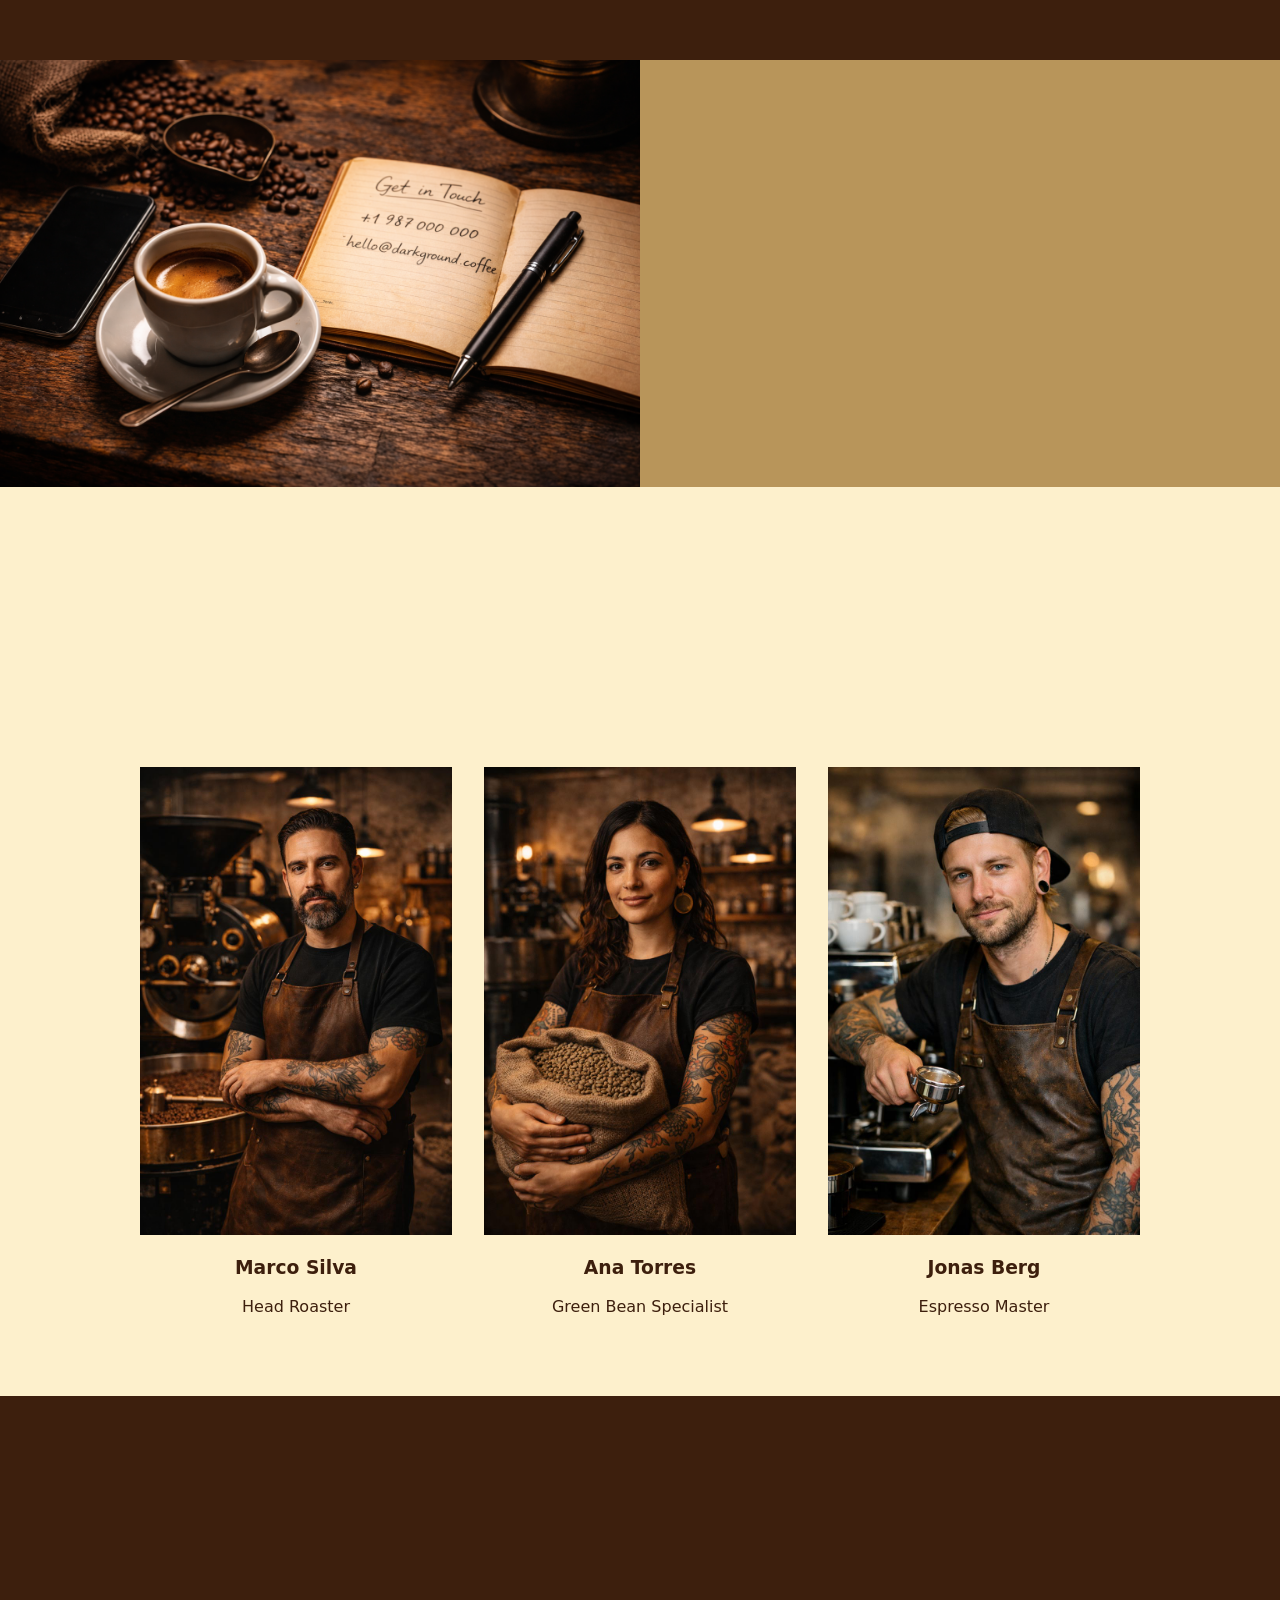
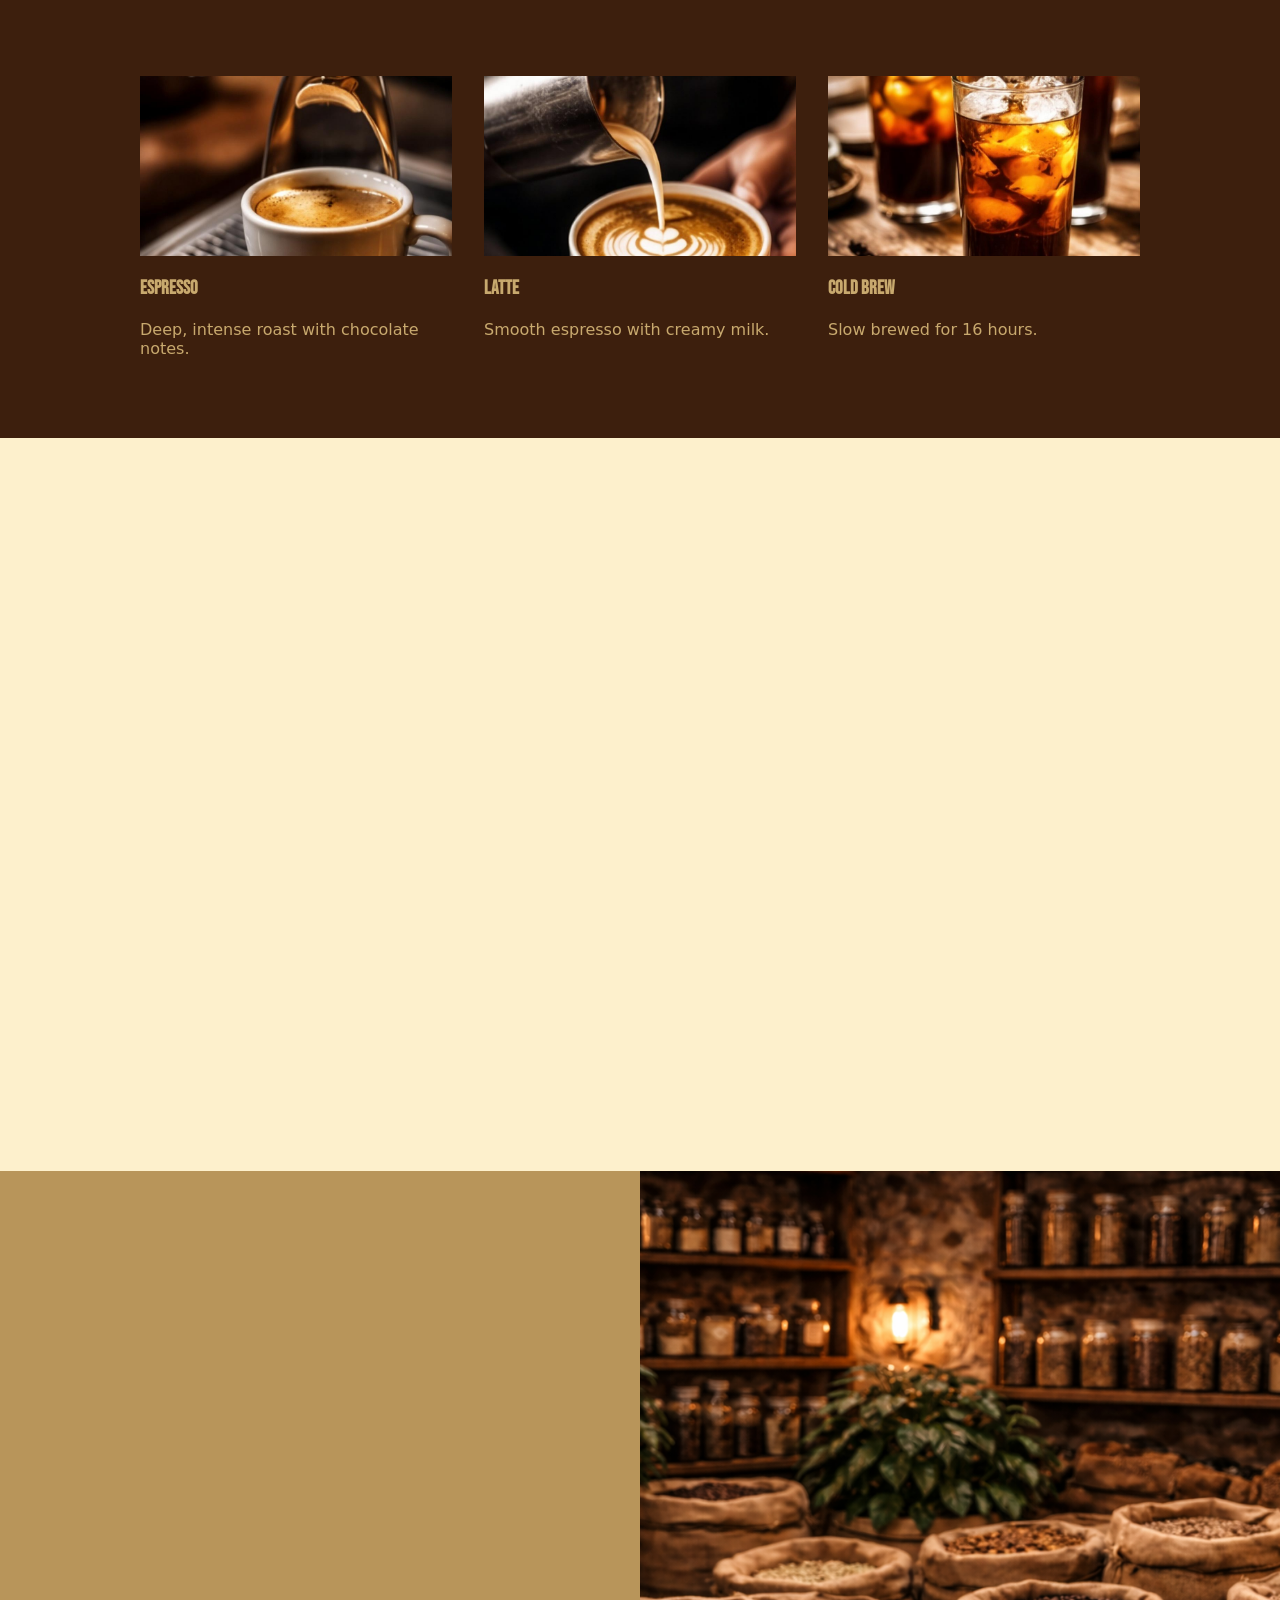
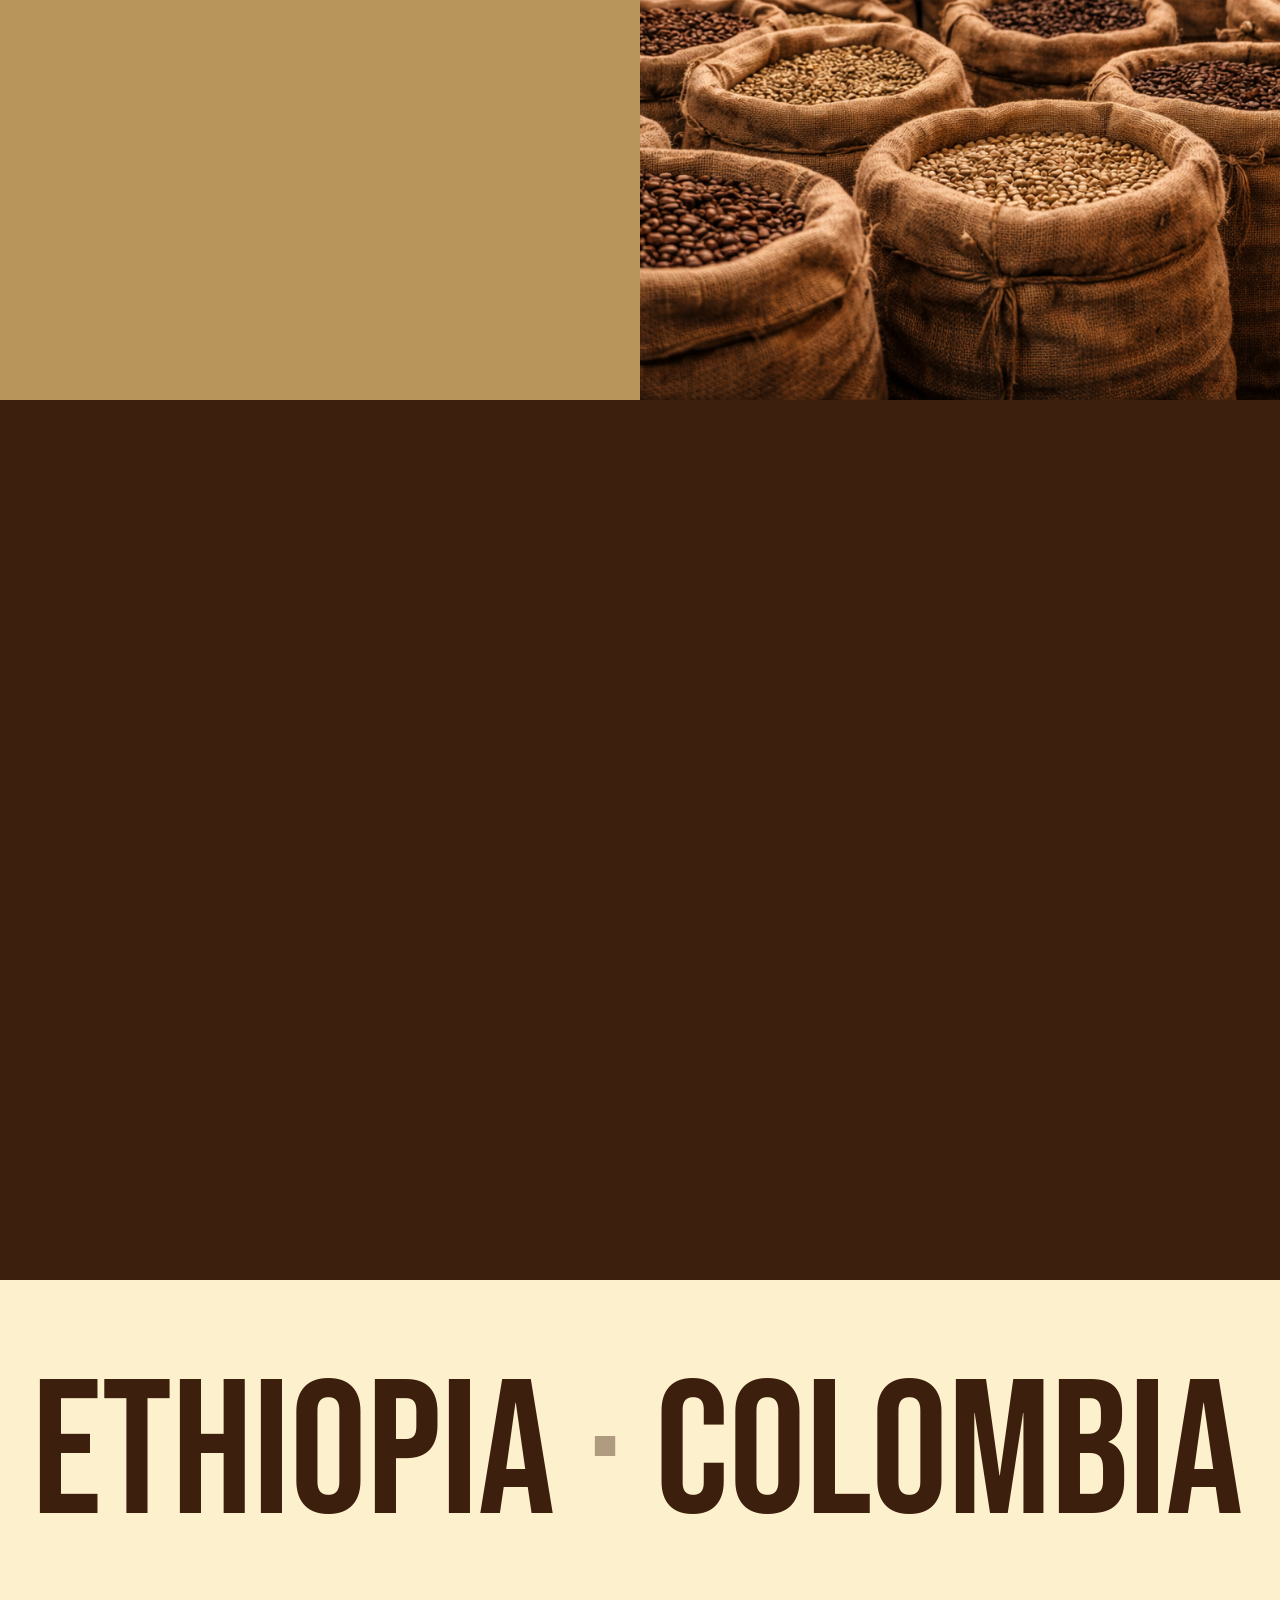
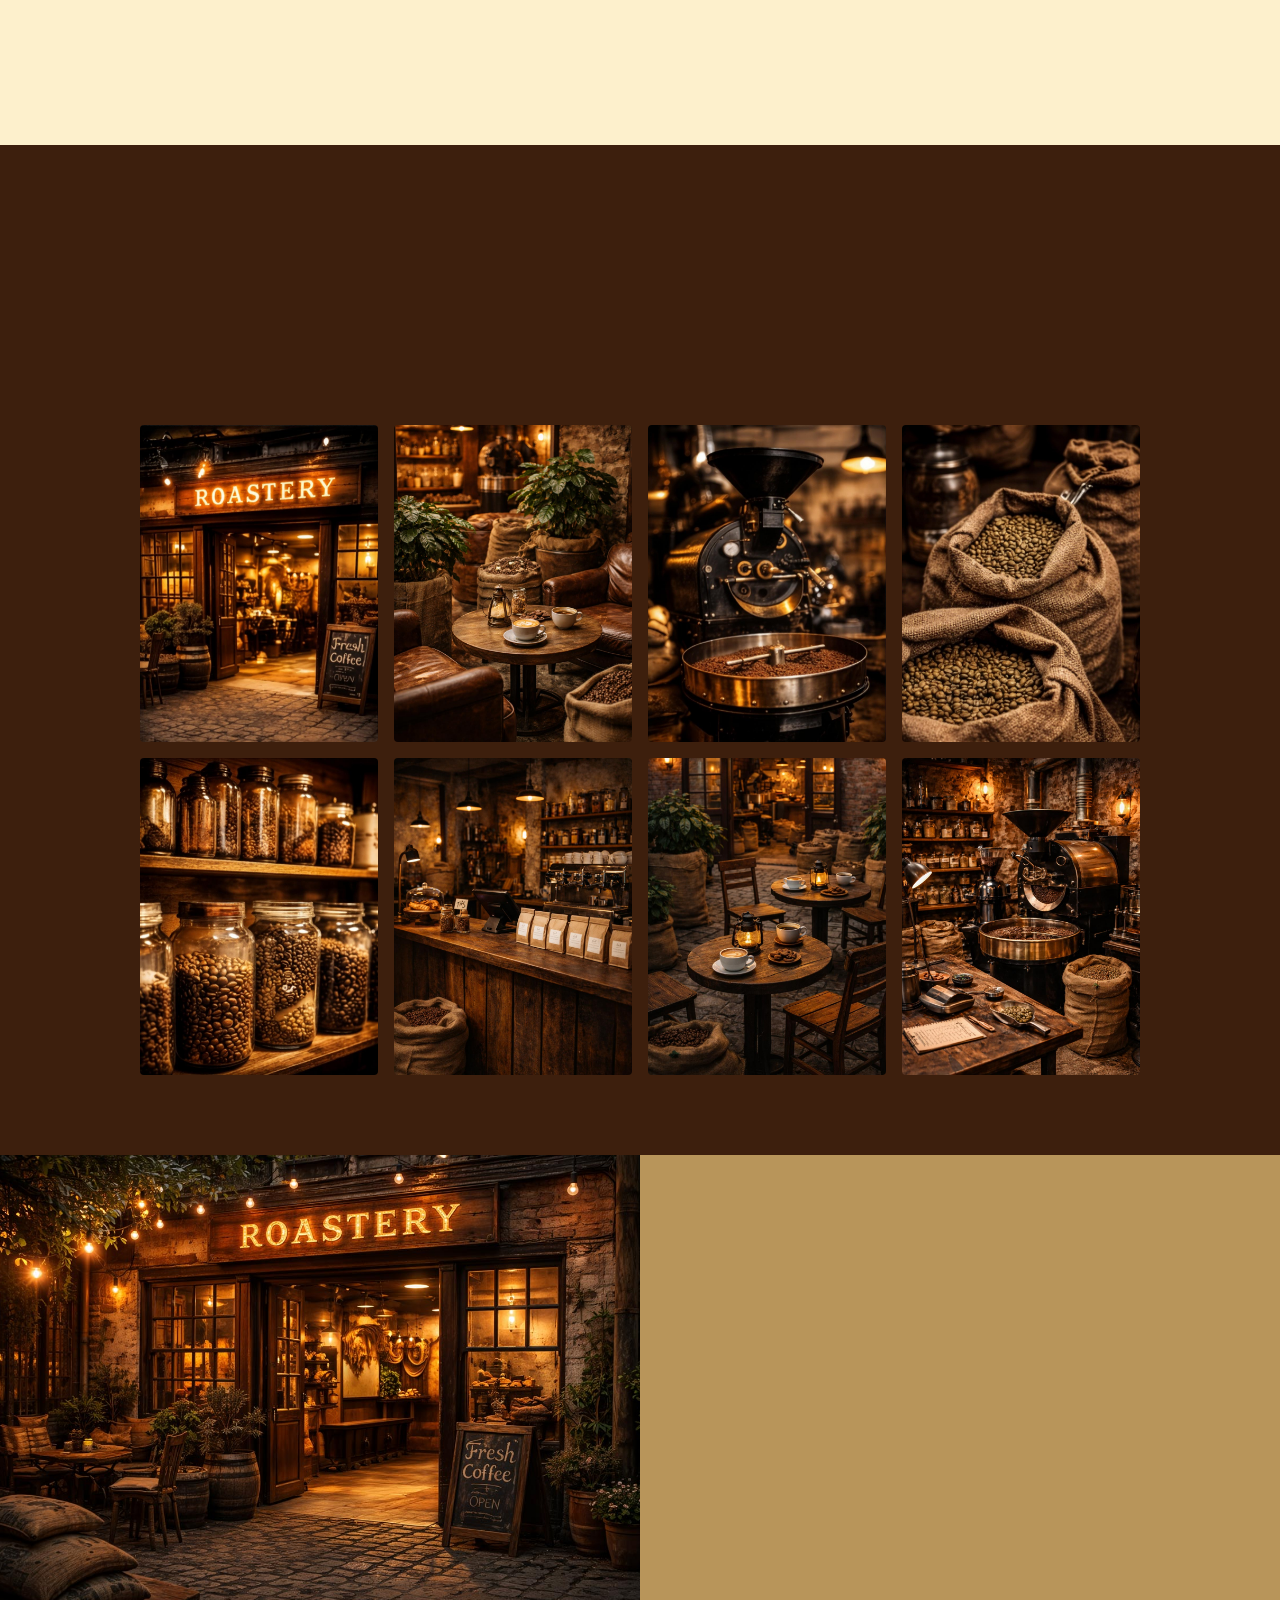
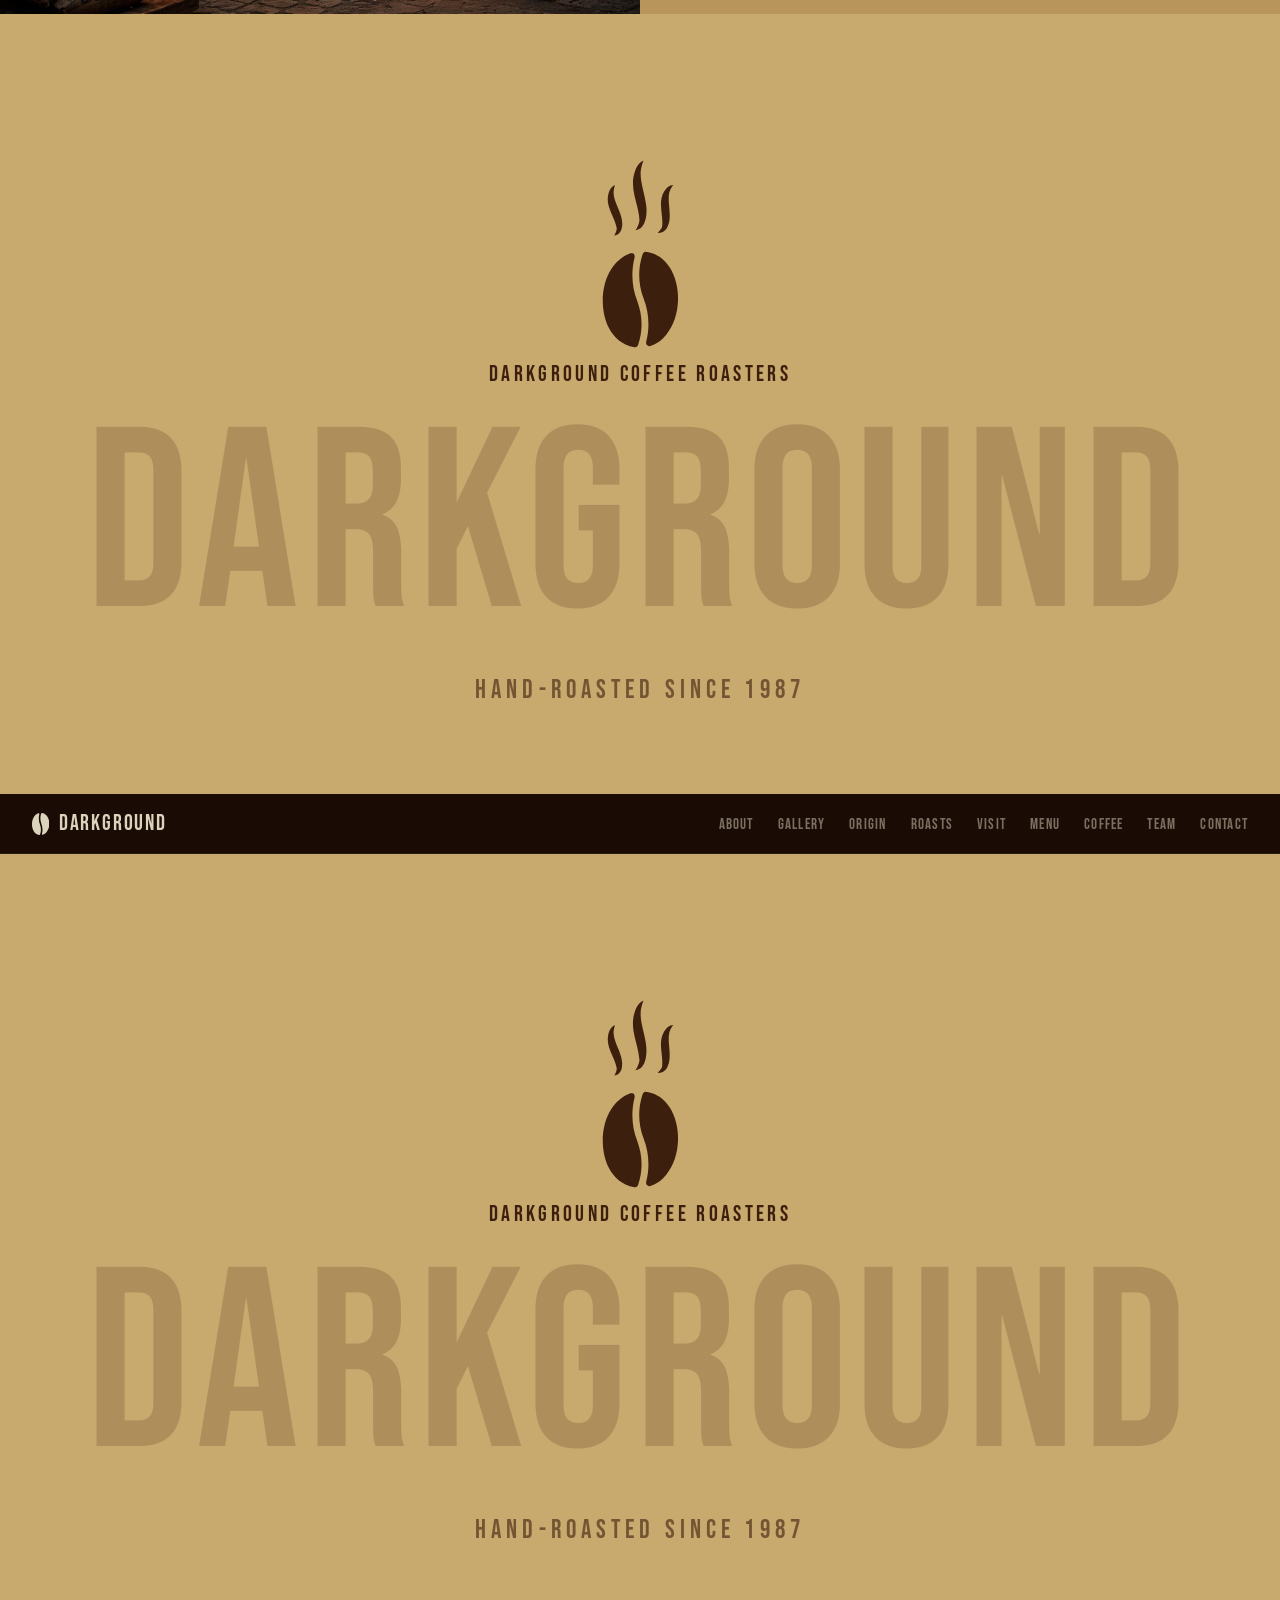
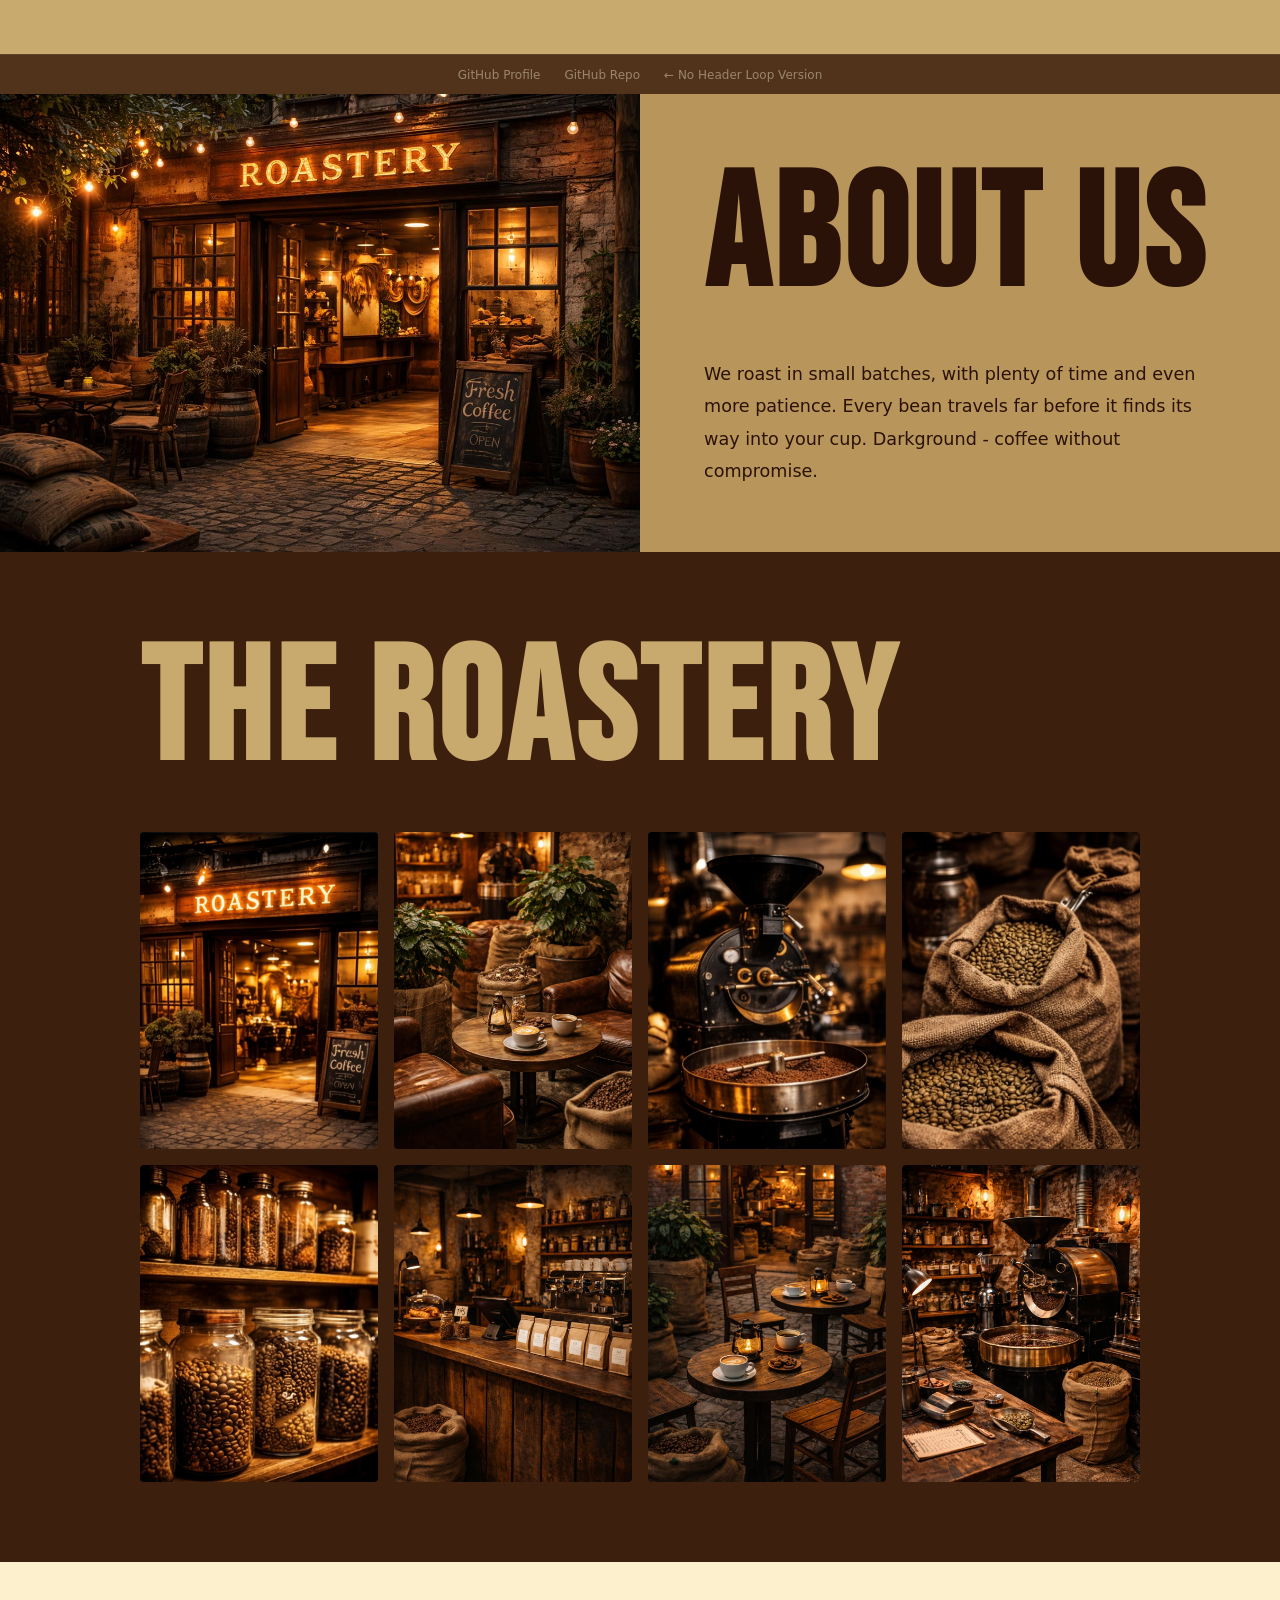
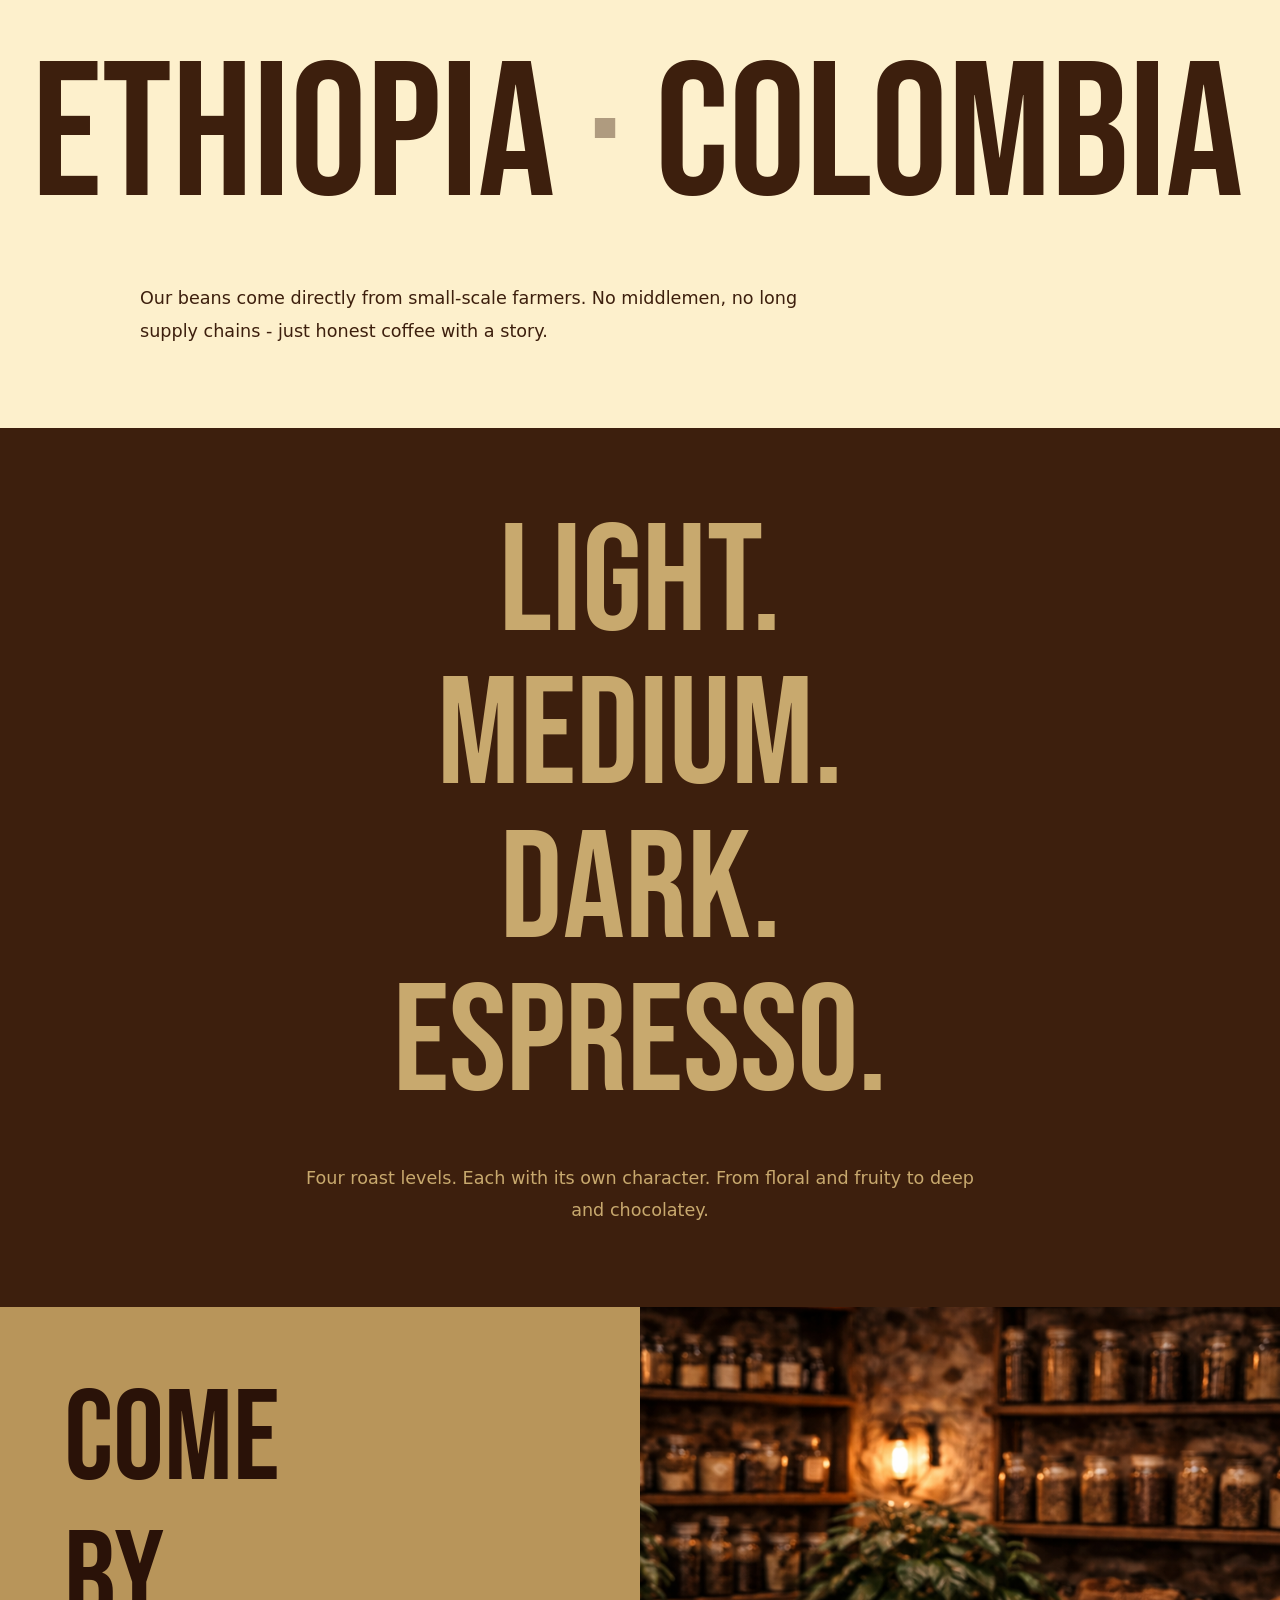
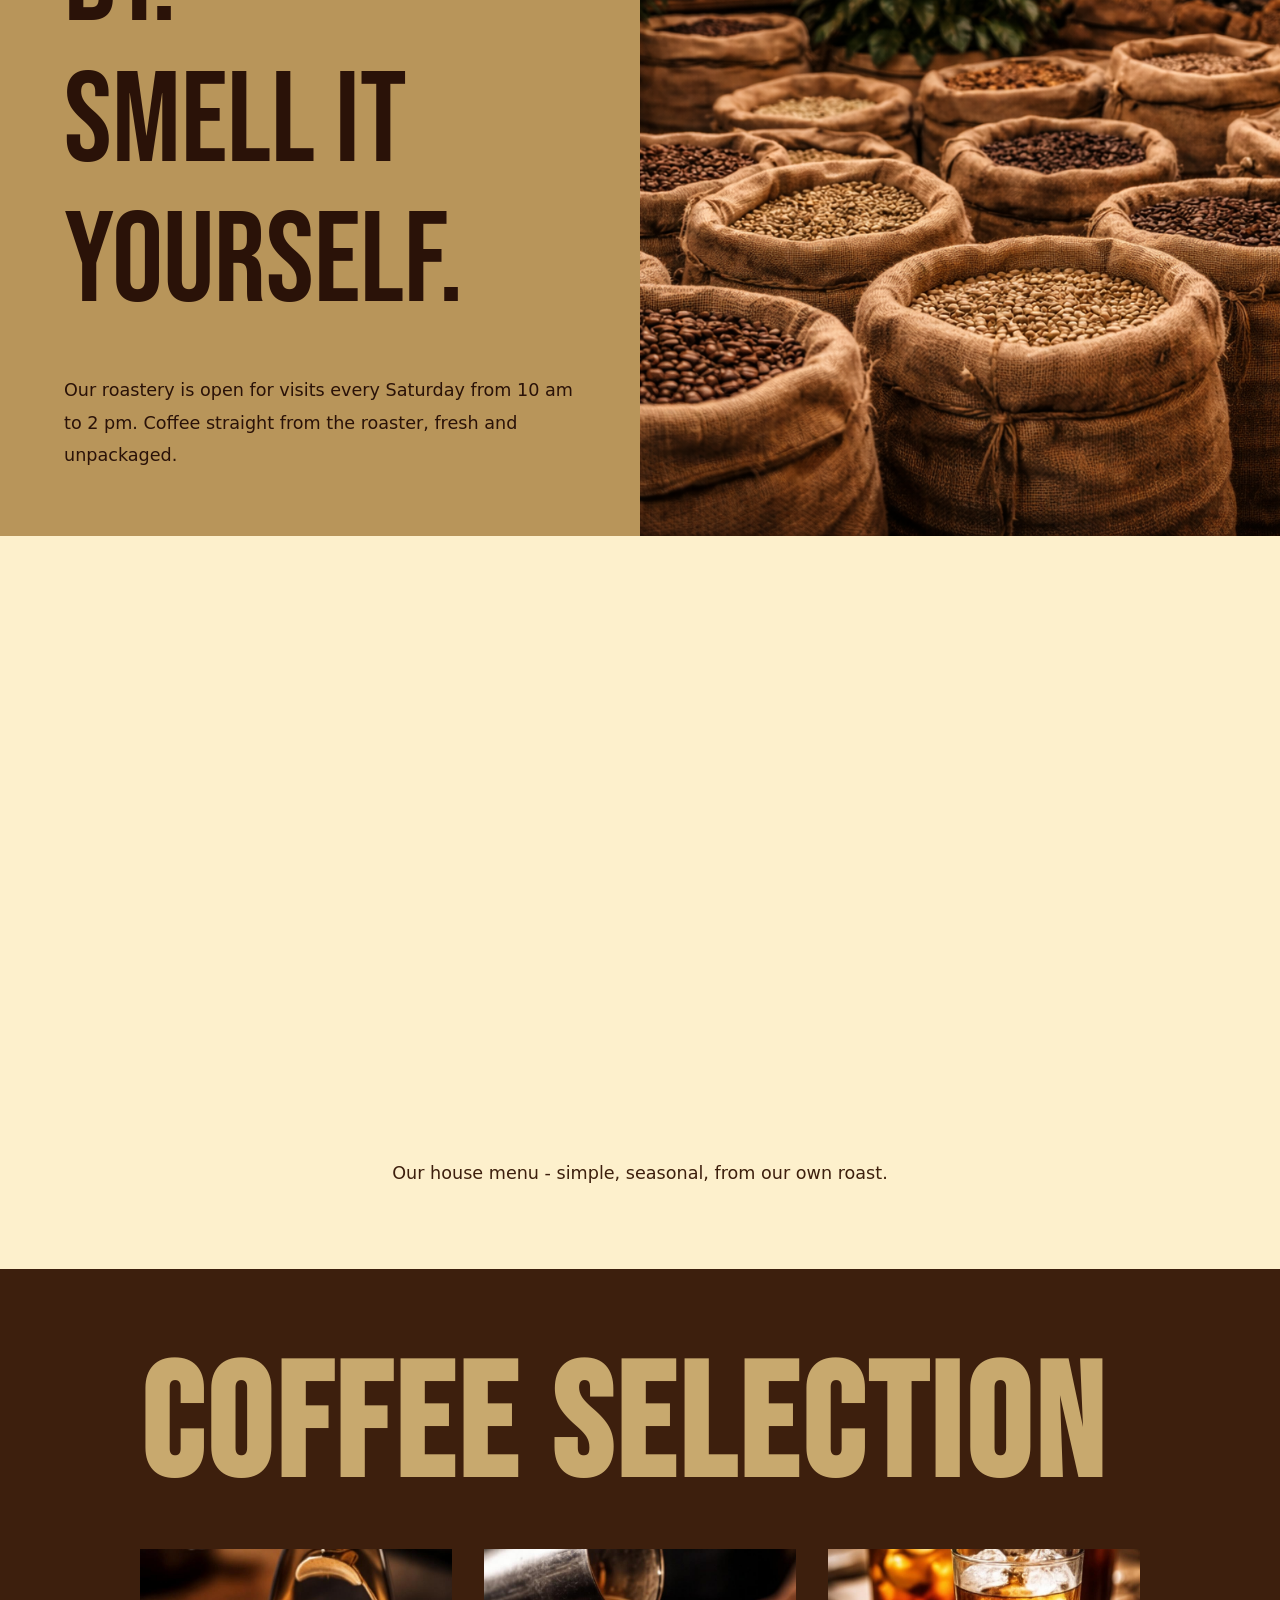
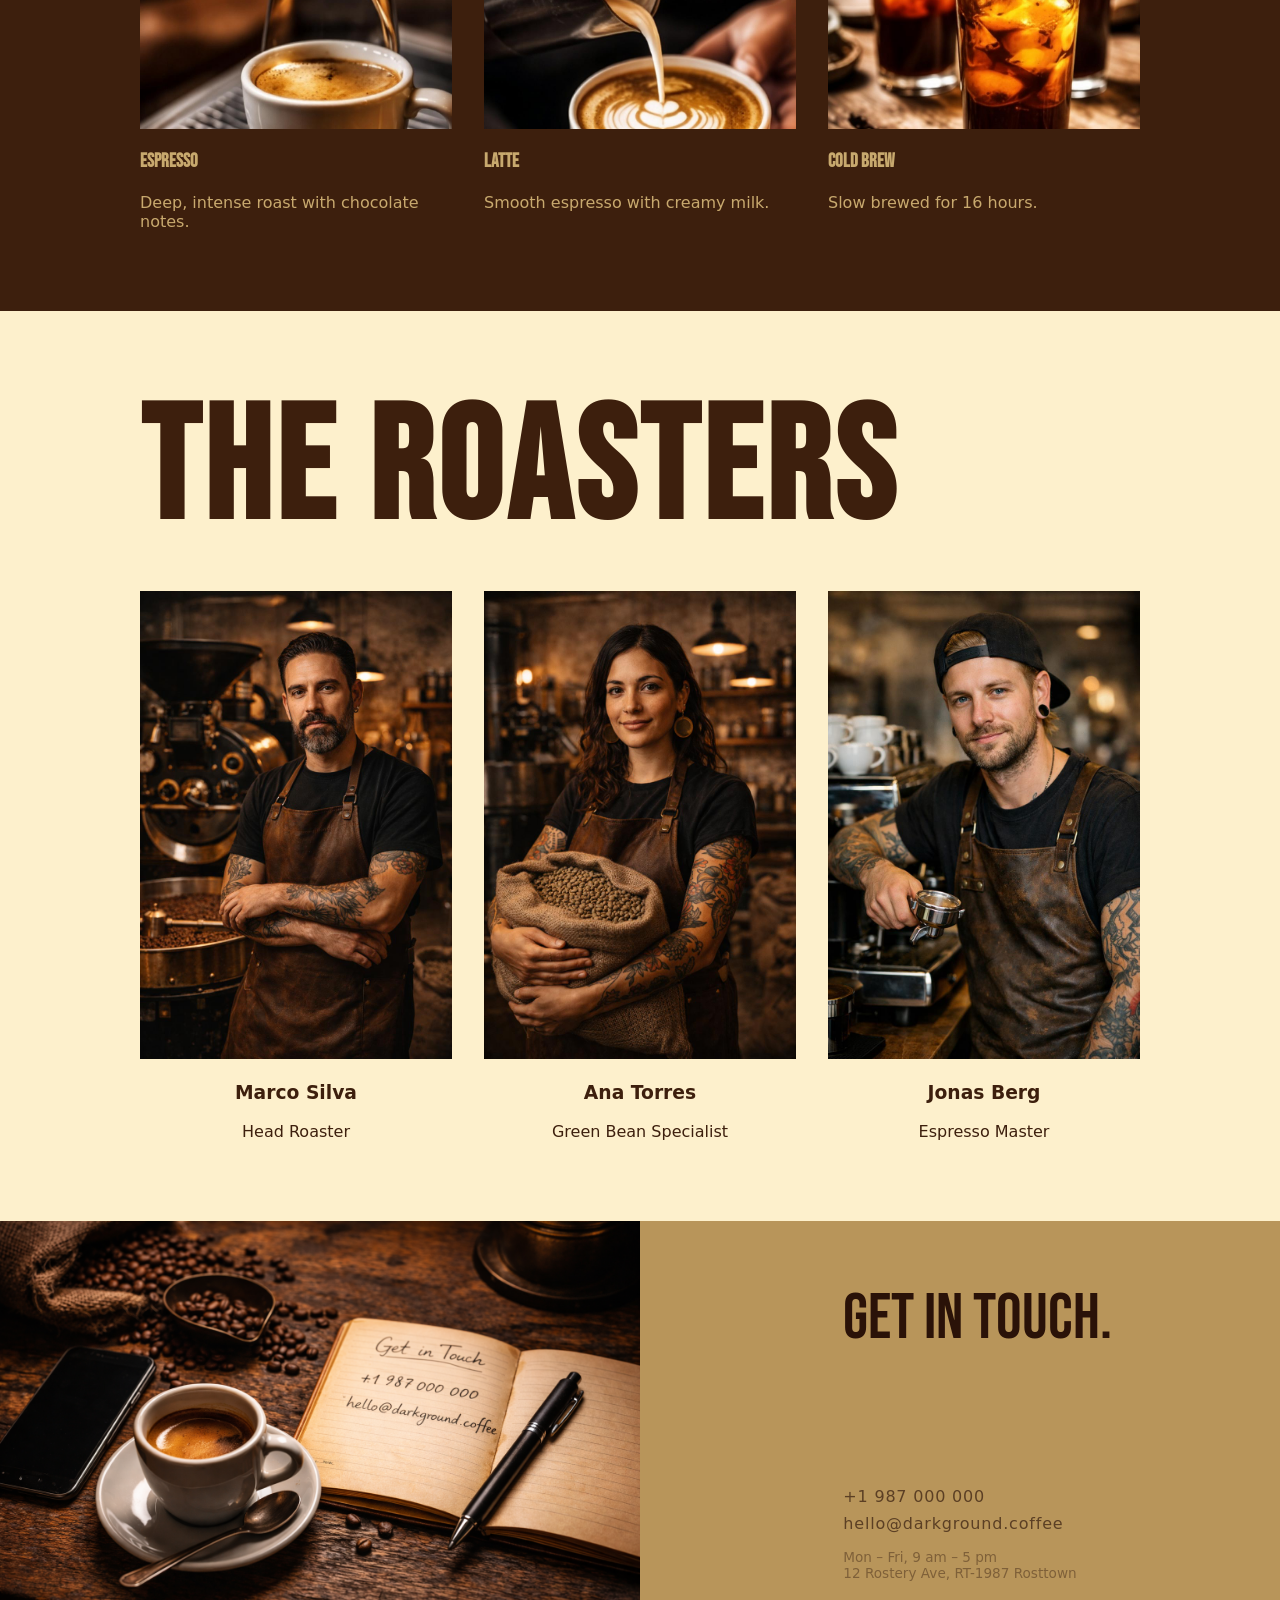
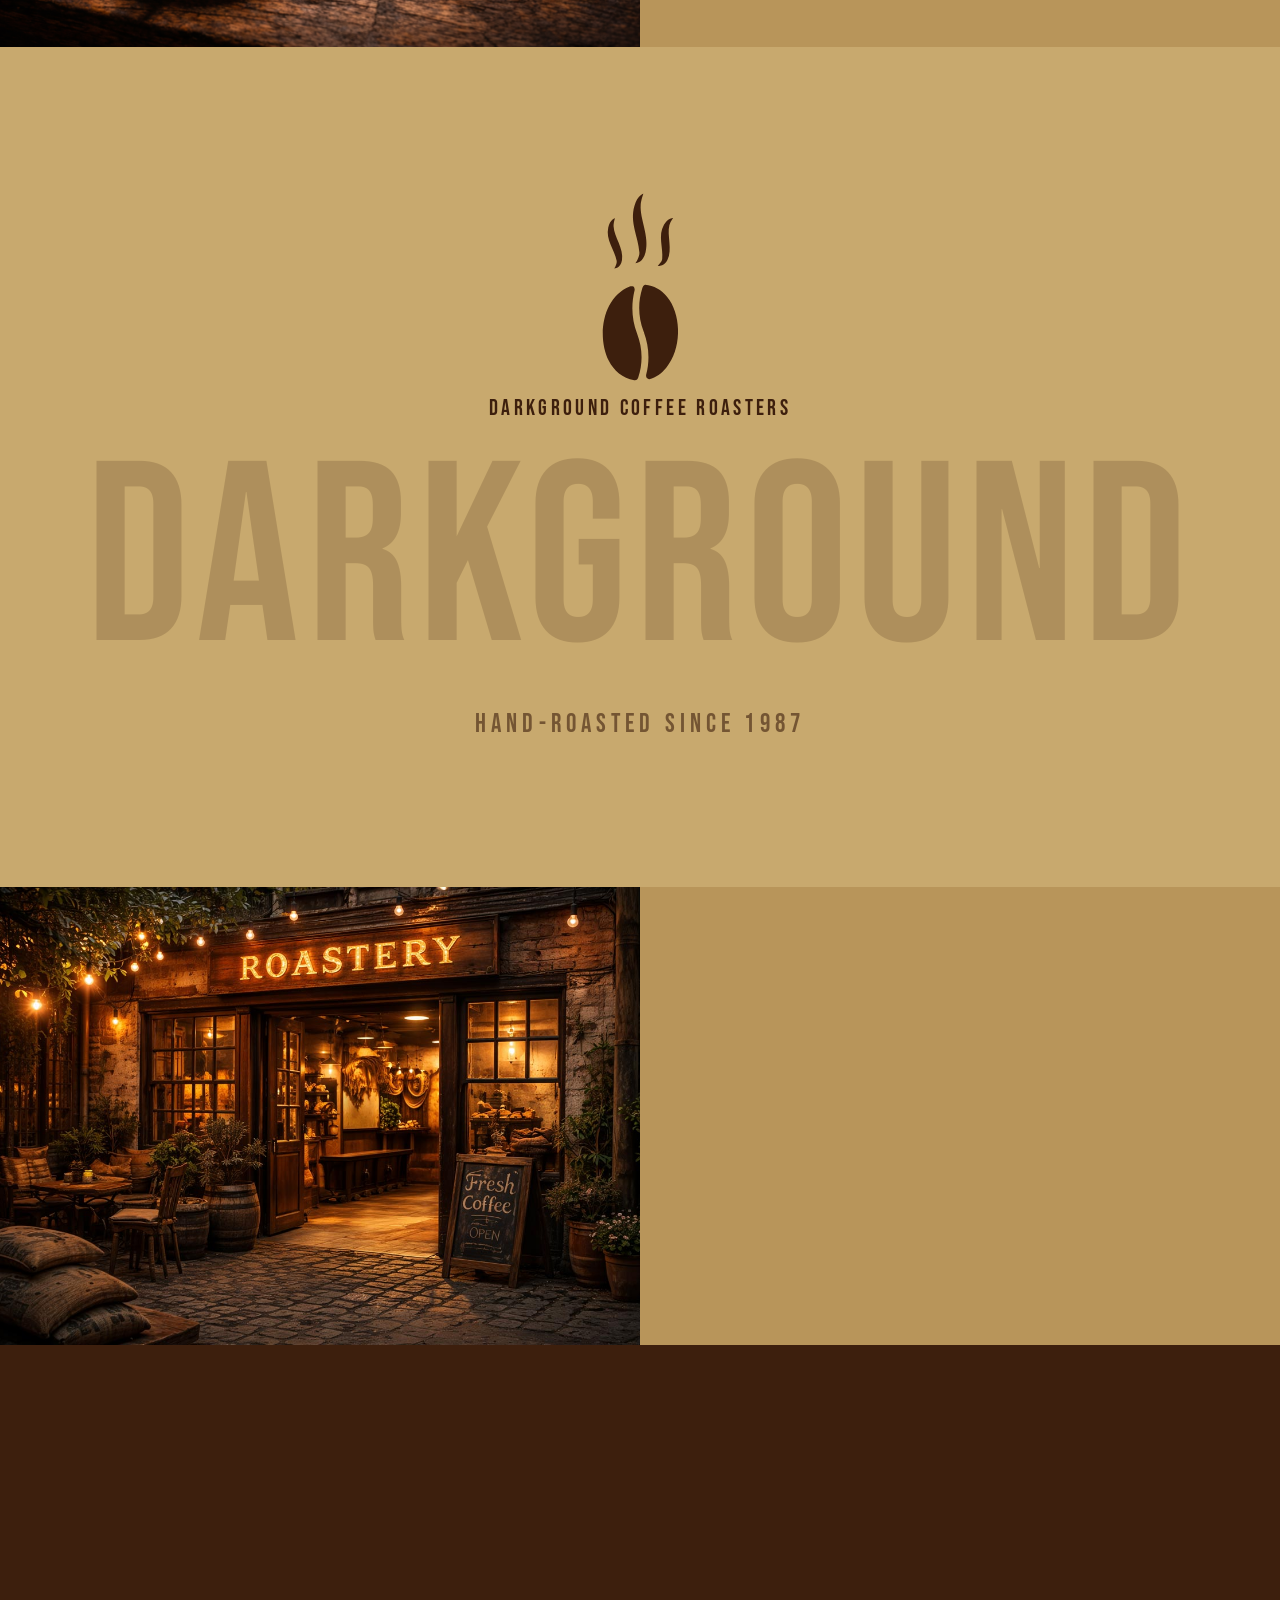
==== header-loop.html @ 35741954 "feat: add header-loop version (sticky header + endless loop) - header-loop.html — same content, no i" ====
<!DOCTYPE html>
<html lang="en">

    <head>
        <meta charset="UTF-8">
        <meta name="viewport" content="width=device-width, initial-scale=1.0">
        <title>Darkground Coffee | Header Loop Version | DevPanicZone</title>
        <link rel="icon" href="img/favicon.svg" type="image/svg+xml">
        <link rel="icon" href="img/favicon.png" type="image/png">
        <meta name="description" content="Darkground Coffee Roasters | Header + Endless Loop Version">
        <meta name="author" content="Bianca | DontDevPanic">
        <meta name="robots" content="index, follow">
        <!-- <link rel="stylesheet" href="css/style.css"> -->
        <link rel="stylesheet" href="css/header-loop.css">
    </head>

    <body>

        <!-- HEADER -->
        <header class="site-header" role="banner">
            <a href="#hero" class="header-brand">
                <svg class="header-logo" xmlns="http://www.w3.org/2000/svg" viewBox="0 0 17.83 22.64" aria-hidden="true"
                    focusable="false">
                    <path
                        d="M15.04,19.62c-1.1,1.32-2.39,2.32-4.01,2.72-.17.04-.53-.16-.63-.3-.12-.18-.17-.53-.1-.79.9-3.46.64-6.92-.64-10.24s-1.35-6.83-.3-10.18c.08-.25.37-.85.68-.83,2.08.14,3.85,1.24,5.18,2.83,3.57,4.27,3.47,12.44-.18,16.8Z"
                        fill="currentColor" />
                    <path
                        d="M7.45,22.63c-2.73-.46-4.84-2.26-6.05-4.67C-1.38,12.4-.16,2.95,6.39.37c.23-.09.69-.07.87.03.21.11.36.61.28.91-.85,3.41-.69,6.89.58,10.21,1.3,3.4,1.44,6.99.28,10.46-.12.37-.41.74-.96.65Z"
                        fill="currentColor" />
                </svg>
                <span>Darkground</span>
            </a>

            <button class="nav-toggle" aria-expanded="false" aria-controls="header-nav" aria-label="Open navigation">
                <span></span>
                <span></span>
                <span></span>
            </button>

            <nav id="header-nav" class="header-nav" aria-label="Main navigation">
                <a href="#about">About</a>
                <a href="#gallery">Gallery</a>
                <a href="#origin">Origin</a>
                <a href="#roasts">Roasts</a>
                <a href="#visit">Visit</a>
                <a href="#menu">Menu</a>
                <a href="#coffee">Coffee</a>
                <a href="#team">Team</a>
                <a href="#contact">Contact</a>
            </nav>
        </header>

        <!-- MAIN CONTENT -->
        <main id="main-content">

            <!-- HERO - endless loop anchor -->
            <section id="hero" class="hero">
                <div class="hero-center">
                    <svg class="hero-svg" id="Layer_1" data-name="Layer 1" xmlns="http://www.w3.org/2000/svg"
                        viewBox="0 0 100 245">
                        <defs>
                            <style>
                                .cls-2 {
                                    fill: currentColor;
                                }

                                .steam-path {
                                    fill: currentColor;
                                    transform-origin: center bottom;
                                }

                                .steam-path:nth-child(1) {
                                    animation: steamFloat 2.8s ease-in-out infinite;
                                    animation-delay: 0s;
                                }

                                .steam-path:nth-child(2) {
                                    animation: steamFloat 2.8s ease-in-out infinite;
                                    animation-delay: 0.6s;
                                }

                                .steam-path:nth-child(3) {
                                    animation: steamFloat 2.8s ease-in-out infinite;
                                    animation-delay: 1.2s;
                                }

                                @keyframes steamFloat {
                                    0% {
                                        opacity: 0;
                                        transform: translateY(0) scaleX(1);
                                    }

                                    20% {
                                        opacity: 1;
                                    }

                                    80% {
                                        opacity: 0.4;
                                    }

                                    100% {
                                        opacity: 0;
                                        transform: translateY(-18px) scaleX(0.7);
                                    }
                                }

                                @media (prefers-reduced-motion: reduce) {
                                    .steam-path {
                                        animation: none;
                                        opacity: 0.7;
                                    }
                                }
                            </style>
                        </defs>
                        <!-- Bean -->
                        <g>
                            <path class="cls-2"
                                d="M83.65,227.41c-6.07,7.24-13.14,12.74-22.05,14.97-.91.23-2.94-.9-3.47-1.67-.68-.98-.94-2.9-.56-4.36,4.93-18.99,3.49-38-3.5-56.25-6.99-18.25-7.41-37.56-1.63-55.92.44-1.39,2.06-4.7,3.74-4.58,11.45.76,21.17,6.82,28.45,15.52,19.6,23.47,19.07,68.38-.97,92.31Z" />
                            <path class="cls-2"
                                d="M41.94,243.92c-15.02-2.52-26.6-12.4-33.25-25.68C-6.61,187.72.12,135.78,36.12,121.63c1.24-.49,3.77-.37,4.77.16,1.14.61,1.97,3.38,1.56,5.01-4.68,18.75-3.77,37.86,3.19,56.09,7.15,18.7,7.94,38.41,1.55,57.49-.69,2.05-2.23,4.05-5.25,3.54Z" />
                        </g>
                        <!-- Steam -->
                        <g class="steam-group">
                            <path class="steam-path"
                                d="M16,98.32s3.88-6.19,3.09-10.22c-2.83-14.45-14.58-27.31-10.94-43.26,2.4-10.49,8.7-11.96,8.7-11.96,0,0-1.93,6.16-1.74,10.64.57,13.43,13.62,28.73,10.89,44.06-1.93,10.82-10,10.74-10,10.74Z" />
                            <path class="steam-path"
                                d="M72.42,94.69s5.53-4.77,5.97-8.86c1.56-14.64-5.88-30.39,2.31-44.57,5.38-9.31,11.84-8.86,11.84-8.86,0,0-3.67,5.32-4.8,9.66-3.41,13,4.55,31.46-2.59,45.31-5.03,9.77-12.72,7.32-12.72,7.32Z" />
                            <path class="steam-path"
                                d="M43.74,91.32s5.32-8.24,4.98-13.87c-1.22-20.19-12.92-38.88-6.5-60.62C46.43,2.53,53.87,1,53.87,1c0,0-3.08,8.35-3.49,14.56-1.22,18.59,11.62,40.76,6.34,61.72-3.72,14.79-12.98,14.04-12.98,14.04Z" />
                        </g>
                    </svg>
                    <h1 class="hero-title">Darkground Coffee Roasters</h1>
                    <span class="hero-brand" aria-hidden="true">Darkground</span>
                    <p class="hero-tagline">Hand-roasted since 1987</p>
                </div>
            </section>

            <!-- SECTION ABOUT -->
            <section id="about" class="section-full section--dark">
                <div class="split-layout">
                    <div class="split-media">
                        <img src="img/roastery-outside-generated.jpg" alt="Entrance of Darkground Coffee Roasters">
                    </div>
                    <div class="section-inner">
                        <h2 class="reveal">About Us</h2>
                        <p class="reveal body-text">
                            We roast in small batches, with plenty of time and even more patience.
                            Every bean travels far before it finds its way into your cup.
                            Darkground - coffee without compromise.
                        </p>
                    </div>
                </div>
            </section>

            <!-- SECTION GALLERY -->
            <section id="gallery" class="section section--mid">
                <div class="section-inner">
                    <h2 class="reveal">The Roastery</h2>
                    <div class="gallery-grid">
                        <img src="img/roastery-1.jpg" alt="">
                        <img src="img/roastery-2.jpg" alt="">
                        <img src="img/roastery-3.jpg" alt="">
                        <img src="img/roastery-4.jpg" alt="">
                        <img src="img/roastery-5.jpg" alt="">
                        <img src="img/roastery-6.jpg" alt="">
                        <img src="img/roastery-7.jpg" alt="">
                        <img src="img/roastery-8.jpg" alt="">
                    </div>
                </div>
            </section>

            <!-- SECTION ORIGIN -->
            <section id="origin" class="section section--accent">
                <div class="ticker-wrap" aria-hidden="true">
                    <div class="ticker">
                        <div class="ticker-group">
                            <span class="ticker-item">Ethiopia</span>
                            <span class="ticker-item sep">·</span>
                            <span class="ticker-item">Colombia</span>
                            <span class="ticker-item sep">·</span>
                            <span class="ticker-item">Sumatra</span>
                            <span class="ticker-item sep">·</span>
                            <span class="ticker-item">Guatemala</span>
                            <span class="ticker-item sep">·</span>
                        </div>
                        <div class="ticker-group" aria-hidden="true">
                            <span class="ticker-item">Ethiopia</span>
                            <span class="ticker-item sep">·</span>
                            <span class="ticker-item">Colombia</span>
                            <span class="ticker-item sep">·</span>
                            <span class="ticker-item">Sumatra</span>
                            <span class="ticker-item sep">·</span>
                            <span class="ticker-item">Guatemala</span>
                            <span class="ticker-item sep">·</span>
                        </div>
                    </div>
                </div>
                <p class="visually-hidden">Ethiopia, Colombia, Sumatra, Guatemala</p>
                <div class="section-inner section-inner--pad-top">
                    <p class="reveal body-text">
                        Our beans come directly from small-scale farmers. No middlemen,
                        no long supply chains - just honest coffee with a story.
                    </p>
                </div>
            </section>

            <!-- SECTION ROASTS -->
            <section id="roasts" class="section section--mid">
                <div class="section-inner">
                    <div class="stagger-sequence" aria-hidden="true">
                        <span class="stagger-item">Light.</span>
                        <span class="stagger-item">Medium.</span>
                        <span class="stagger-item">Dark.</span>
                        <span class="stagger-item">Espresso.</span>
                    </div>
                    <p class="visually-hidden">Light, Medium, Dark, Espresso</p>
                    <p class="reveal body-text body-text--center">
                        Four roast levels. Each with its own character.
                        From floral and fruity to deep and chocolatey.
                    </p>
                </div>
            </section>

            <!-- SECTION VISIT -->
            <section id="visit" class="section-full section--dark section--overflow-hidden">
                <div class="split-layout split-layout--reverse">
                    <div class="section-inner">
                        <div class="slide-in-wrap" aria-hidden="true">
                            <span class="slide-in-left">Come</span>
                            <span class="slide-in-right">by.</span>
                            <span class="slide-in-left">Smell it</span>
                            <span class="slide-in-right">yourself.</span>
                        </div>
                        <p class="visually-hidden">Come by. Smell it yourself.</p>
                        <p class="reveal body-text">
                            Our roastery is open for visits every Saturday from 10 am to 2 pm.
                            Coffee straight from the roaster, fresh and unpackaged.
                        </p>
                    </div>
                    <div class="split-media">
                        <img src="img/coffee-beans-landscape.png" alt="Outside view of the Darkground roastery">
                    </div>
                </div>
            </section>

            <!-- SECTION MENU -->
            <section id="menu" class="section section--accent">
                <div class="section-inner">
                    <div class="typewriter-wrap" aria-hidden="true">
                        <span class="typewriter tw-1">Espresso</span>
                        <span class="typewriter tw-2">Filter Coffee</span>
                        <span class="typewriter tw-3">Cold Brew</span>
                    </div>
                    <p class="visually-hidden">Espresso, Filter Coffee, Cold Brew</p>
                    <p class="reveal body-text body-text--center">
                        Our house menu - simple, seasonal, from our own roast.
                    </p>
                </div>
            </section>

            <!-- SECTION COFFEE SELECTION -->
            <section id="coffee" class="section section--mid">
                <div class="section-inner">
                    <h2 class="reveal">Coffee Selection</h2>
                    <div class="coffee-grid">
                        <article class="coffee-card">
                            <img src="img/espresso.jpg" alt="">
                            <h3>Espresso</h3>
                            <p>Deep, intense roast with chocolate notes.</p>
                        </article>
                        <article class="coffee-card">
                            <img src="img/latte.jpg" alt="">
                            <h3>Latte</h3>
                            <p>Smooth espresso with creamy milk.</p>
                        </article>
                        <article class="coffee-card">
                            <img src="img/coldbrew.jpg" alt="">
                            <h3>Cold Brew</h3>
                            <p>Slow brewed for 16 hours.</p>
                        </article>
                    </div>
                </div>
            </section>

            <!-- SECTION TEAM -->
            <section id="team" class="section section--accent">
                <div class="section-inner">
                    <h2 class="reveal">The Roasters</h2>
                    <div class="team-grid">
                        <div class="team-member">
                            <img src="img/roaster1.jpg" alt="">
                            <h3>Marco Silva</h3>
                            <p>Head Roaster</p>
                        </div>
                        <div class="team-member">
                            <img src="img/roaster2.jpg" alt="">
                            <h3>Ana Torres</h3>
                            <p>Green Bean Specialist</p>
                        </div>
                        <div class="team-member">
                            <img src="img/roaster3.jpg" alt="">
                            <h3>Jonas Berg</h3>
                            <p>Espresso Master</p>
                        </div>
                    </div>
                </div>
            </section>

            <!-- SECTION CONTACT -->
            <section id="contact" class="section-full section--dark">
                <div class="split-layout">
                    <div class="split-media">
                        <img src="img/darkground-contact-generated.png" alt="Outside view of the Darkground roastery">
                    </div>
                    <div class="section-inner">
                        <h2 class="visually-hidden">Contact</h2>
                        <div class="reveal-sequence--contact" aria-hidden="true">
                            <span class="reveal-fade">Get</span>
                            <span class="reveal-fade">in</span>
                            <span class="reveal-fade">Touch.</span>
                            <span class="reveal-fade-full">Get in Touch.</span>
                        </div>
                        <p class="visually-hidden">Get in Touch.</p>
                        <div class="contact-info reveal">
                            <a href="tel:+1987000000">+1 987 000 000</a>
                            <a href="mailto:hello@darkground.coffee">hello@darkground.coffee</a>
                            <p style="opacity:0.4; font-size:0.85rem; margin-top:0.5rem;">
                                Mon – Fri, 9 am – 5 pm<br>
                                12 Rostery Ave, RT-1987 Rosttown
                            </p>
                        </div>
                    </div>
                </div>
            </section>

        </main>

        <!-- FOOTER -->
        <footer class="footer">
            <nav class="footer-nav" aria-label="Footer navigation">
                <a href="https://github.com/dontdevpanic" target="_blank" rel="noopener">GitHub Profile</a>
                <a href="https://github.com/dontdevpanic/darkground-coffee" target="_blank" rel="noopener">GitHub
                    Repo</a>
                <a href="index.html" rel="noopener">← No Header Loop Version</a>
            </nav>
        </footer>

        <script src="js/header-loop.js"></script>

    </body>

</html>
---- css/style.css ----
/* ==== FONTS ==== */

@font-face {
    font-family: 'Bebas';
    src: url('../fonts/bebas-neue-regular.woff2') format('woff2'),
        url('../fonts/bebas-neue-regular.woff') format('woff');
    font-weight: 400;
    font-style: normal;
    font-display: swap;
}

/* ==== CUSTOM PROPERTIES ==== */

:root {
    --display-font: 'Bebas', 'Arial Narrow', Arial, sans-serif;
    --body-font: system-ui, -apple-system, sans-serif;

    /* Rostery color palette */
    --creme: #f2e9d0;
    --karamell: #c8a96e;
    --espresso: #3d1f0d;
    --chocolate: #2a1208;
    --mokka: #1a0c05;

    --light: var(--creme);
    --dark: var(--espresso);
    --muted: var(--karamell);

    --opacity-muted: 0.6;

    /* Hero-colors — Loops are changed via JS */
    --hero-bg: var(--espresso);
    --hero-color: var(--creme);
}

/* ==== RESET / BASE ==== */

*,
*::before,
*::after {
    box-sizing: border-box;
}

html {
    font-size: 100%;
    scroll-behavior: smooth;
}

body {
    margin: 0;
    font-family: var(--body-font);
    background: var(--espresso);
    color: var(--creme);
    padding-bottom: 40px;
    /* Place for fixed footer */
}

/* No scrolling at Intro Section */
body.intro-active {
    overflow: hidden;
}

h1,
h2 {
    font-family: var(--display-font);
    letter-spacing: 0.03em;
    /* text-transform: uppercase; */
    margin: 0;
}

h1 {
    font-size: clamp(4rem, 24vw, 24rem);
    line-height: 1;
}

h2 {
    font-size: clamp(3rem, 14vw, 10rem);
    line-height: 1;
}

p {
    margin: 0;
}

/* ==== UTILITIES ==== */

.visually-hidden {
    position: absolute;
    width: 1px;
    height: 1px;
    overflow: hidden;
    clip: rect(0, 0, 0, 0);
    white-space: nowrap;
}

/* ==== INTRO ==== */

#intro {
    position: fixed;
    inset: 0;
    background: var(--chocolate);
    display: flex;
    align-items: center;
    justify-content: center;
    z-index: 9999;
    /* JS adds .intro--exit */
}

#intro.intro--exit {
    animation: introSlideUp 0.7s cubic-bezier(0.76, 0, 0.24, 1) forwards;
}

@keyframes introSlideUp {
    from {
        transform: translateY(0);
        opacity: 1;
    }

    to {
        transform: translateY(-100%);
        opacity: 1;
    }
}

/* reveal-sequence */

.reveal-sequence {
    position: relative;
    height: 1em;
    font-family: var(--display-font);
    font-size: clamp(3rem, 18vw, 14rem);
    /* text-transform: uppercase; */
    line-height: 1;
    text-align: center;
}

.reveal-word {
    position: absolute;
    left: 50%;
    transform: translateX(-50%);
    opacity: 0;
    white-space: nowrap;
    animation: none;
}

/* Color for each word */
.reveal-word:nth-child(1) {
    color: var(--creme);
}

.reveal-word:nth-child(2) {
    color: var(--karamell);
}

.reveal-word:nth-child(3) {
    color: var(--creme);
}

.reveal-word:nth-child(4) {
    color: var(--karamell);
}

/* Intro plays on load */
.intro-sequence .reveal-word:nth-child(1) {
    animation: wordFlash 0.6s ease 0.1s forwards;
}

.intro-sequence .reveal-word:nth-child(2) {
    animation: wordFlash 0.6s ease 0.75s forwards;
}

.intro-sequence .reveal-word:nth-child(3) {
    animation: wordFlash 0.6s ease 1.4s forwards;
}

.intro-sequence .reveal-word:nth-child(4) {
    animation: wordFlash 0.6s ease 2.05s forwards;
}

@keyframes wordFlash {
    0% {
        opacity: 0;
    }

    20% {
        opacity: 1;
    }

    80% {
        opacity: 1;
    }

    100% {
        opacity: 0;
    }
}

/* ==== HERO ==== */
.hero {
    position: relative;
    height: 100vh;
    display: flex;
    align-items: center;
    justify-content: center;
    overflow: hidden;
    background: var(--hero-bg);
    color: var(--hero-color);
    transition: background 0.8s ease, color 0.8s ease;
}

.hero-title {
    font-family: var(--display-font);
    font-size: clamp(0.9rem, 2.5vw, 1.4rem);
    letter-spacing: 0.15em;
    /* text-transform: uppercase; */
    opacity: 1;
    font-weight: 400;
    margin: 0;
}

.hero-brand {
    font-family: var(--display-font);
    font-size: clamp(4rem, 20vw, 16rem);
    line-height: 1;
    /* text-transform: uppercase; */
    letter-spacing: 0.03em;
    margin-bottom: 0;
    padding-bottom: 0;
    user-select: none;
    white-space: nowrap;
    opacity: 0;
    transform: scale(0.92);
    animation: none;
}

/* While intro is active: fully hidden, no flash */
body.intro-active .hero-brand {
    opacity: 0;
    animation: none !important;
}

/* Observer seen + intro done: start animation */
.hero-brand.is-visible {
    animation: brandReveal 2.4s cubic-bezier(0.16, 1, 0.3, 1) 0.3s forwards;
}

@keyframes brandReveal {
    from {
        opacity: 0;
        transform: scale(0.92);
    }

    to {
        opacity: 0.4;
        transform: scale(1);
    }
}

.hero-center {
    position: relative;
    z-index: 2;
    display: flex;
    flex-direction: column;
    align-items: center;
    gap: 1rem;
}

.hero-svg {
    width: clamp(60px, 6vw, 80px);
    height: auto;
}

/* Steam */
.steam {
    animation: steamRise 2.2s ease-in-out infinite;
}

.steam--2 {
    animation-delay: 0.35s;
}

.steam--3 {
    animation-delay: 0.7s;
}

@keyframes steamRise {
    0% {
        opacity: 0;
        transform: translateY(0) scaleX(1);
    }

    30% {
        opacity: 0.8;
    }

    100% {
        opacity: 0;
        transform: translateY(-32px) scaleX(1.5);
    }
}

.hero-tagline {
    font-family: var(--display-font);
    font-size: clamp(0.9rem, 2.5vw, 1.6rem);
    letter-spacing: 0.2em;
    /* text-transform: uppercase; */
    opacity: 0.6;
}

/* ==== LAYOUT ==== */

.section {
    width: 100%;
    padding: 5rem 2rem;
    position: relative;
}

.section-full {
    width: 100%;
    position: relative;
}

.section--dark {
    background: var(--espresso);
    color: var(--creme);
}

.section--mid {
    background: #2a1208;
    color: var(--creme);
}

.section--accent {
    background: var(--karamell);
    color: var(--espresso);
}

.section--overflow-hidden {
    overflow: hidden;
}

.section-inner {
    max-width: 1000px;
    margin: 0 auto;
    display: flex;
    flex-direction: column;
    gap: 2.5rem;
}

.section-inner--pad-top {
    padding-top: 3rem;
}

/* ==== SPLIT LAYOUT ==== */

.split-layout {
    display: grid;
    grid-template-columns: 1fr 1fr;
    min-height: 100%;
}

.split-layout .section-inner {
    padding: 2rem;
    display: flex;
    flex-direction: column;
    justify-content: center;
    gap: 2.5rem;
}

.split-media {
    overflow: hidden;
}

.split-media img,
.split-media video,
.split-media svg {
    width: 100%;
    height: 100%;
    object-fit: cover;
    display: block;
}

/* Modifier left / right */
.split-layout--reverse .split-media {
    order: 1;
}

.split-layout--reverse .section-inner {
    order: 0;
}

@media (max-width: 768px) {
    .split-layout {
        grid-template-columns: 1fr;
    }

    .split-media {
        height: 40vh;
        order: 0 !important;
    }

    .split-layout .section-inner {
        order: 1 !important;
    }
}

/* IMG GRID */

.gallery-grid {
    display: grid;
    grid-template-columns: repeat(auto-fit, minmax(220px, 1fr));
    gap: 1rem;
}

.gallery-grid img {
    width: 100%;
    /* height: 240px; */
    object-fit: cover;
    border-radius: 4px;
}

/* Coffee Grid */

.coffee-grid {
    display: grid;
    grid-template-columns: repeat(auto-fit, minmax(240px, 1fr));
    gap: 2rem;
}

.coffee-card img {
    width: 100%;
    height: 180px;
    object-fit: cover;
}

.coffee-card h3 {
    font-family: var(--display-font);
    margin-top: 1rem;
}

/* Team Grid */

.team-grid {
    display: grid;
    grid-template-columns: repeat(auto-fit, minmax(200px, 1fr));
    gap: 2rem;
    text-align: center;
}

.team-member img {
    width: 100%;
    /* height: 260px; */
    object-fit: cover;
}

/* ==== BODY TEXT ==== */

.body-text {
    font-size: 1.1rem;
    line-height: 1.85;
    max-width: 60ch;
    opacity: 0.75;
}

.body-text--center {
    text-align: center;
    margin: 0 auto;
}

/* ==== REVEAL ON SCROLL ==== */

.reveal {
    opacity: 0;
    transform: translateY(36px);
    transition: opacity 0.7s ease, transform 0.7s ease;
}

.reveal.is-visible {
    opacity: 1;
    transform: translateY(0);
}

/* staggered siblings */
.reveal:nth-child(2) {
    transition-delay: 0.15s;
}

.reveal:nth-child(3) {
    transition-delay: 0.3s;
}

/* ==== INLINE NAV ==== */

.inline-nav {
    display: flex;
    flex-wrap: wrap;
    justify-content: center;
    gap: 1.5rem;
    padding: 1.5rem 2rem;
    background: #1a0c05;
    border-top: 1px solid rgba(242, 233, 208, 0.07);
    border-bottom: 1px solid rgba(242, 233, 208, 0.07);
}

.inline-nav a {
    font-family: var(--display-font);
    font-size: clamp(1.2rem, 2vw, 2rem);
    letter-spacing: 0.1em;
    /* text-transform: uppercase; */
    color: var(--creme);
    text-decoration: none;
    opacity: 0.4;
    transition: opacity 0.2s;
}

.inline-nav a:hover {
    opacity: 1;
}

.inline-nav svg {
    display: inline-flex;
    height: 32px;
}

.inline-nav--brand {
    justify-content: center;
    padding-left: 2rem;
}

.brand-link {
    display: flex;
    align-items: center;
    gap: 0.75rem;
}

.brand-logo {
    height: 28px;
    width: auto;
    flex-shrink: 0;
}

/* ==== TICKER ==== */

.ticker-wrap {
    overflow: hidden;
    width: 100%;
}

.ticker {
    display: flex;
    width: max-content;
    white-space: nowrap;
    animation: ticker 90s linear infinite;
}

.ticker-group {
    display: flex;
    flex-shrink: 0;
}

.ticker-item {
    font-family: var(--display-font);
    font-size: clamp(3rem, 16vw, 12rem);
    line-height: 1;
    /* text-transform: uppercase; */
    padding-right: 2rem;
    flex-shrink: 0;
}

.ticker-item.sep {
    opacity: 0.4;
}

@keyframes ticker {
    from {
        transform: translateX(0);
    }

    to {
        transform: translateX(-50%);
    }
}

/* ==== STAGGER WORDS ==== */

.stagger-sequence {
    text-align: center;
    font-family: var(--display-font);
    /* text-transform: uppercase; */
    line-height: 1;
}

.stagger-item {
    display: block;
    font-size: clamp(2.5rem, 12vw, 10rem);
    opacity: 0;
    transform: translateY(24px);
}

.stagger-item.is-visible {
    animation: wordPop 0.5s ease forwards;
}

.stagger-item.is-visible:nth-child(1) {
    animation-delay: 0.0s;
}

.stagger-item.is-visible:nth-child(2) {
    animation-delay: 0.3s;
}

.stagger-item.is-visible:nth-child(3) {
    animation-delay: 0.6s;
}

.stagger-item.is-visible:nth-child(4) {
    animation-delay: 0.9s;
}

@keyframes wordPop {
    to {
        opacity: 1;
        transform: translateY(0);
    }
}

/* ==== SLIDE-IN ==== */

.slide-in-wrap {
    display: flex;
    flex-direction: column;
    font-family: var(--display-font);
    font-size: clamp(2.5rem, 10vw, 8rem);
    /* text-transform: uppercase; */
    line-height: 1.1;
}

.slide-in-left,
.slide-in-right {
    opacity: 0;
}

.slide-in-left.is-visible {
    animation: fromLeft 0.9s ease forwards;
}

.slide-in-right.is-visible {
    animation: fromRight 0.9s ease forwards;
}

.slide-in-left.is-visible:nth-child(1) {
    animation-delay: 0.0s;
}

.slide-in-right.is-visible:nth-child(2) {
    animation-delay: 0.25s;
}

.slide-in-left.is-visible:nth-child(3) {
    animation-delay: 0.5s;
}

.slide-in-right.is-visible:nth-child(4) {
    animation-delay: 0.75s;
}

@keyframes fromLeft {
    from {
        opacity: 0;
        transform: translateX(-100vw);
    }

    to {
        opacity: 1;
        transform: translateX(0);
    }
}

@keyframes fromRight {
    from {
        opacity: 0;
        transform: translateX(100vw);
    }

    to {
        opacity: 1;
        transform: translateX(0);
    }
}

/* ==== TYPEWRITER ==== */

.typewriter-wrap {
    display: flex;
    flex-direction: column;
    align-items: flex-start;
}

.typewriter {
    font-family: var(--display-font);
    font-size: clamp(2.5rem, 10vw, 8rem);
    /* text-transform: uppercase; */
    white-space: nowrap;
    overflow: hidden;
    width: 0;
    opacity: 1;
}

.tw-1 {
    --tw-chars: 8;
    --tw-delay: 0s;
    --tw-duration: 1.6s;
}

.tw-2 {
    --tw-chars: 13;
    --tw-delay: 1.6s;
    --tw-duration: 2.0s;
}

.tw-3 {
    --tw-chars: 9;
    --tw-delay: 3.6s;
    --tw-duration: 1.6s;
}

.typewriter.is-visible {
    animation: typing var(--tw-duration) steps(var(--tw-chars)) var(--tw-delay) forwards;
}

@keyframes typing {
    to {
        width: calc(var(--tw-chars) * 1ch);
    }
}

/* ==== REVEAL FADE / CONTACT ==== */
.reveal-sequence--contact {
    position: relative;
    height: 1em;
    font-family: var(--display-font);
    font-size: clamp(2.5rem, 10vw, 8rem);
    text-transform: uppercase;
    line-height: 1;
}

.reveal-fade {
    position: absolute;
    left: 0;
    opacity: 0;
    white-space: nowrap;
}

.reveal-fade-full {
    position: absolute;
    left: 0;
    opacity: 0;
    white-space: nowrap;
    font-family: var(--display-font);
    font-size: clamp(2.5rem, 6vw, 4rem);
    text-transform: uppercase;
    line-height: 1;
}

.is-visible .reveal-fade:nth-child(1) {
    animation: wordSoft 1.2s ease 0.0s forwards;
}

.is-visible .reveal-fade:nth-child(2) {
    animation: wordSoft 1.2s ease 1.3s forwards;
}

.is-visible .reveal-fade:nth-child(3) {
    animation: wordSoft 1.2s ease 2.6s forwards;
}

.is-visible .reveal-fade-full {
    animation: wordFinal 1.0s ease 3.9s forwards;
}

@keyframes wordSoft {
    0% {
        opacity: 0;
    }

    30% {
        opacity: 1;
    }

    70% {
        opacity: 1;
    }

    100% {
        opacity: 0;
    }
}

@keyframes wordFinal {
    0% {
        opacity: 0;
    }

    100% {
        opacity: 1;
    }
}

.contact-info {
    display: flex;
    flex-direction: column;
    gap: 0.5rem;
    margin-top: 2rem;
    opacity: 0;
}

.is-visible .contact-info {
    animation: wordFinal 0.6s ease 3.3s forwards;
}

.contact-info a {
    font-size: 1rem;
    color: inherit;
    text-decoration: none;
    opacity: 0.65;
    letter-spacing: 0.05em;
    transition: opacity 0.2s;
}

.contact-info a:hover {
    opacity: 1;
}

/* ==== FOOTER ==== */

.footer {
    position: fixed;
    bottom: 0;
    left: 0;
    width: 100%;
    z-index: 100;
    display: flex;
    align-items: center;
    justify-content: center;
    height: 40px;
    background: rgba(61, 31, 13, 0.85);
    backdrop-filter: blur(10px);
    border-top: 1px solid rgba(242, 233, 208, 0.08);
    font-size: 0.75rem;
}

.footer-nav {
    display: flex;
    flex-wrap: wrap;
    gap: 1.5rem;
}

.footer a {
    color: var(--creme);
    text-decoration: none;
    opacity: 0.45;
    transition: opacity 0.2s;
}

.footer a:hover {
    opacity: 1;
}

/* ==== REDUCED MOTION ==== */

@media (prefers-reduced-motion: reduce) {

    .steam,
    .ticker,
    .reveal-word,
    .stagger-item,
    .slide-in-left,
    .slide-in-right,
    .typewriter,
    #intro.intro--exit {
        animation: none !important;
        transition: none !important;
        opacity: 1 !important;
        transform: none !important;
        width: auto !important;
    }

    #intro {
        display: none;
    }
}

/* ==== MEDIA QUERIES ==== */

@media screen and (max-width: 576px) {
    .inline-nav {
        gap: 1rem;
    }

    .body-text {
        font-size: 1rem;
    }
}
---- css/header-loop.css ----
/* ══════════════════════════════════════════════
   DARKGROUND COFFEE — header-loop.css
   Standalone stylesheet for header-loop.html
   Includes all base styles + header styles
   DevPanicZone | vanilla CSS, no dependencies
   ══════════════════════════════════════════════ */

/* ==== FONTS ==== */

@font-face {
    font-family: 'Bebas';
    src: url('../fonts/bebas-neue-regular.woff2') format('woff2'),
        url('../fonts/bebas-neue-regular.woff') format('woff');
    font-weight: 400;
    font-style: normal;
    font-display: swap;
}

/* ==== CUSTOM PROPERTIES ==== */

:root {
    --display-font: 'Bebas', 'Arial Narrow', Arial, sans-serif;
    --body-font: system-ui, -apple-system, sans-serif;

    --creme: #f2e9d0;
    --karamell: #c8a96e;
    --espresso: #3d1f0d;

    --light: var(--creme);
    --dark: var(--espresso);
    --muted: var(--karamell);

    --opacity-muted: 0.5;

    /* Hero colors — switched per loop by JS */
    --hero-bg: var(--espresso);
    --hero-color: var(--creme);

    --header-height: 60px;
}

/* ==== RESET / BASE ==== */

*,
*::before,
*::after {
    box-sizing: border-box;
}

html {
    font-size: 100%;
    scroll-behavior: smooth;
}

body {
    margin: 0;
    font-family: var(--body-font);
    background: var(--espresso);
    color: var(--creme);
    padding-bottom: 40px;
    /* space for fixed footer */
}

h1,
h2 {
    font-family: var(--display-font);
    letter-spacing: 0.03em;
    text-transform: uppercase;
    margin: 0;
}

h1 {
    font-size: clamp(4rem, 24vw, 24rem);
    line-height: 1;
}

h2 {
    font-size: clamp(3rem, 14vw, 10rem);
    line-height: 1;
}

p {
    margin: 0;
}

/* ==== UTILITIES ==== */

.visually-hidden {
    position: absolute;
    width: 1px;
    height: 1px;
    overflow: hidden;
    clip: rect(0, 0, 0, 0);
    white-space: nowrap;
}

/* ==== HEADER ==== */

.site-header {
    position: fixed;
    top: 0;
    left: 0;
    right: 0;
    z-index: 100;
    display: flex;
    align-items: center;
    justify-content: space-between;
    padding: 0 2rem;
    height: var(--header-height);
    background: #1a0c05;
    border-bottom: 1px solid rgba(242, 233, 208, 0.07);
    color: #f2e9d0;
}

/* Brand link */
.header-brand {
    display: flex;
    align-items: center;
    gap: 0.6rem;
    text-decoration: none;
    color: inherit;
    font-family: var(--display-font);
    font-size: clamp(1rem, 2vw, 1.4rem);
    letter-spacing: 0.08em;
    opacity: 0.9;
    transition: opacity 0.2s;
}

.header-brand:hover {
    opacity: 1;
}

.header-logo {
    height: 22px;
    width: auto;
    flex-shrink: 0;
}

/* Desktop nav */
.header-nav {
    display: flex;
    gap: 1.5rem;
    align-items: center;
}

.header-nav a {
    font-family: var(--display-font);
    font-size: clamp(0.85rem, 1.2vw, 1.1rem);
    letter-spacing: 0.08em;
    color: inherit;
    text-decoration: none;
    opacity: 0.45;
    transition: opacity 0.2s;
}

.header-nav a:hover {
    opacity: 1;
}

/* Hamburger button */
.nav-toggle {
    display: none;
    flex-direction: column;
    justify-content: center;
    gap: 5px;
    background: none;
    border: none;
    cursor: pointer;
    padding: 4px;
    width: 32px;
    height: 32px;
}

.nav-toggle span {
    display: block;
    width: 100%;
    height: 2px;
    background: #f2e9d0;
    border-radius: 2px;
    transition: transform 0.3s ease, opacity 0.3s ease;
}

/* Hamburger → X when open */
.nav-toggle[aria-expanded="true"] span:nth-child(1) {
    transform: translateY(7px) rotate(45deg);
}

.nav-toggle[aria-expanded="true"] span:nth-child(2) {
    opacity: 0;
}

.nav-toggle[aria-expanded="true"] span:nth-child(3) {
    transform: translateY(-7px) rotate(-45deg);
}

/* Offset main content so header doesn't overlap */
#main-content {
    padding-top: var(--header-height);
}

/* Hero fills remaining viewport height */
.hero {
    height: calc(100vh - var(--header-height));
}

/* ==== HERO ==== */

.hero {
    position: relative;
    display: flex;
    align-items: center;
    justify-content: center;
    overflow: hidden;
    background: var(--hero-bg);
    color: var(--hero-color);
    transition: background 0.8s ease, color 0.8s ease;
}

.hero-title {
    font-family: var(--display-font);
    font-size: clamp(0.9rem, 2.5vw, 1.4rem);
    letter-spacing: 0.15em;
    opacity: 1;
    font-weight: 400;
    margin: 0;
}

.hero-brand {
    font-family: var(--display-font);
    font-size: clamp(4rem, 20vw, 16rem);
    line-height: 1;
    /* text-transform: uppercase; */
    letter-spacing: 0.03em;
    user-select: none;
    white-space: nowrap;
    opacity: 0.18;
}

.hero-center {
    position: relative;
    z-index: 2;
    display: flex;
    flex-direction: column;
    align-items: center;
    gap: 1rem;
}

.hero-svg {
    width: clamp(60px, 6vw, 80px);
    height: auto;
}

.hero-tagline {
    font-family: var(--display-font);
    font-size: clamp(0.9rem, 2.5vw, 1.6rem);
    letter-spacing: 0.2em;
    /* text-transform: uppercase; */
    opacity: 0.6;
}

/* ==== SECTIONS ==== */

.section {
    width: 100%;
    padding: 5rem 2rem;
    position: relative;
}

.section-full {
    width: 100%;
    position: relative;
}

.section--dark {
    background: var(--espresso);
    color: var(--creme);
}

.section--mid {
    background: #2a1208;
    color: var(--creme);
}

.section--accent {
    background: var(--karamell);
    color: var(--espresso);
}

.section--overflow-hidden {
    overflow: hidden;
}

.section-inner {
    max-width: 1000px;
    margin: 0 auto;
    display: flex;
    flex-direction: column;
    gap: 2.5rem;
}

.section-inner--pad-top {
    padding-top: 3rem;
}

/* ==== BODY TEXT ==== */

.body-text {
    font-size: 1.1rem;
    line-height: 1.85;
    max-width: 60ch;
    opacity: 0.75;
}

.body-text--center {
    text-align: center;
    margin: 0 auto;
}

/* ==== SPLIT LAYOUT ==== */

.split-layout {
    display: grid;
    grid-template-columns: 1fr 1fr;
    min-height: 100%;
}

.split-layout .section-inner {
    padding: 4rem;
    display: flex;
    flex-direction: column;
    justify-content: center;
    gap: 2.5rem;
}

.split-media {
    overflow: hidden;
}

.split-media img,
.split-media video,
.split-media svg {
    width: 100%;
    height: 100%;
    object-fit: cover;
    display: block;
}

/* Modifier: image right, text left */
.split-layout--reverse .split-media {
    order: 1;
}

.split-layout--reverse .section-inner {
    order: 0;
}

@media (max-width: 768px) {
    .split-layout {
        grid-template-columns: 1fr;
    }

    .split-media {
        height: 40vh;
        order: 0 !important;
    }

    .split-layout .section-inner {
        order: 1 !important;
    }
}

/* ==== REVEAL ON SCROLL ==== */

.reveal {
    opacity: 0;
    transform: translateY(36px);
    transition: opacity 0.7s ease, transform 0.7s ease;
}

.reveal.is-visible {
    opacity: 1;
    transform: translateY(0);
}

.reveal:nth-child(2) {
    transition-delay: 0.15s;
}

.reveal:nth-child(3) {
    transition-delay: 0.3s;
}

/* ==== TICKER ==== */

.ticker-wrap {
    overflow: hidden;
    width: 100%;
}

.ticker {
    display: flex;
    width: max-content;
    white-space: nowrap;
    animation: ticker 90s linear infinite;
}

.ticker-group {
    display: flex;
    flex-shrink: 0;
}

.ticker-item {
    font-family: var(--display-font);
    font-size: clamp(3rem, 16vw, 12rem);
    line-height: 1;
    text-transform: uppercase;
    padding-right: 2rem;
    flex-shrink: 0;
}

.ticker-item.sep {
    opacity: 0.4;
}

@keyframes ticker {
    from {
        transform: translateX(0);
    }

    to {
        transform: translateX(-50%);
    }
}

/* ==== STAGGER WORDS ==== */

.stagger-sequence {
    text-align: center;
    font-family: var(--display-font);
    text-transform: uppercase;
    line-height: 1;
}

.stagger-item {
    display: block;
    font-size: clamp(2.5rem, 12vw, 10rem);
    opacity: 0;
    transform: translateY(24px);
}

.stagger-item.is-visible {
    animation: wordPop 0.5s ease forwards;
}

.stagger-item.is-visible:nth-child(1) {
    animation-delay: 0.0s;
}

.stagger-item.is-visible:nth-child(2) {
    animation-delay: 0.3s;
}

.stagger-item.is-visible:nth-child(3) {
    animation-delay: 0.6s;
}

.stagger-item.is-visible:nth-child(4) {
    animation-delay: 0.9s;
}

@keyframes wordPop {
    to {
        opacity: 1;
        transform: translateY(0);
    }
}

/* ==== SLIDE-IN ==== */

.slide-in-wrap {
    display: flex;
    flex-direction: column;
    font-family: var(--display-font);
    font-size: clamp(2.5rem, 10vw, 8rem);
    text-transform: uppercase;
    line-height: 1.1;
}

.slide-in-left,
.slide-in-right {
    opacity: 0;
}

.slide-in-left.is-visible {
    animation: fromLeft 0.9s ease forwards;
}

.slide-in-right.is-visible {
    animation: fromRight 0.9s ease forwards;
}

.slide-in-left.is-visible:nth-child(1) {
    animation-delay: 0.0s;
}

.slide-in-right.is-visible:nth-child(2) {
    animation-delay: 0.25s;
}

.slide-in-left.is-visible:nth-child(3) {
    animation-delay: 0.5s;
}

.slide-in-right.is-visible:nth-child(4) {
    animation-delay: 0.75s;
}

@keyframes fromLeft {
    from {
        opacity: 0;
        transform: translateX(-100vw);
    }

    to {
        opacity: 1;
        transform: translateX(0);
    }
}

@keyframes fromRight {
    from {
        opacity: 0;
        transform: translateX(100vw);
    }

    to {
        opacity: 1;
        transform: translateX(0);
    }
}

/* ==== TYPEWRITER ==== */

.typewriter-wrap {
    display: flex;
    flex-direction: column;
    align-items: flex-start;
}

.typewriter {
    font-family: var(--display-font);
    font-size: clamp(2.5rem, 10vw, 8rem);
    text-transform: uppercase;
    white-space: nowrap;
    overflow: hidden;
    width: 0;
    opacity: 1;
}

.tw-1 {
    --tw-chars: 8;
    --tw-delay: 0s;
    --tw-duration: 1.6s;
}

.tw-2 {
    --tw-chars: 13;
    --tw-delay: 1.6s;
    --tw-duration: 2.0s;
}

.tw-3 {
    --tw-chars: 9;
    --tw-delay: 3.6s;
    --tw-duration: 1.6s;
}

.typewriter.is-visible {
    animation: typing var(--tw-duration) steps(var(--tw-chars)) var(--tw-delay) forwards;
}

@keyframes typing {
    to {
        width: calc(var(--tw-chars) * 1ch);
    }
}

/* ==== IMG GRID ==== */

.gallery-grid {
    display: grid;
    grid-template-columns: repeat(auto-fit, minmax(220px, 1fr));
    gap: 1rem;
}

.gallery-grid img {
    width: 100%;
    object-fit: cover;
    border-radius: 4px;
}

/* ==== COFFEE GRID ==== */

.coffee-grid {
    display: grid;
    grid-template-columns: repeat(auto-fit, minmax(240px, 1fr));
    gap: 2rem;
}

.coffee-card img {
    width: 100%;
    height: 180px;
    object-fit: cover;
}

.coffee-card h3 {
    font-family: var(--display-font);
    margin-top: 1rem;
}

/* ==== TEAM GRID ==== */

.team-grid {
    display: grid;
    grid-template-columns: repeat(auto-fit, minmax(200px, 1fr));
    gap: 2rem;
    text-align: center;
}

.team-member img {
    width: 100%;
    object-fit: cover;
}

/* ==== CONTACT ==== */

.reveal-sequence--contact {
    position: relative;
    height: 1em;
    font-family: var(--display-font);
    font-size: clamp(2.5rem, 10vw, 8rem);
    text-transform: uppercase;
    line-height: 1;
}

.reveal-fade {
    position: absolute;
    left: 0;
    opacity: 0;
    white-space: nowrap;
}

.reveal-fade-full {
    position: absolute;
    left: 0;
    opacity: 0;
    white-space: nowrap;
    font-family: var(--display-font);
    font-size: clamp(2.5rem, 6vw, 4rem);
    text-transform: uppercase;
    line-height: 1;
}

.is-visible .reveal-fade:nth-child(1) {
    animation: wordSoft 1.2s ease 0.0s forwards;
}

.is-visible .reveal-fade:nth-child(2) {
    animation: wordSoft 1.2s ease 1.3s forwards;
}

.is-visible .reveal-fade:nth-child(3) {
    animation: wordSoft 1.2s ease 2.6s forwards;
}

.is-visible .reveal-fade-full {
    animation: wordFinal 1.0s ease 3.9s forwards;
}

@keyframes wordSoft {
    0% {
        opacity: 0;
    }

    30% {
        opacity: 1;
    }

    70% {
        opacity: 1;
    }

    100% {
        opacity: 0;
    }
}

@keyframes wordFinal {
    0% {
        opacity: 0;
    }

    100% {
        opacity: 1;
    }
}

.contact-info {
    display: flex;
    flex-direction: column;
    gap: 0.5rem;
    margin-top: 2rem;
    opacity: 0;
}

.is-visible .contact-info {
    animation: wordFinal 0.6s ease 3.3s forwards;
}

.contact-info a {
    font-size: 1rem;
    color: inherit;
    text-decoration: none;
    opacity: 0.65;
    letter-spacing: 0.05em;
    transition: opacity 0.2s;
}

.contact-info a:hover {
    opacity: 1;
}

/* ==== FOOTER ==== */

.footer {
    position: fixed;
    bottom: 0;
    left: 0;
    width: 100%;
    z-index: 100;
    display: flex;
    align-items: center;
    justify-content: center;
    height: 40px;
    background: rgba(61, 31, 13, 0.85);
    backdrop-filter: blur(10px);
    border-top: 1px solid rgba(242, 233, 208, 0.08);
    font-size: 0.75rem;
}

.footer-nav {
    display: flex;
    flex-wrap: wrap;
    gap: 1.5rem;
}

.footer a {
    color: var(--creme);
    text-decoration: none;
    opacity: 0.45;
    transition: opacity 0.2s;
}

.footer a:hover {
    opacity: 1;
}

/* ==== REDUCED MOTION ==== */

@media (prefers-reduced-motion: reduce) {

    .ticker,
    .stagger-item,
    .slide-in-left,
    .slide-in-right,
    .typewriter {
        animation: none !important;
        transition: none !important;
        opacity: 1 !important;
        transform: none !important;
        width: auto !important;
    }
}

/* ==== MEDIA QUERIES ==== */

@media screen and (max-width: 768px) {
    .nav-toggle {
        display: flex;
    }

    .header-nav {
        display: none;
        position: fixed;
        top: var(--header-height);
        left: 0;
        right: 0;
        flex-direction: column;
        align-items: flex-start;
        gap: 0;
        background: #1a0c05;
        border-bottom: 1px solid rgba(242, 233, 208, 0.07);
        padding: 1rem 2rem;
    }

    .header-nav.is-open {
        display: flex;
    }

    .header-nav a {
        padding: 0.6rem 0;
        font-size: 1.1rem;
        opacity: 0.6;
        width: 100%;
        border-bottom: 1px solid rgba(242, 233, 208, 0.05);
    }

    .header-nav a:last-child {
        border-bottom: none;
    }
}

@media screen and (max-width: 576px) {
    .body-text {
        font-size: 1rem;
    }
}
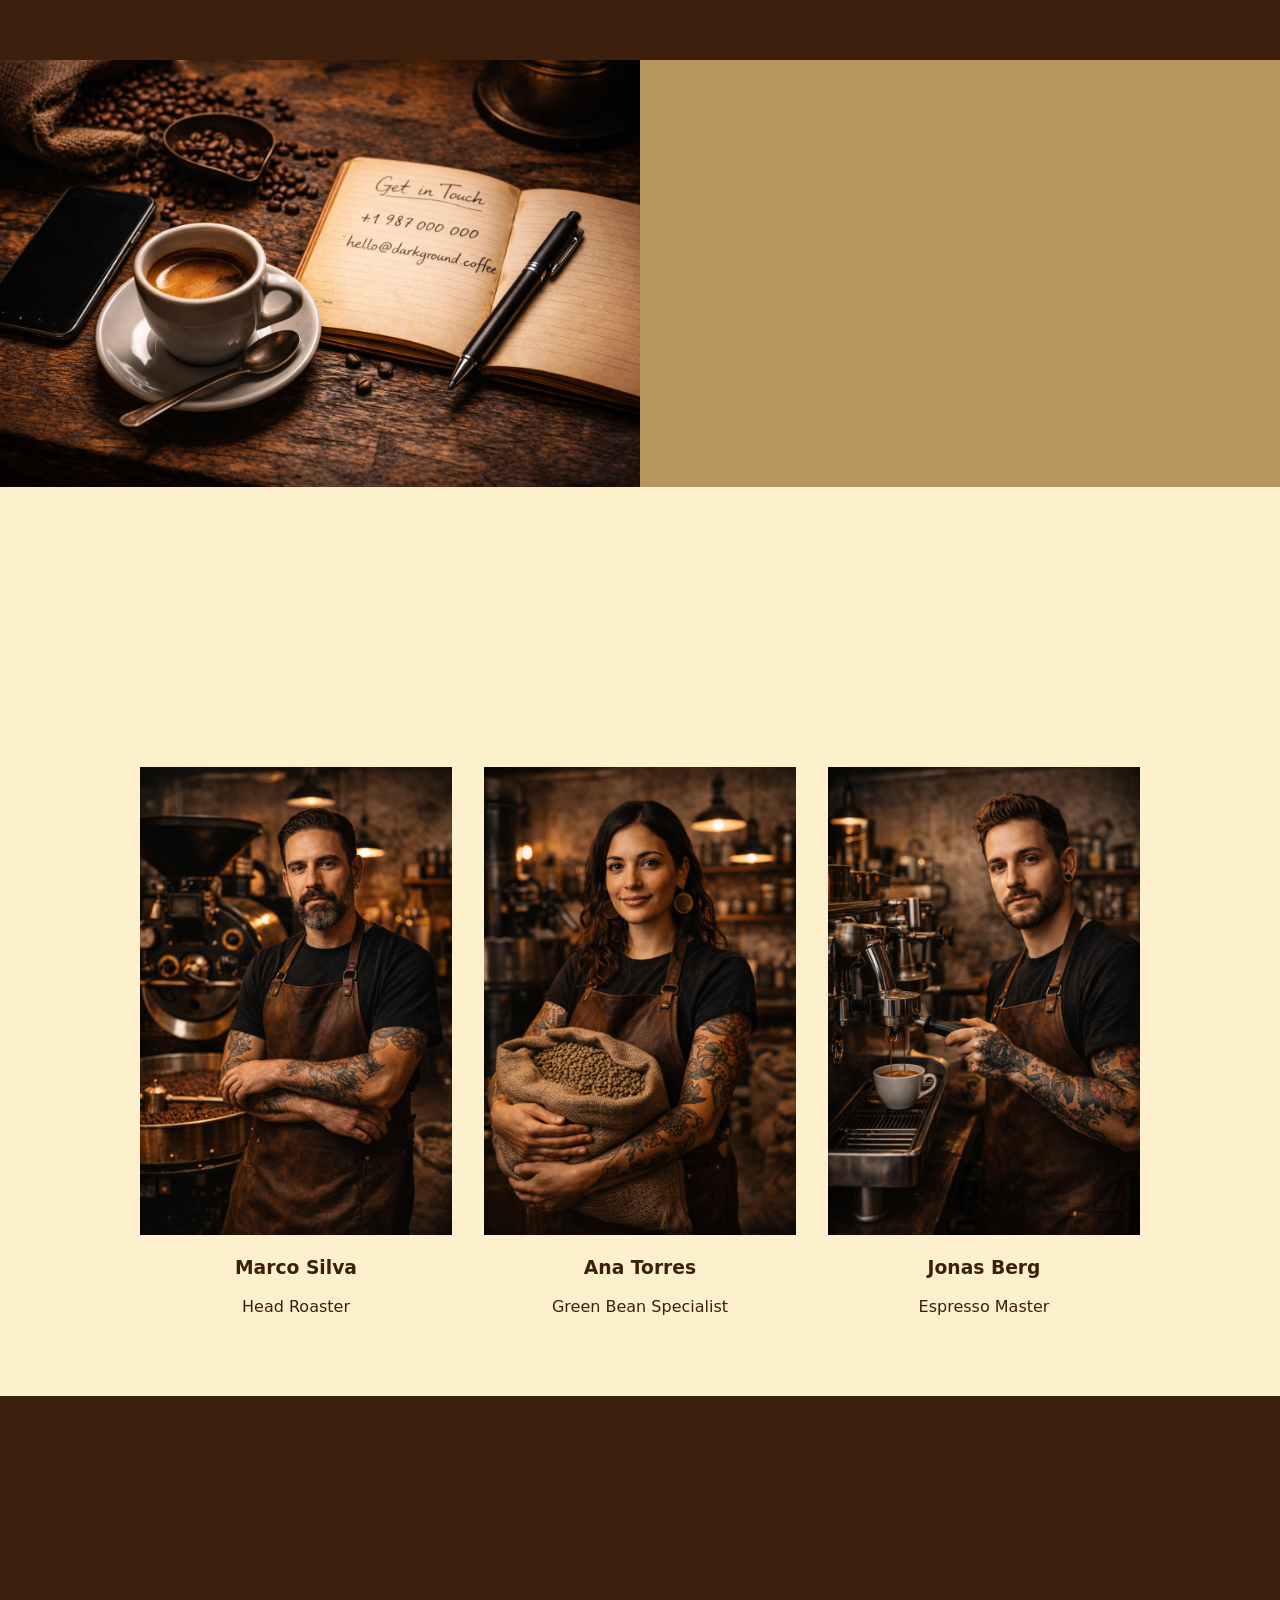
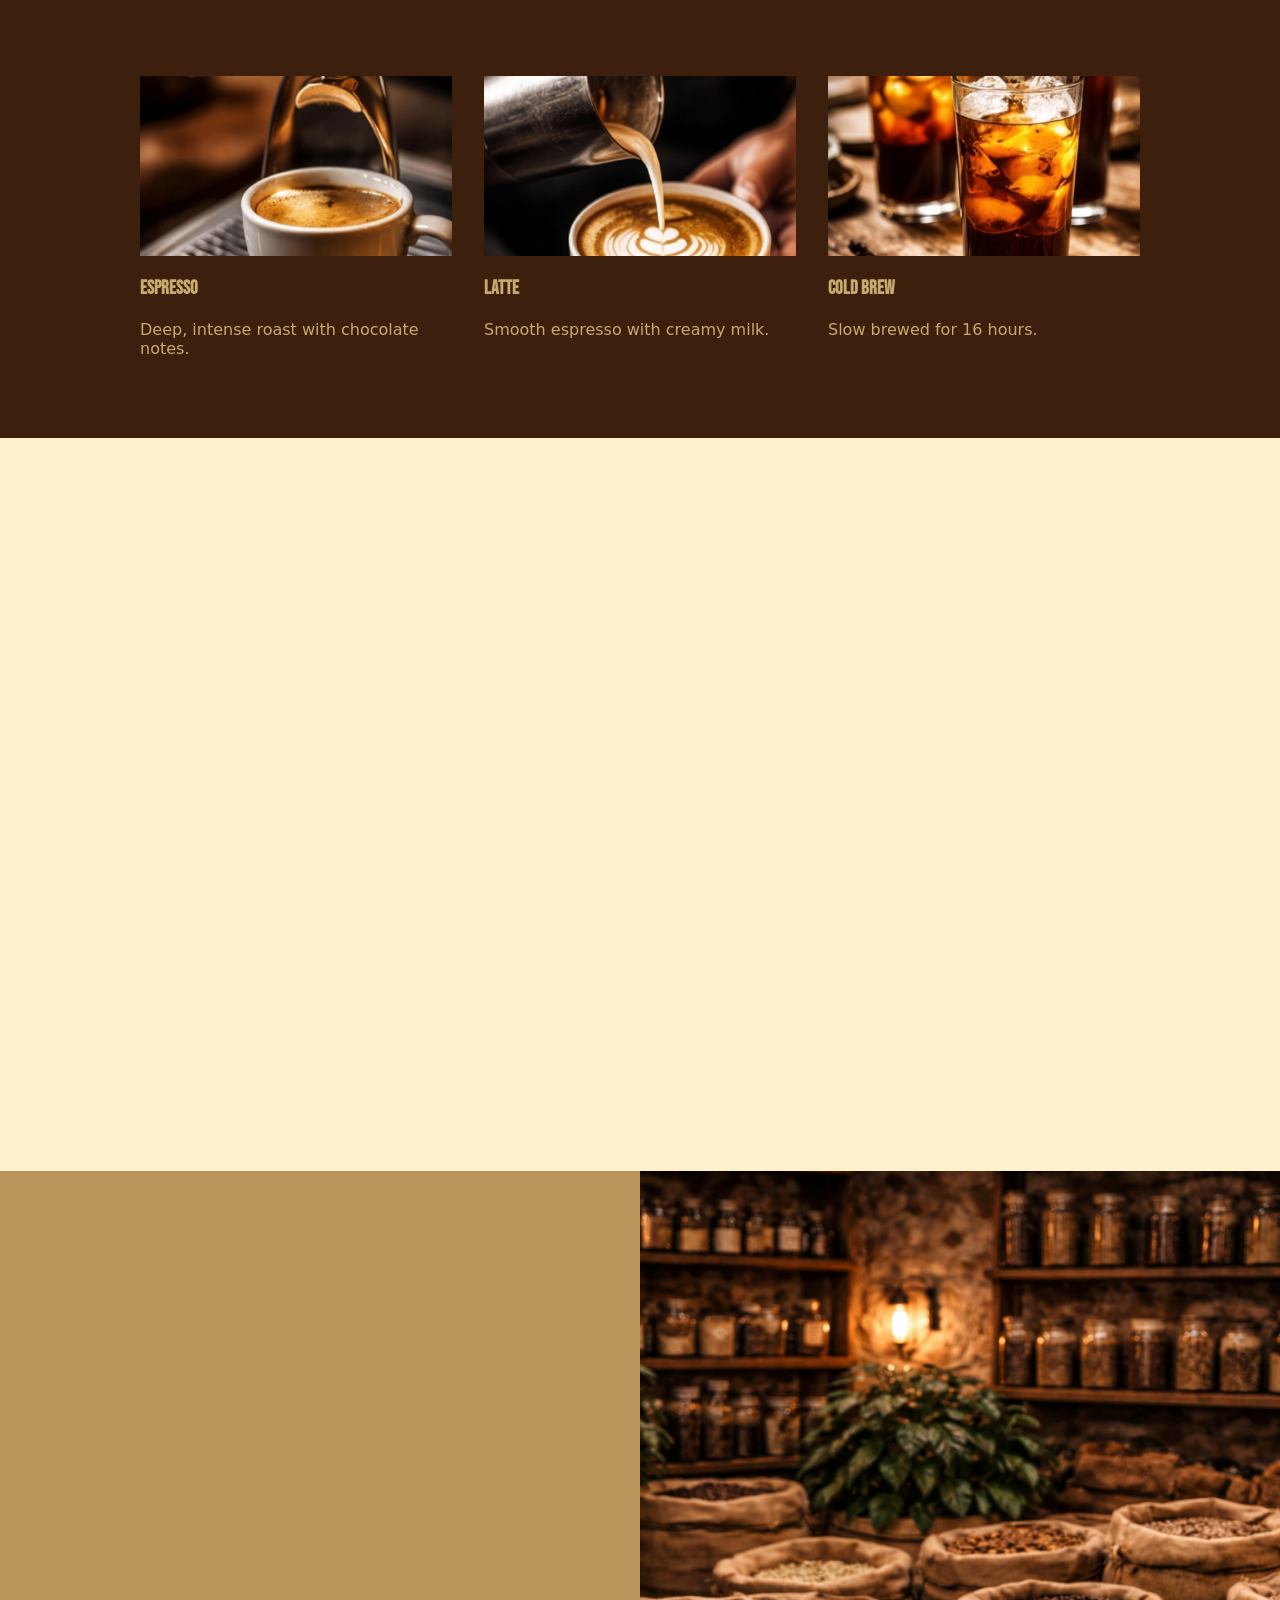
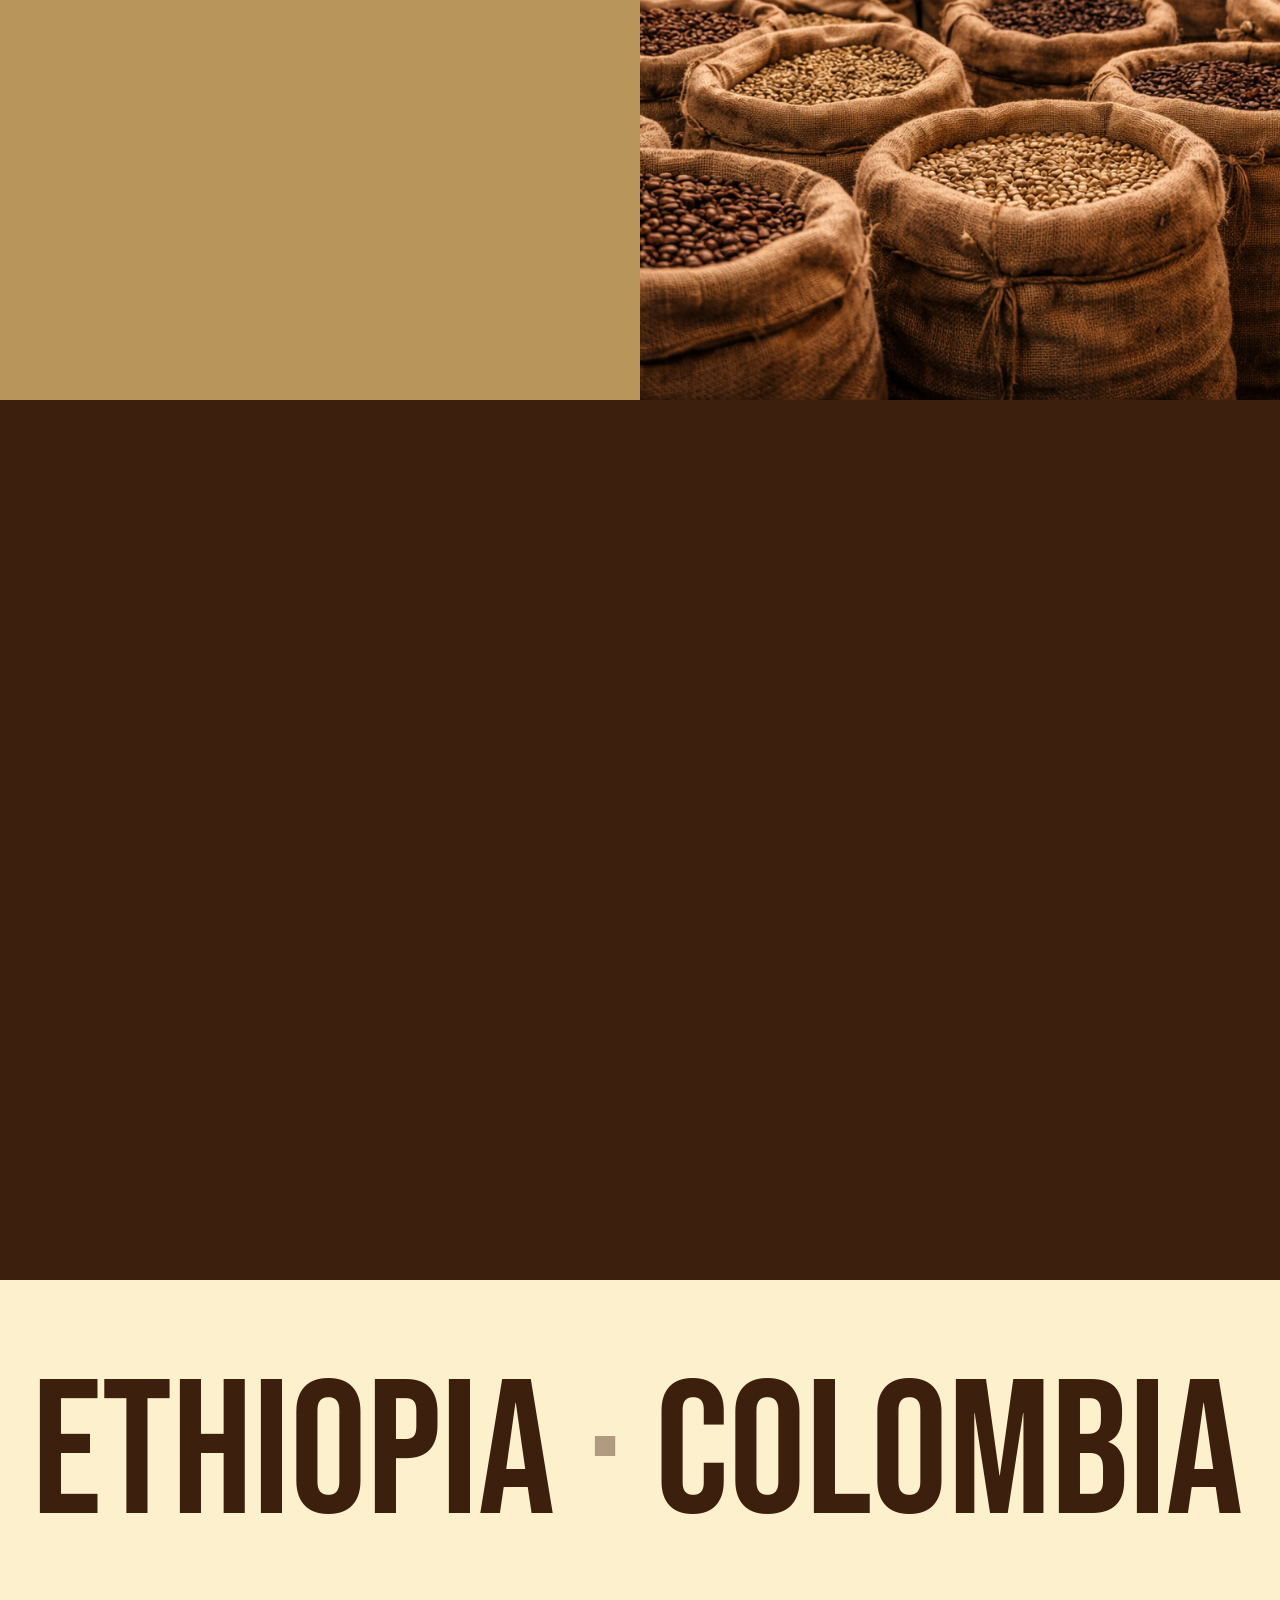
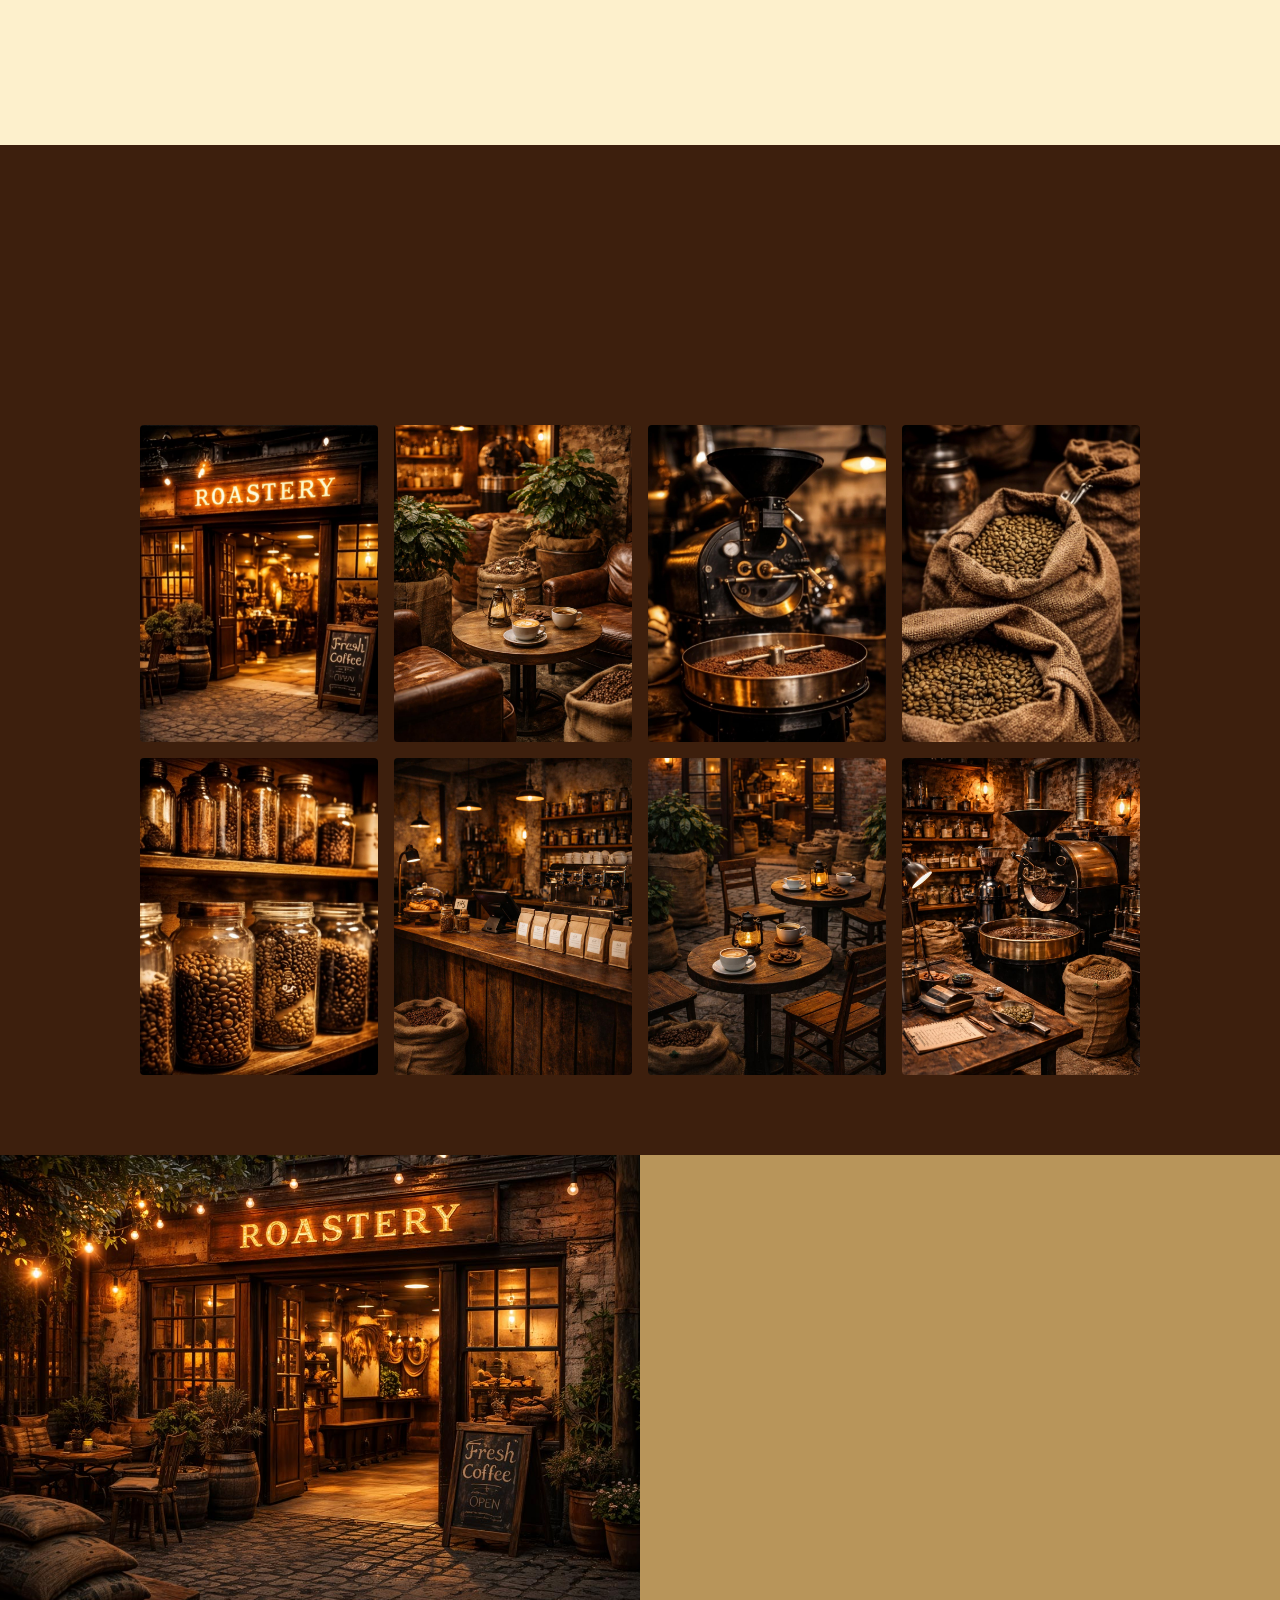
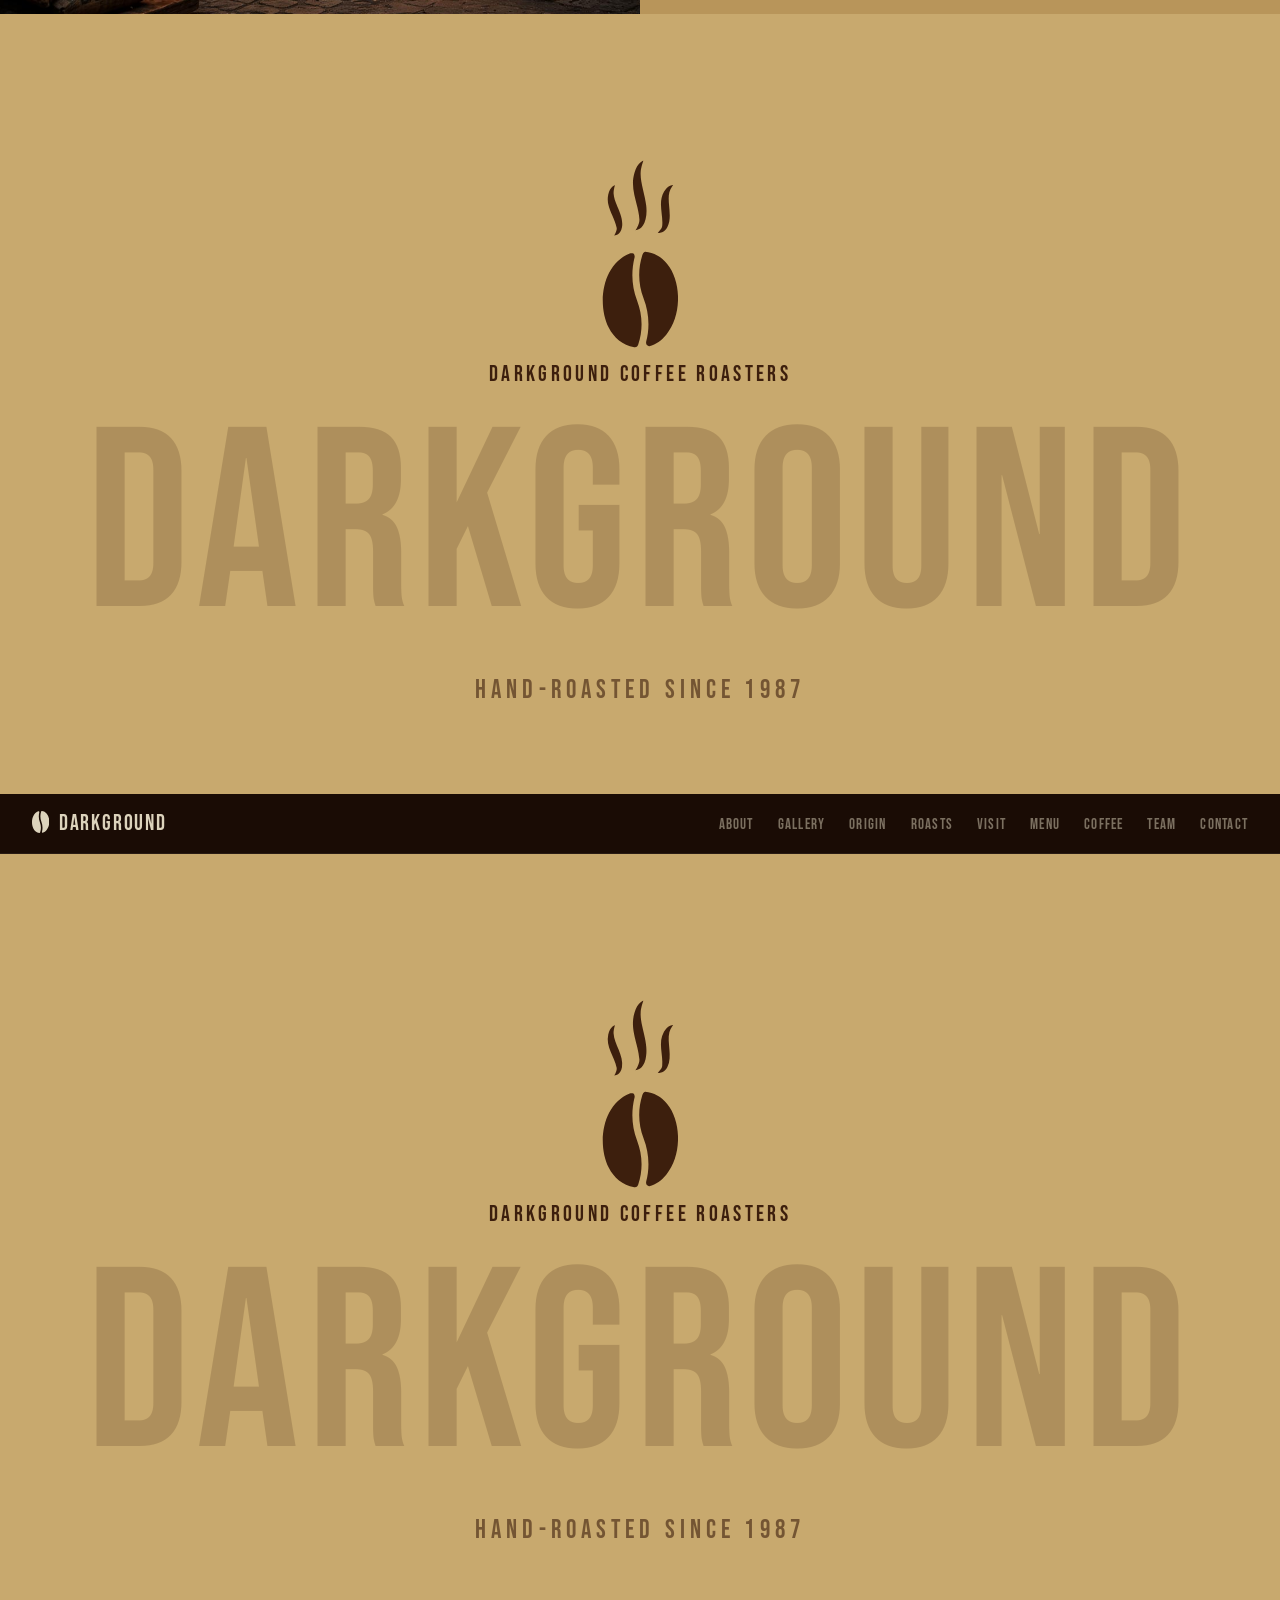
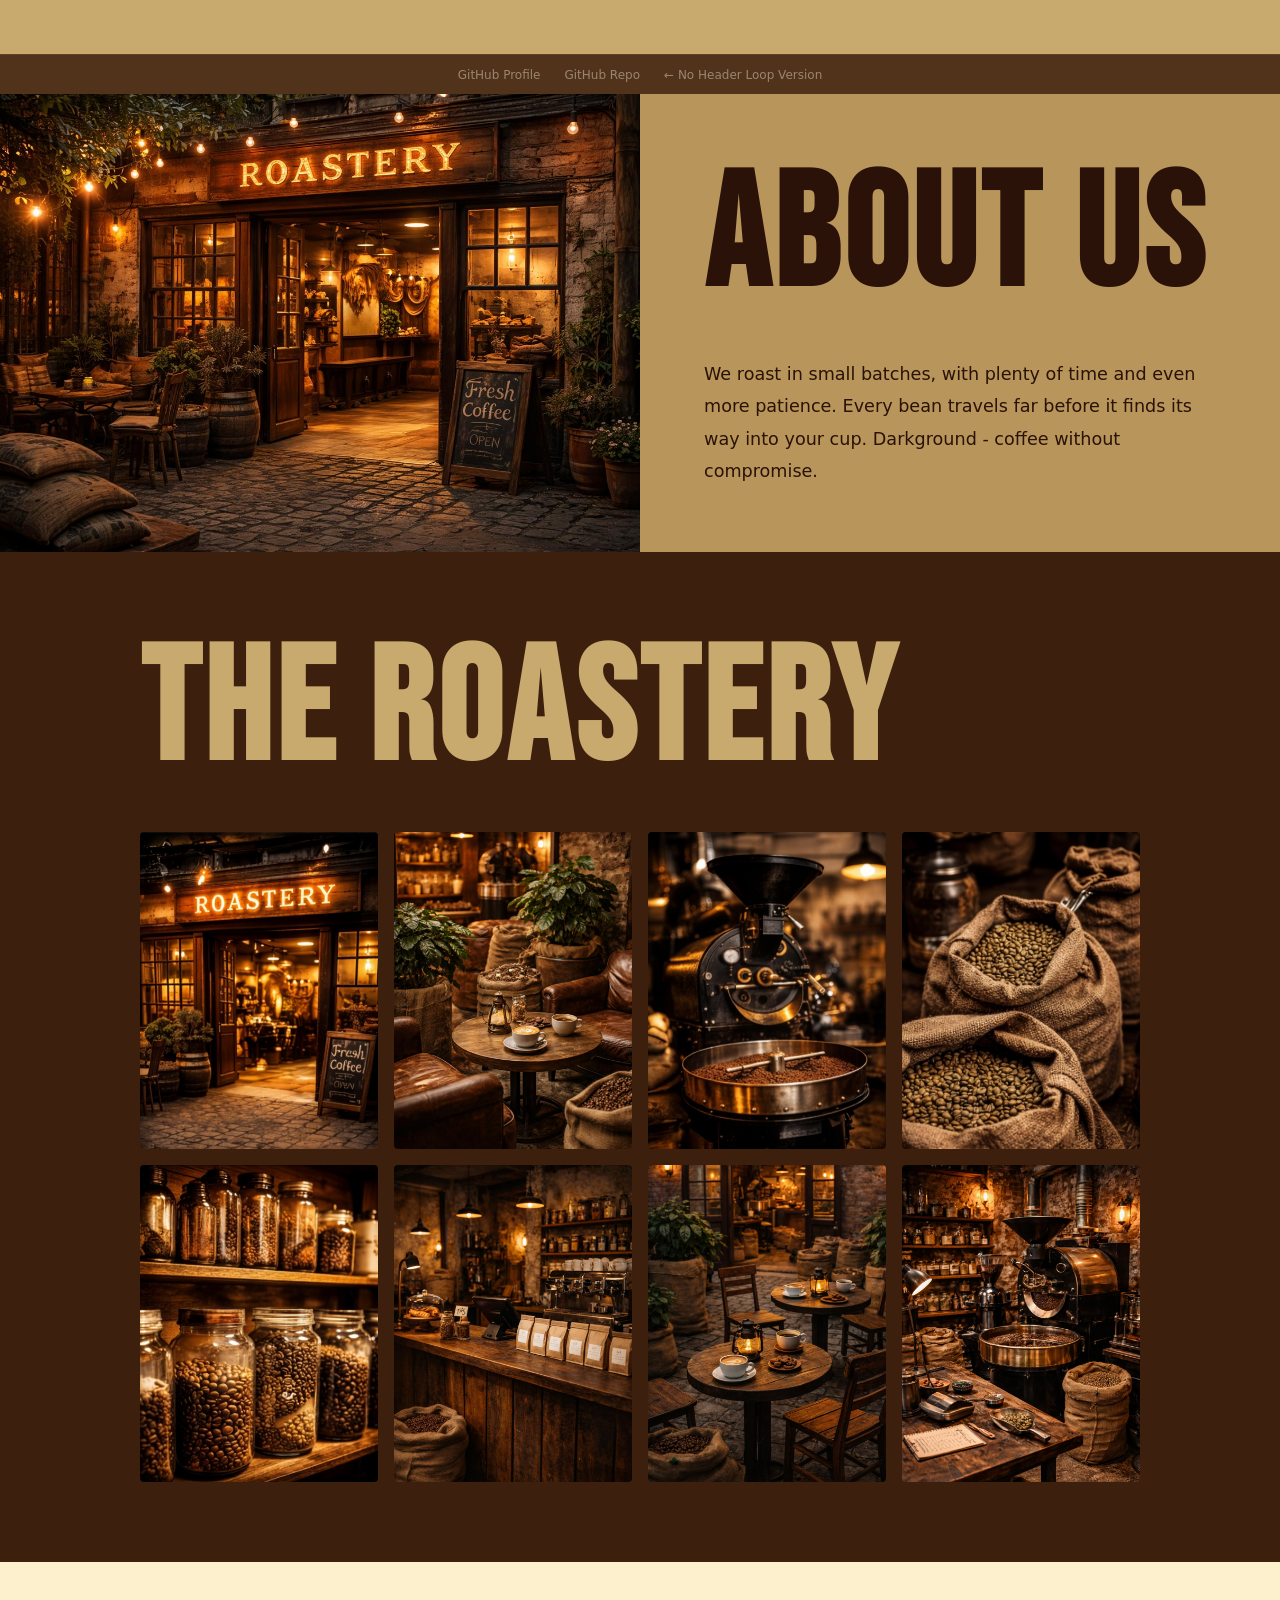
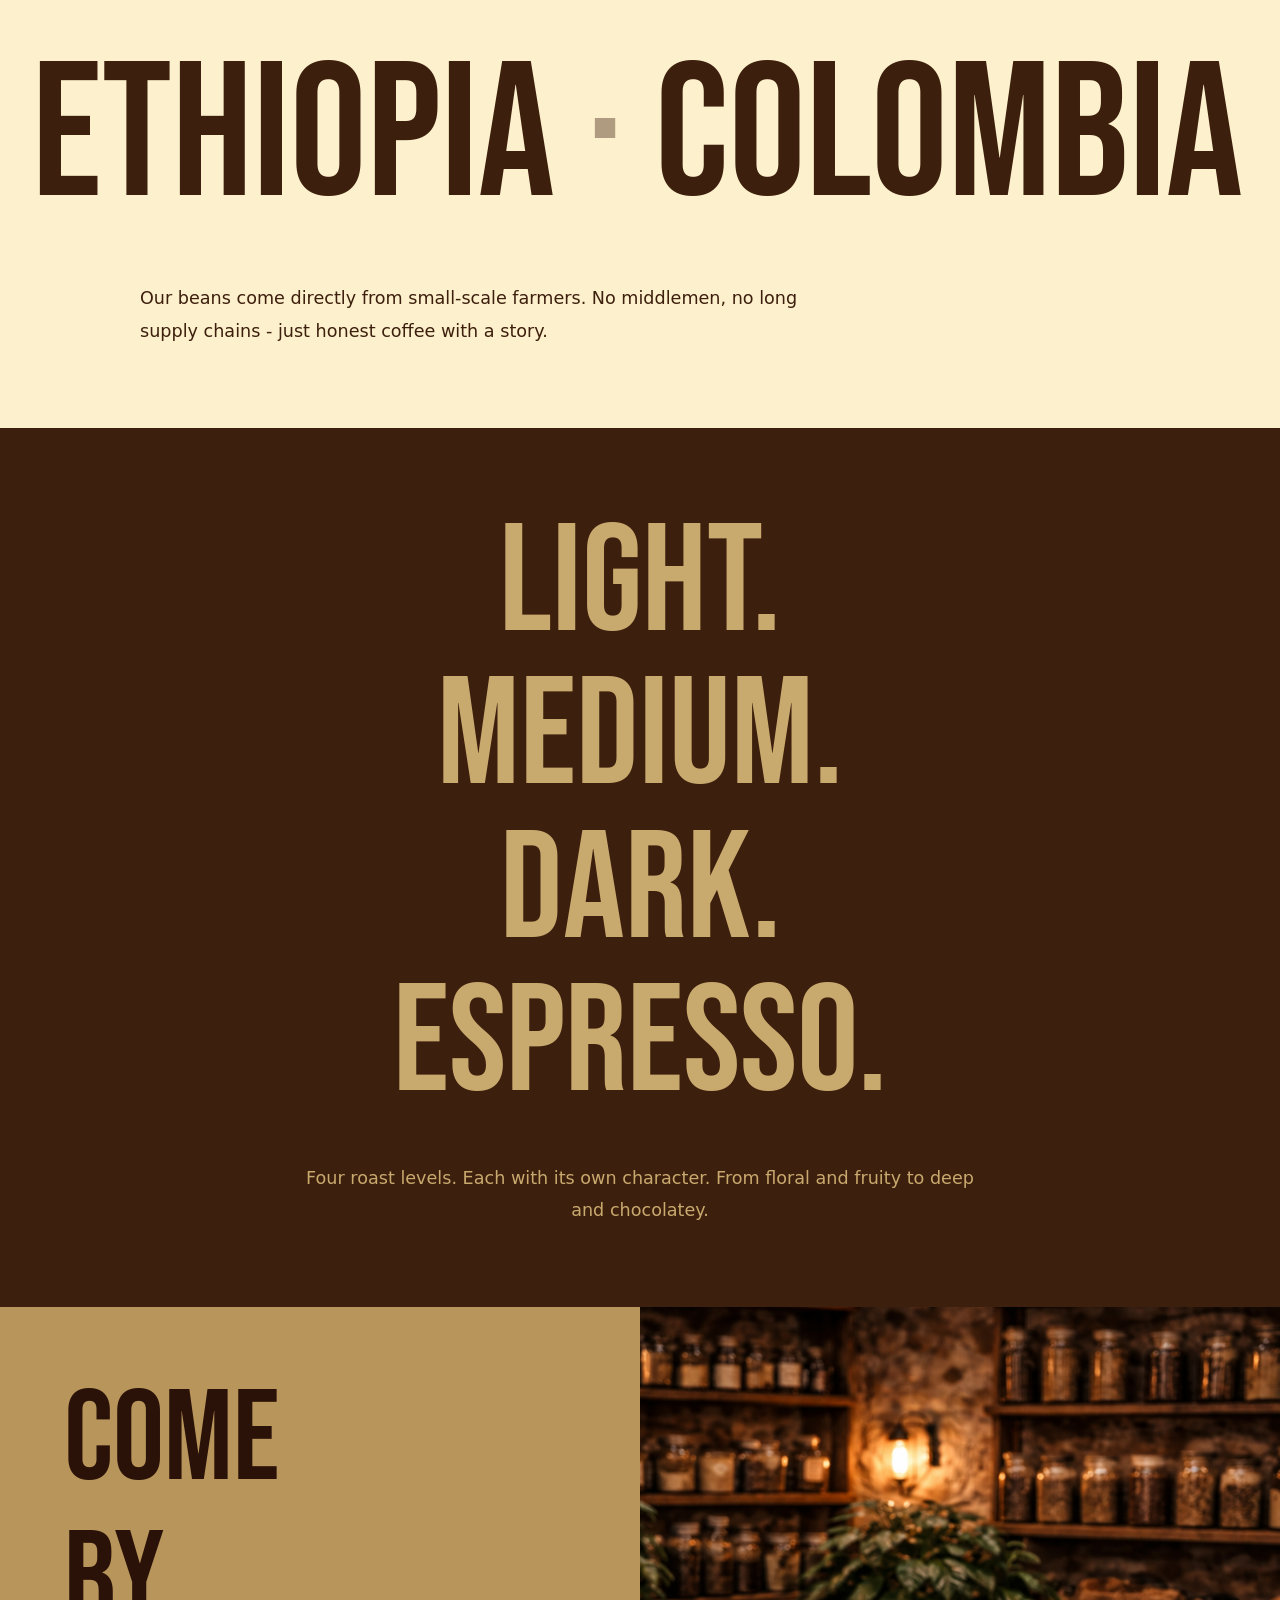
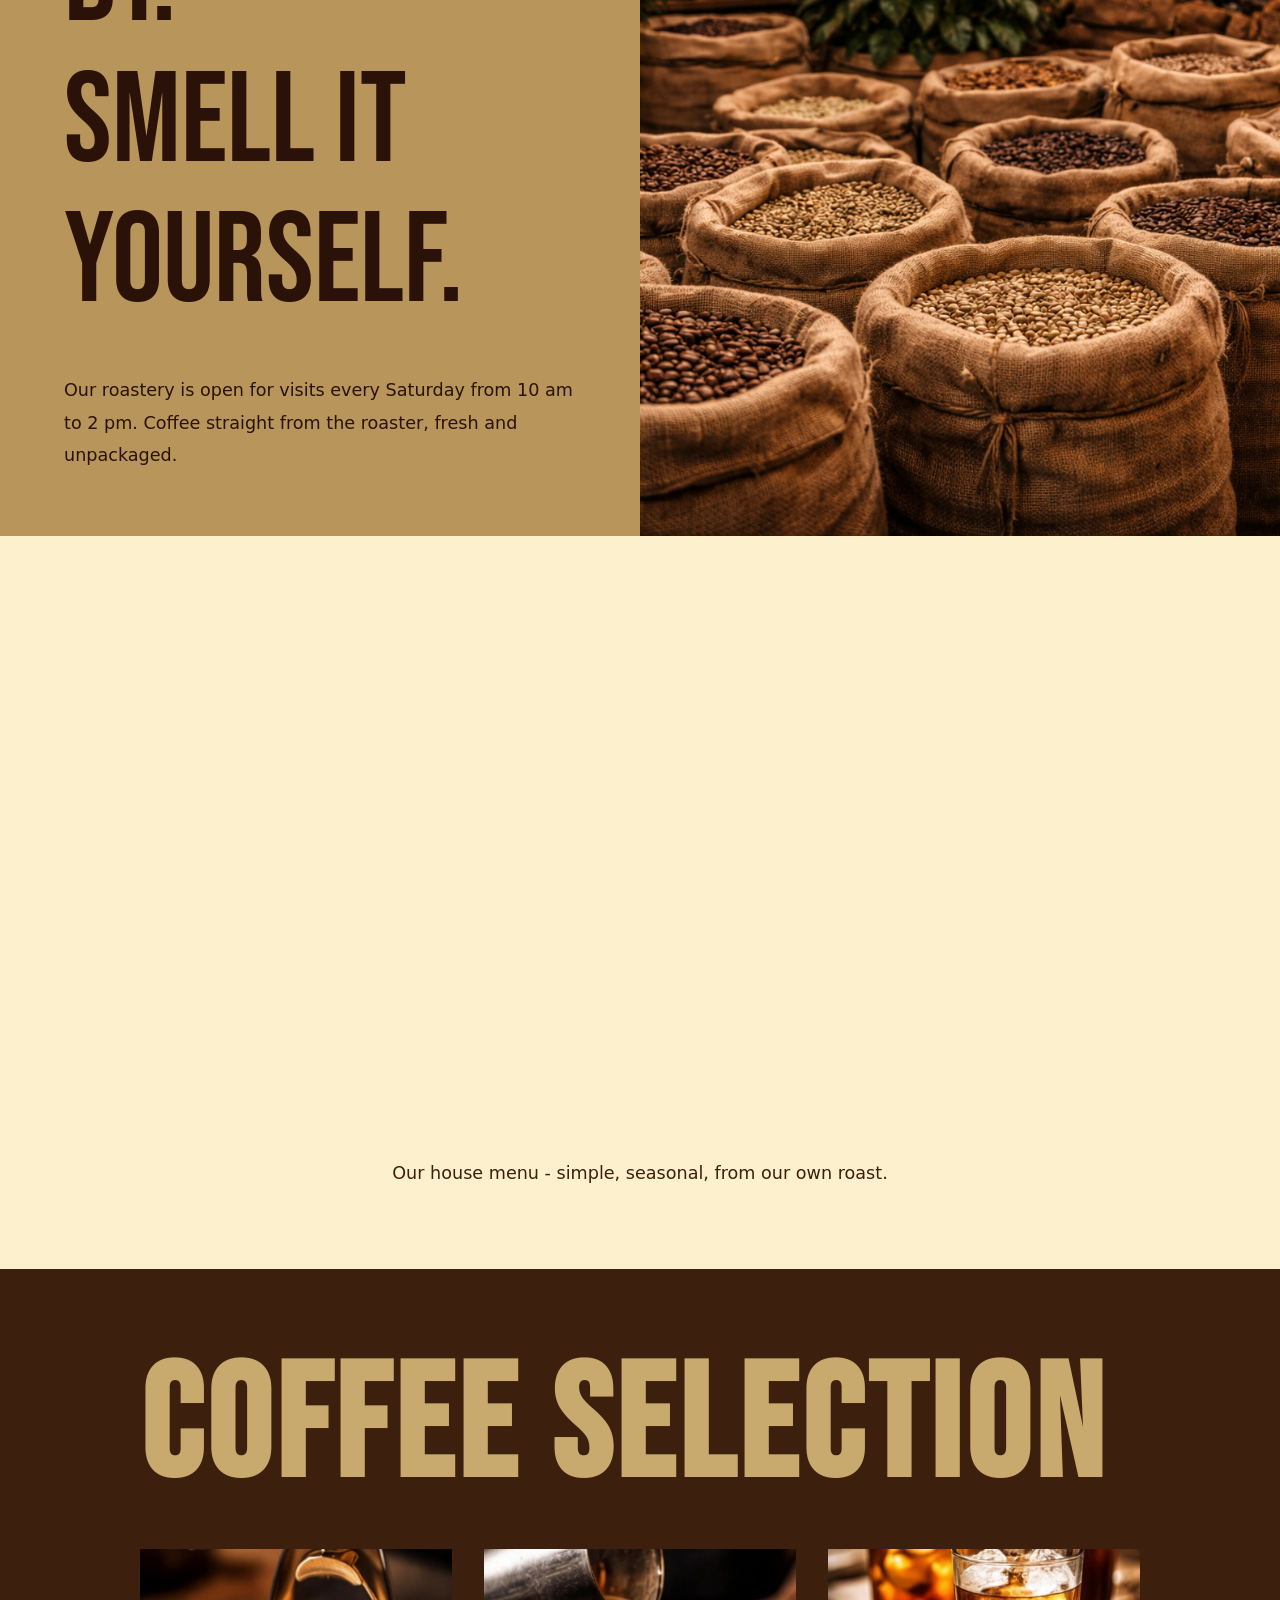
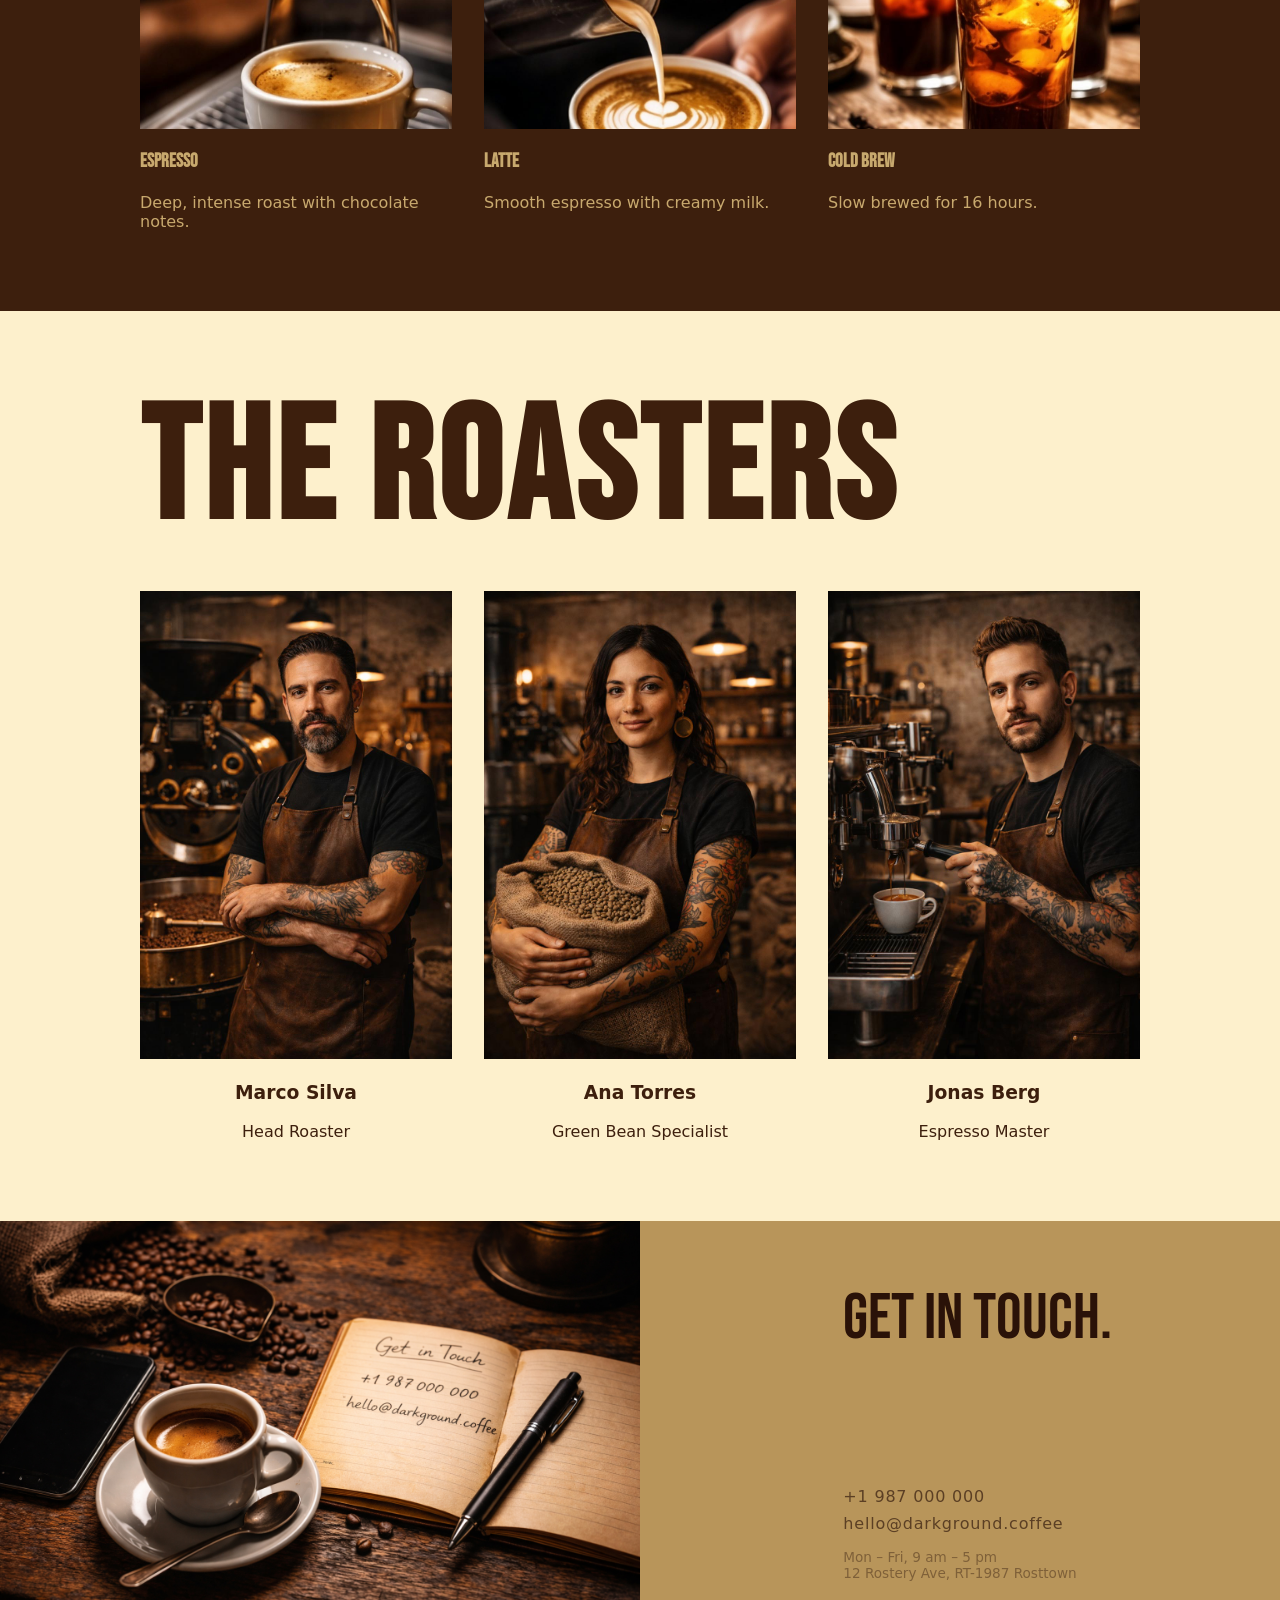
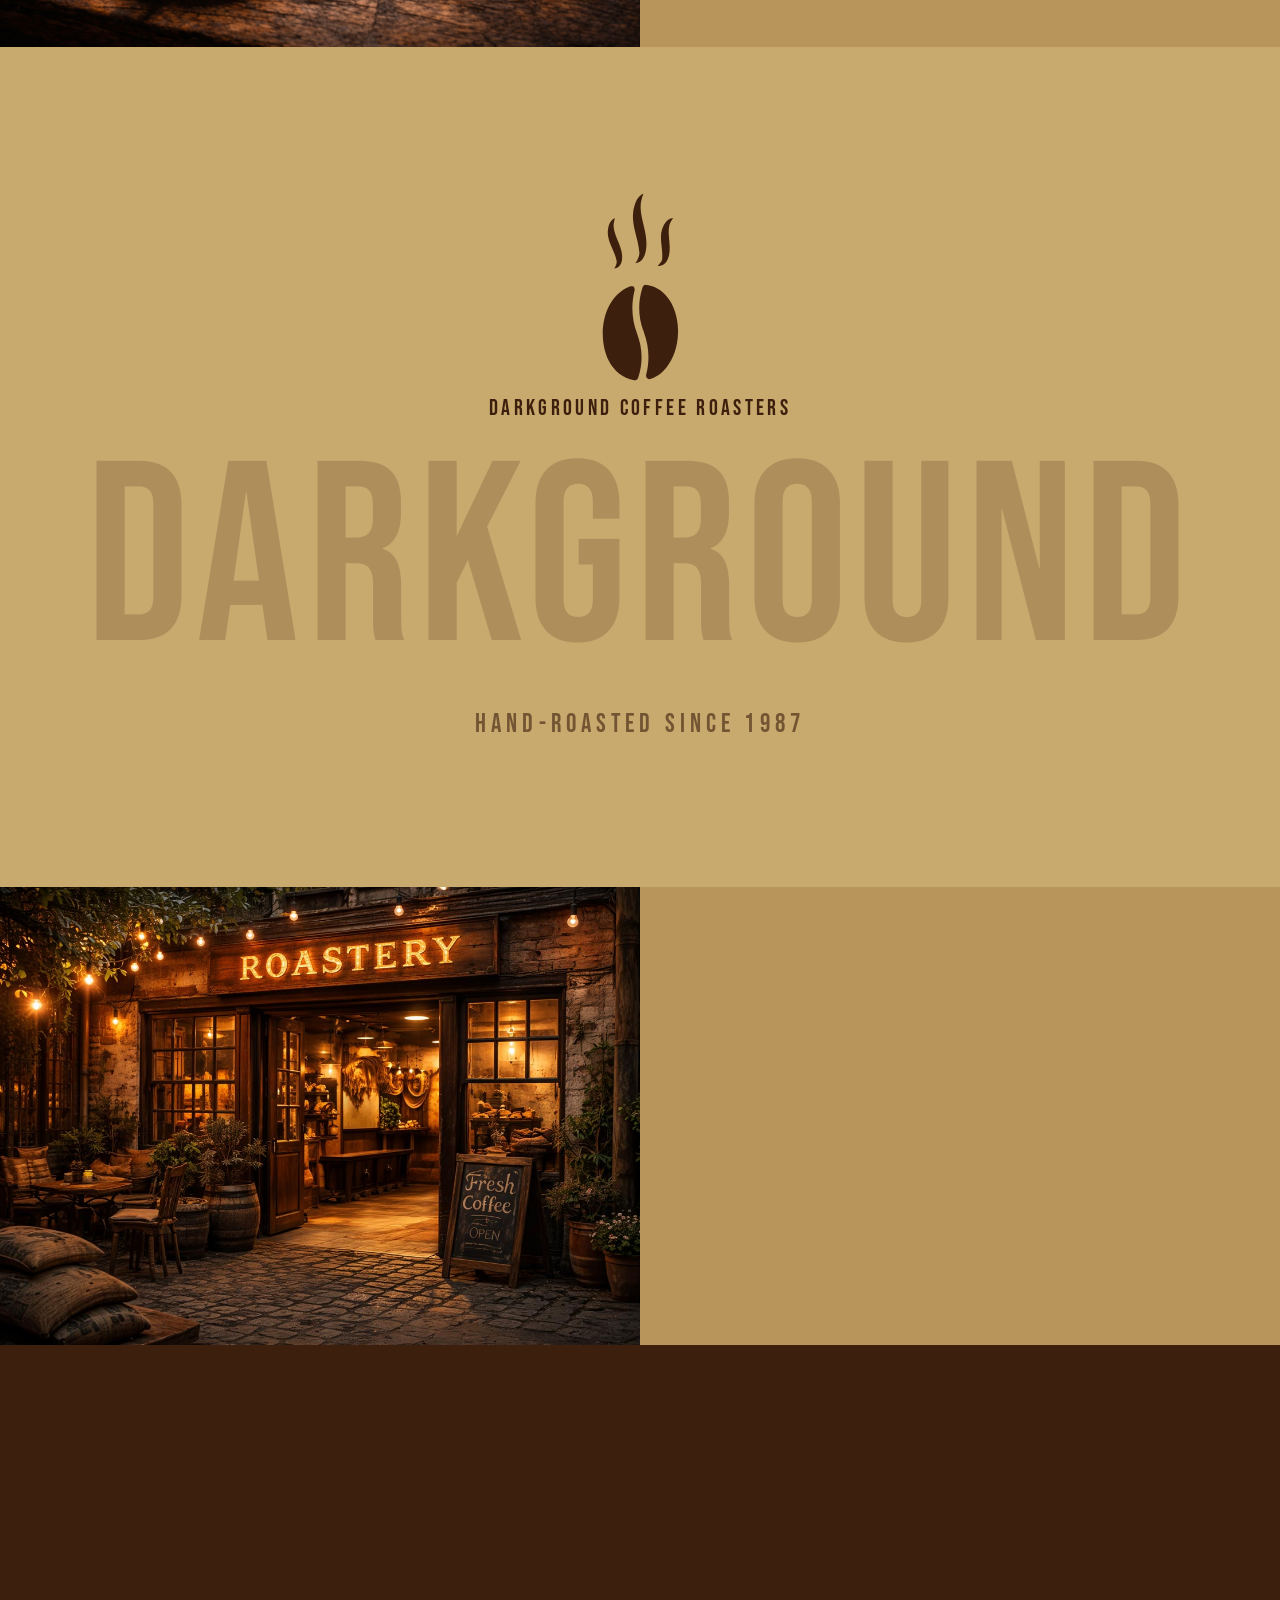
==== commit e1a6bf82: "seo/perf: optimize images and improve accessibility - improved image filenames - added descriptive a" ====
--- a/header-loop.html
+++ b/header-loop.html
@@ -12,6 +12,7 @@
         <meta name="robots" content="index, follow">
         <!-- <link rel="stylesheet" href="css/style.css"> -->
         <link rel="stylesheet" href="css/header-loop.css">
+        <link rel="stylesheet" href="css/lightbox.css">
     </head>
 
     <body>
@@ -139,7 +140,8 @@
             <section id="about" class="section-full section--dark">
                 <div class="split-layout">
                     <div class="split-media">
-                        <img src="img/roastery-outside-generated.jpg" alt="Entrance of Darkground Coffee Roasters">
+                        <img src="img/roastery-outside-generated.jpg" alt="Entrance of Darkground Coffee Roasters"
+                            loading="lazy" decoding="async">
                     </div>
                     <div class="section-inner">
                         <h2 class="reveal">About Us</h2>
@@ -156,15 +158,32 @@
             <section id="gallery" class="section section--mid">
                 <div class="section-inner">
                     <h2 class="reveal">The Roastery</h2>
+
+                    <!-- LIGHTBOX GROUP: add data-lightbox-group="" -->
                     <div class="gallery-grid">
-                        <img src="img/roastery-1.jpg" alt="">
-                        <img src="img/roastery-2.jpg" alt="">
-                        <img src="img/roastery-3.jpg" alt="">
-                        <img src="img/roastery-4.jpg" alt="">
-                        <img src="img/roastery-5.jpg" alt="">
-                        <img src="img/roastery-6.jpg" alt="">
-                        <img src="img/roastery-7.jpg" alt="">
-                        <img src="img/roastery-8.jpg" alt="">
+                        <img src="img/artisan-coffee-roastery-entrance.jpg" data-lightbox-group="roastery"
+                            loading="lazy" decoding="async"
+                            alt="Entrance of the small artisan coffee roastery with roasting equipment inside">
+                        <img src="img/coffee-roastery-lounge.jpg" data-lightbox-group="roastery" loading="lazy"
+                            decoding="async"
+                            alt="Cozy coffee roastery lounge with fresh coffee, beans and coffee plants">
+                        <img src="img/coffee-roasting-machine.jpg" data-lightbox-group="roastery" loading="lazy"
+                            decoding="async"
+                            alt="Coffee roasting machine with freshly roasted coffee beans in a roastery">
+                        <img src="img/green-coffee-beans-sack.jpg" data-lightbox-group="roastery" loading="lazy"
+                            decoding="async" alt="Burlap sacks filled with green coffee beans ready for roasting">
+                        <img src="img/roasted-coffee-beans-glass-jars.jpg" data-lightbox-group="roastery" loading="lazy"
+                            decoding="async"
+                            alt="Glass jars filled with different roasted coffee beans on wooden shelves">
+                        <img src="img/coffee-roastery-bar.jpg" data-lightbox-group="roastery" loading="lazy"
+                            decoding="async"
+                            alt="Coffee bar inside the coffee roastery with espresso machine and packaged coffee">
+                        <img src="img/coffee-roastery-courtyard.jpg" data-lightbox-group="roastery" loading="lazy"
+                            decoding="async"
+                            alt="Cozy outdoor seating area of the coffee roastery with coffee cups and lantern light">
+                        <img src="img/artisan-coffee-roasting-workshop.jpg" data-lightbox-group="roastery"
+                            loading="lazy" decoding="async"
+                            alt="Coffee roasting workspace with roasting machine, roasted beans and green coffee beans">
                     </div>
                 </div>
             </section>
@@ -238,7 +257,9 @@
                         </p>
                     </div>
                     <div class="split-media">
-                        <img src="img/coffee-beans-landscape.png" alt="Outside view of the Darkground roastery">
+                        <img src="img/coffee-bean-sacks.jpg"
+                            alt="Various coffee beans stored in burlap sacks in a roastery" loading="lazy"
+                            decoding="async">
                     </div>
                 </div>
             </section>
@@ -262,22 +283,32 @@
             <section id="coffee" class="section section--mid">
                 <div class="section-inner">
                     <h2 class="reveal">Coffee Selection</h2>
+
+                    <!-- SINGLE LIGHTBOX: add class="lightbox-solo" -->
                     <div class="coffee-grid">
+
                         <article class="coffee-card">
-                            <img src="img/espresso.jpg" alt="">
+                            <img src="img/fresh-espresso-shot.jpg" class="lightbox-solo"
+                                alt="Fresh espresso shot being brewed from an espresso machine" loading="lazy"
+                                decoding="async">
                             <h3>Espresso</h3>
                             <p>Deep, intense roast with chocolate notes.</p>
                         </article>
+
                         <article class="coffee-card">
-                            <img src="img/latte.jpg" alt="">
+                            <img src="img/latte-macchiato-art.jpg" class="lightbox-solo"
+                                alt="Barista pouring milk to create latte art" loading="lazy" decoding="async">
                             <h3>Latte</h3>
                             <p>Smooth espresso with creamy milk.</p>
                         </article>
+
                         <article class="coffee-card">
-                            <img src="img/coldbrew.jpg" alt="">
+                            <img src="img/cold-brew-coffee.jpg" class="lightbox-solo"
+                                alt="Cold brew coffee served over ice in a glass" loading="lazy" decoding="async">
                             <h3>Cold Brew</h3>
                             <p>Slow brewed for 16 hours.</p>
                         </article>
+
                     </div>
                 </div>
             </section>
@@ -286,23 +317,31 @@
             <section id="team" class="section section--accent">
                 <div class="section-inner">
                     <h2 class="reveal">The Roasters</h2>
+
+                    <!-- LIGHTBOX GROUP: add data-lightbox-group="" -->
                     <div class="team-grid">
                         <div class="team-member">
-                            <img src="img/roaster1.jpg" alt="">
+                            <img src="img/roaster-marco-silva.jpg" data-lightbox-group="team"
+                                alt="Marco Silva, Head Roaster" loading="lazy" decoding="async">
                             <h3>Marco Silva</h3>
                             <p>Head Roaster</p>
                         </div>
+
                         <div class="team-member">
-                            <img src="img/roaster2.jpg" alt="">
+                            <img src="img/roaster-ana-torres.jpg" data-lightbox-group="team"
+                                alt="Ana Torres, Green Bean Specialist" loading="lazy" decoding="async">
                             <h3>Ana Torres</h3>
                             <p>Green Bean Specialist</p>
                         </div>
+
                         <div class="team-member">
-                            <img src="img/roaster3.jpg" alt="">
+                            <img src="img/roaster-jonas-berg.jpg" data-lightbox-group="team"
+                                alt="Jonas Berg, Espresso Master" loading="lazy" decoding="async">
                             <h3>Jonas Berg</h3>
                             <p>Espresso Master</p>
                         </div>
                     </div>
+
                 </div>
             </section>
 
@@ -310,7 +349,7 @@
             <section id="contact" class="section-full section--dark">
                 <div class="split-layout">
                     <div class="split-media">
-                        <img src="img/darkground-contact-generated.png" alt="Outside view of the Darkground roastery">
+                        <img src="img/darkground-coffee-contact.jpg" alt="" loading="lazy" decoding="async">
                     </div>
                     <div class="section-inner">
                         <h2 class="visually-hidden">Contact</h2>
@@ -346,7 +385,7 @@
         </footer>
 
         <script src="js/header-loop.js"></script>
-
+        <script src="js/lightbox.js"></script>
     </body>
 
 </html>
--- a/css/style.css
+++ b/css/style.css
@@ -537,6 +537,7 @@
     height: 28px;
     width: auto;
     flex-shrink: 0;
+    transform: translateY(-2px);
 }
 
 /* ==== TICKER ==== */
--- a/css/header-loop.css
+++ b/css/header-loop.css
@@ -120,7 +120,7 @@
     text-decoration: none;
     color: inherit;
     font-family: var(--display-font);
-    font-size: clamp(1rem, 2vw, 1.4rem);
+    font-size: clamp(1.2rem, 2vw, 1.4rem);
     letter-spacing: 0.08em;
     opacity: 0.9;
     transition: opacity 0.2s;
@@ -134,6 +134,7 @@
     height: 22px;
     width: auto;
     flex-shrink: 0;
+    transform: translateY(-2px);
 }
 
 /* Desktop nav */
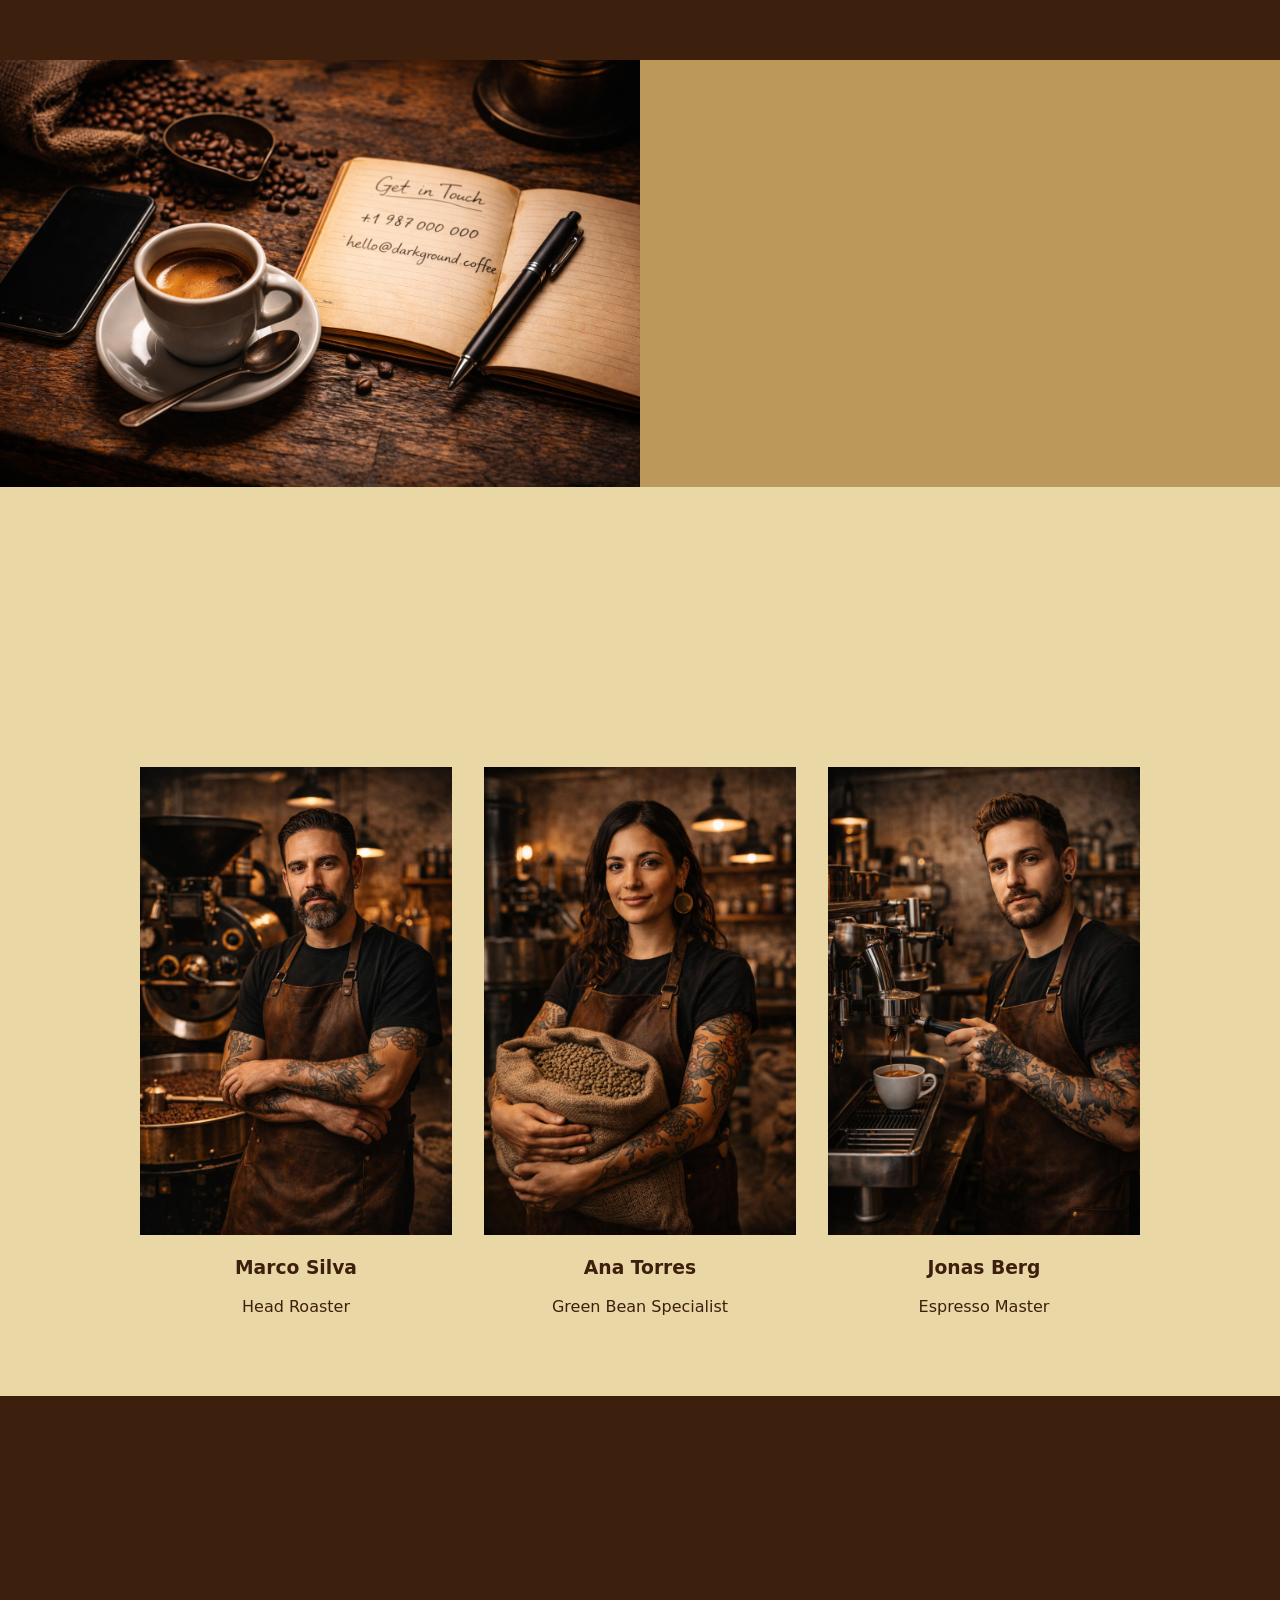
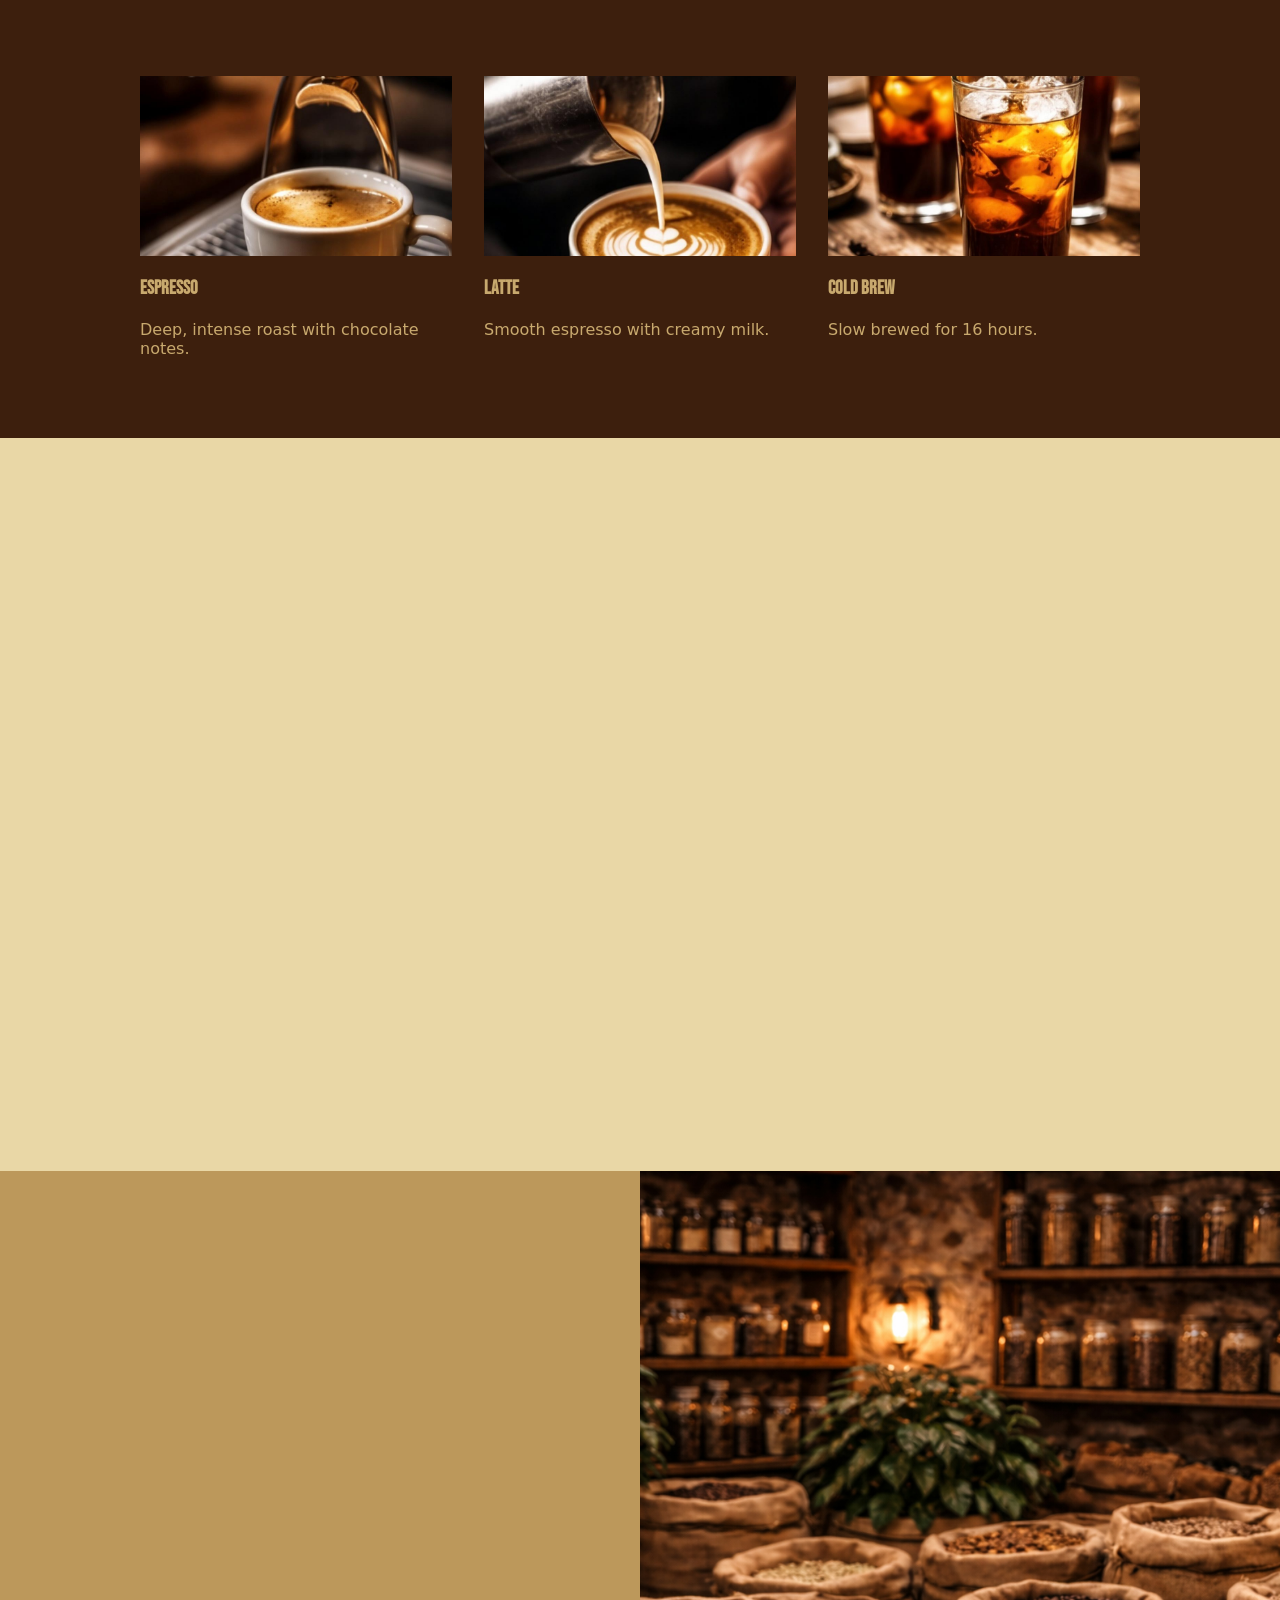
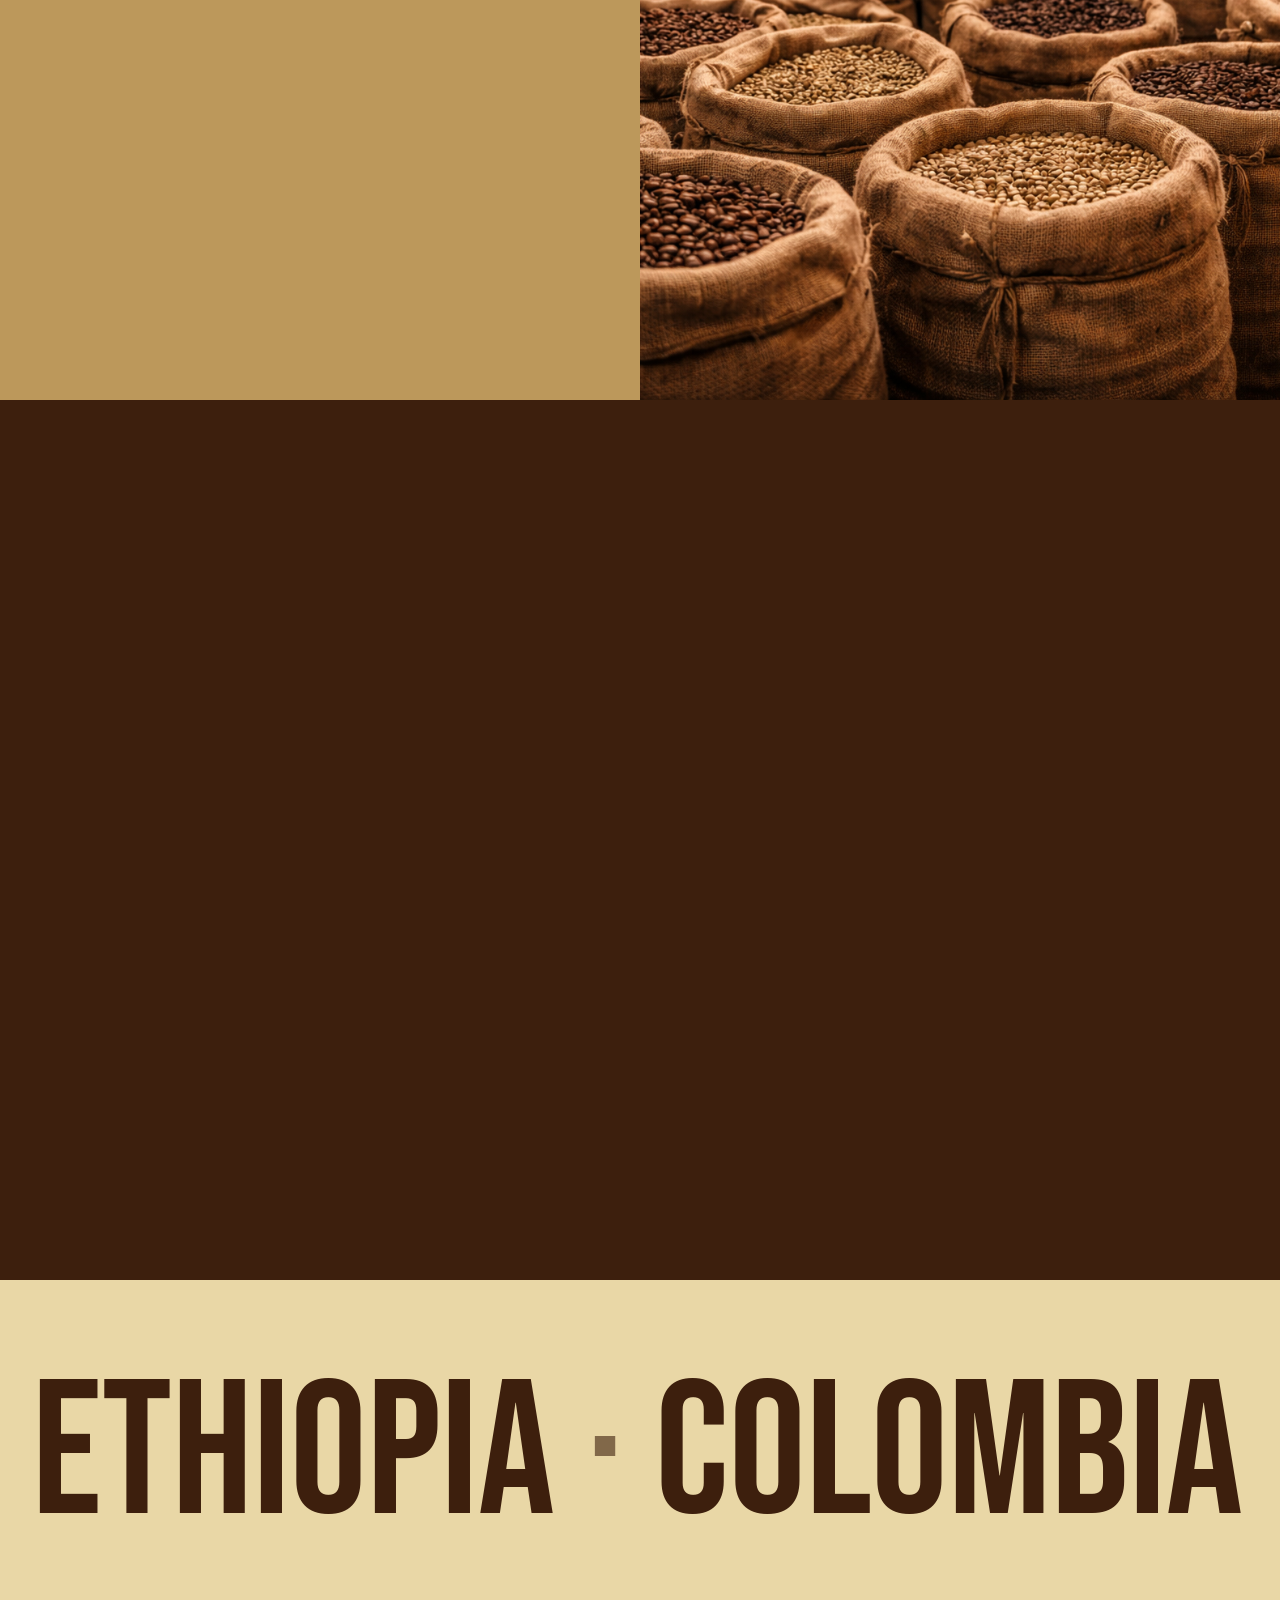
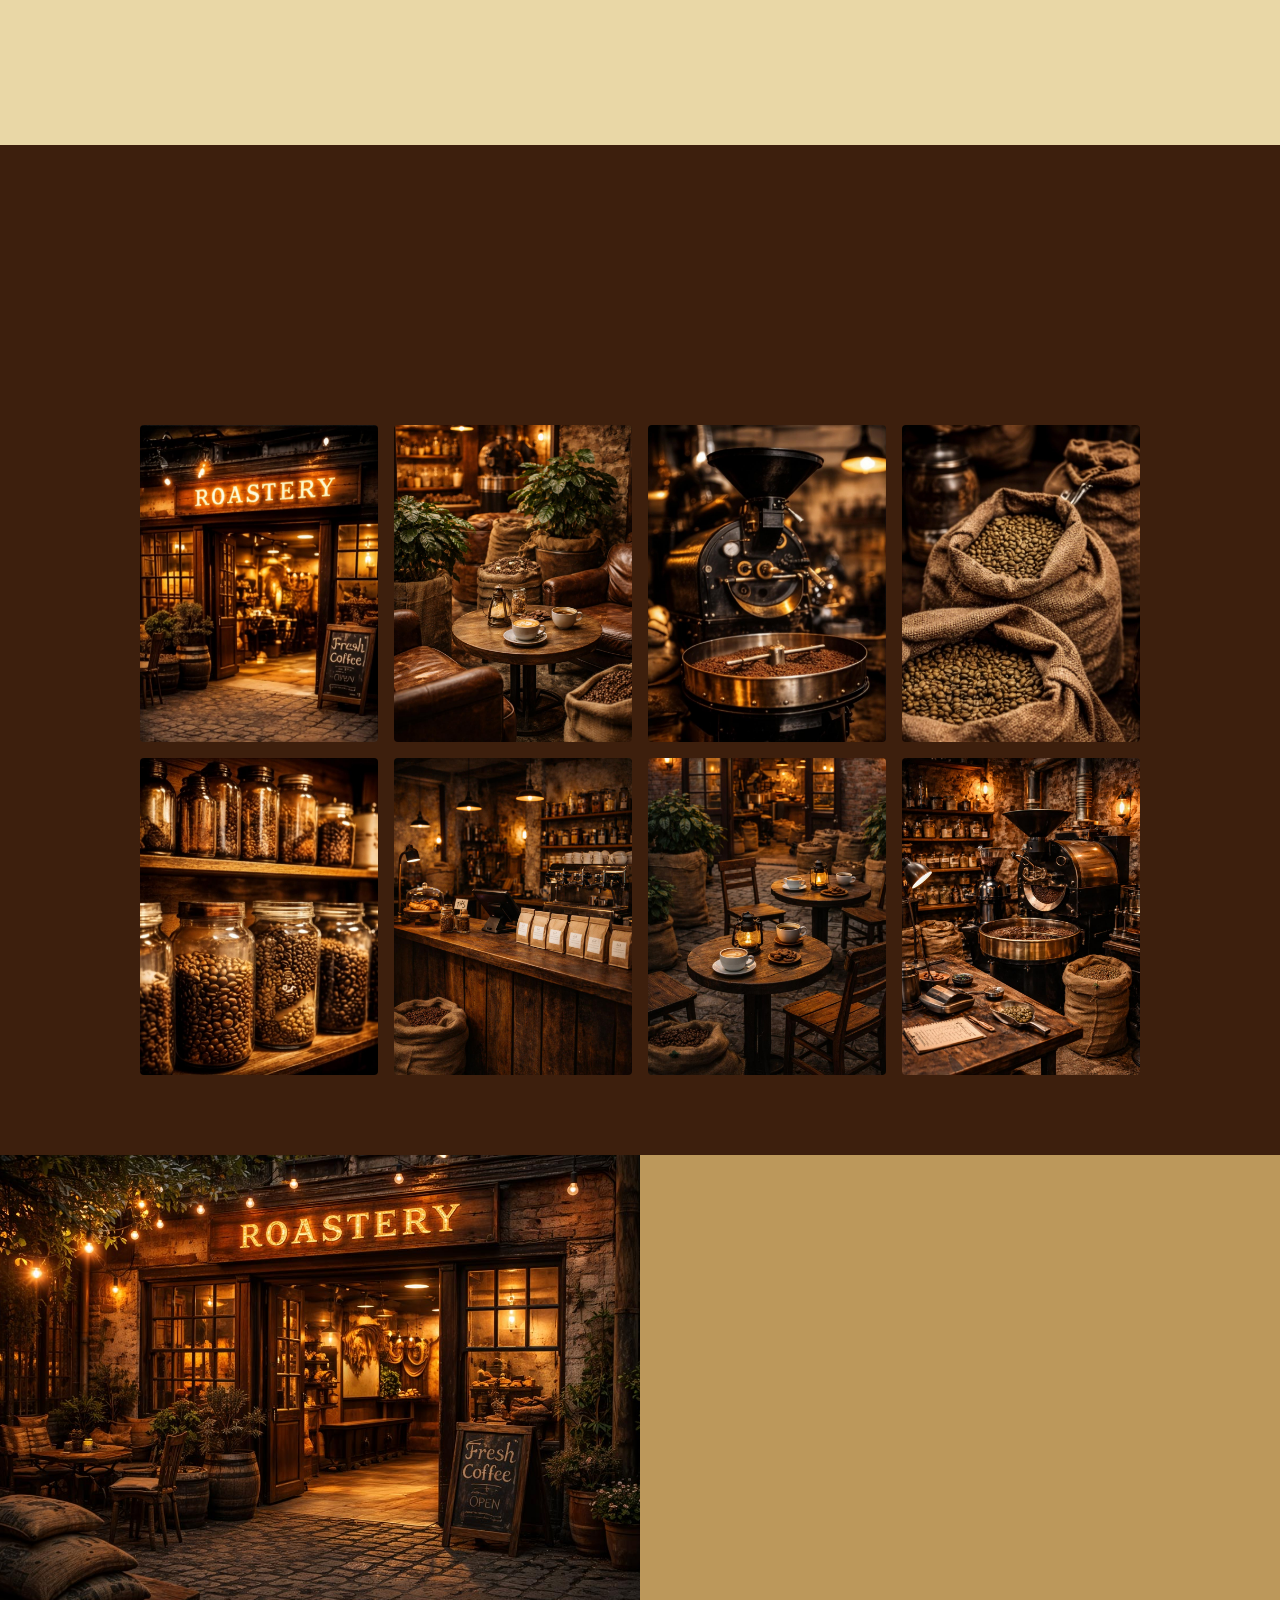
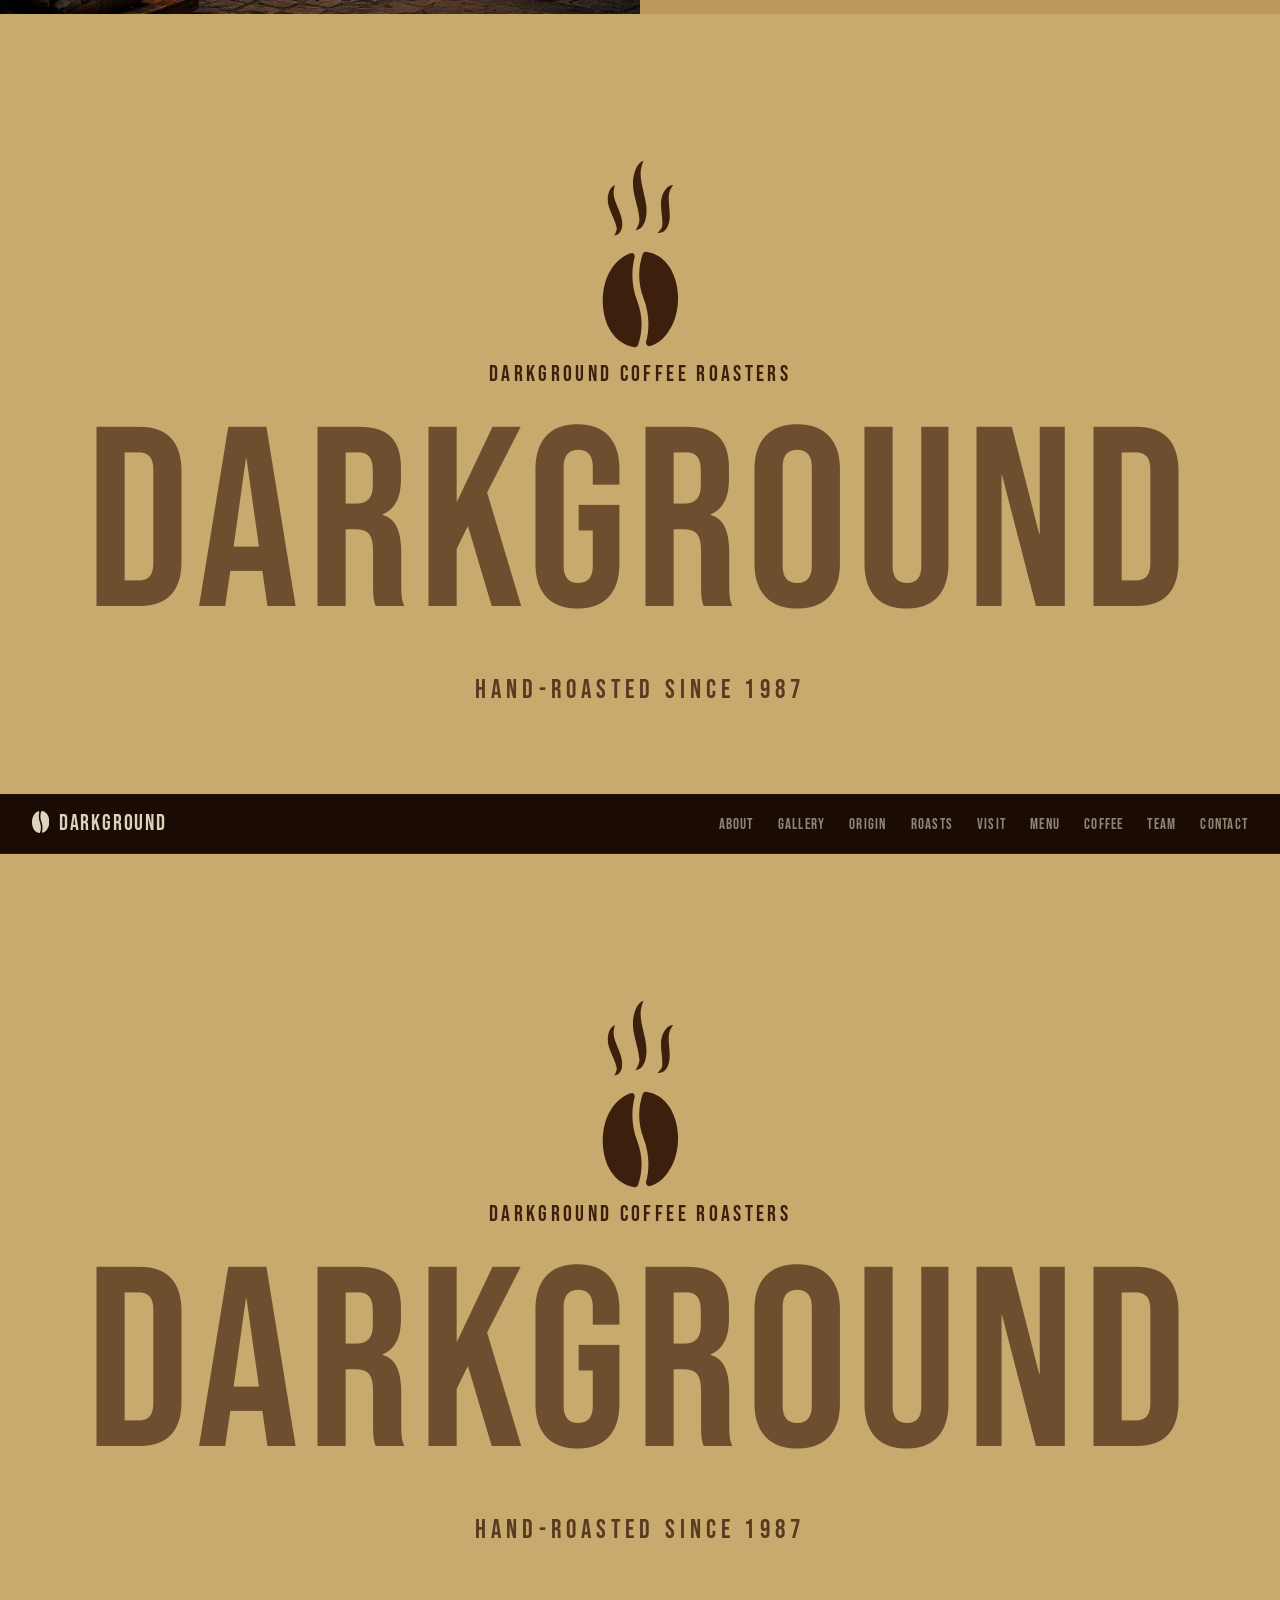
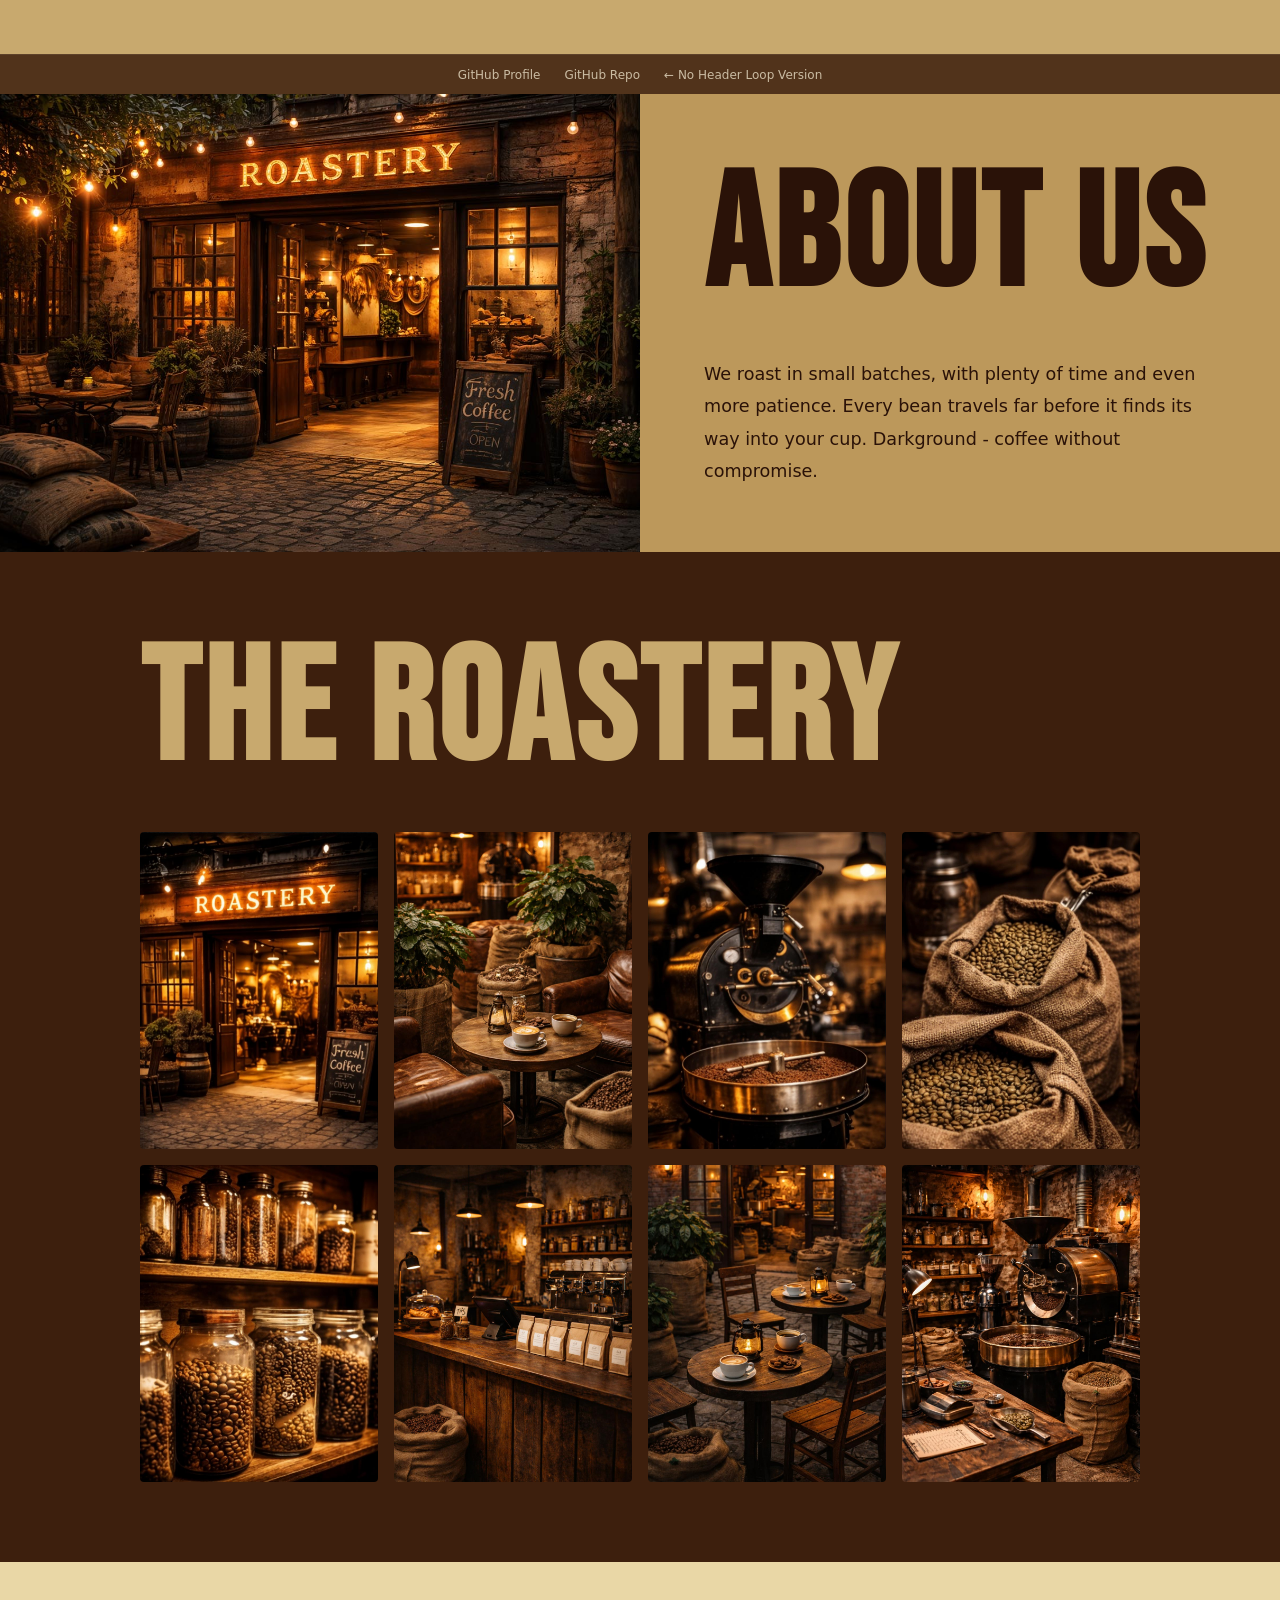
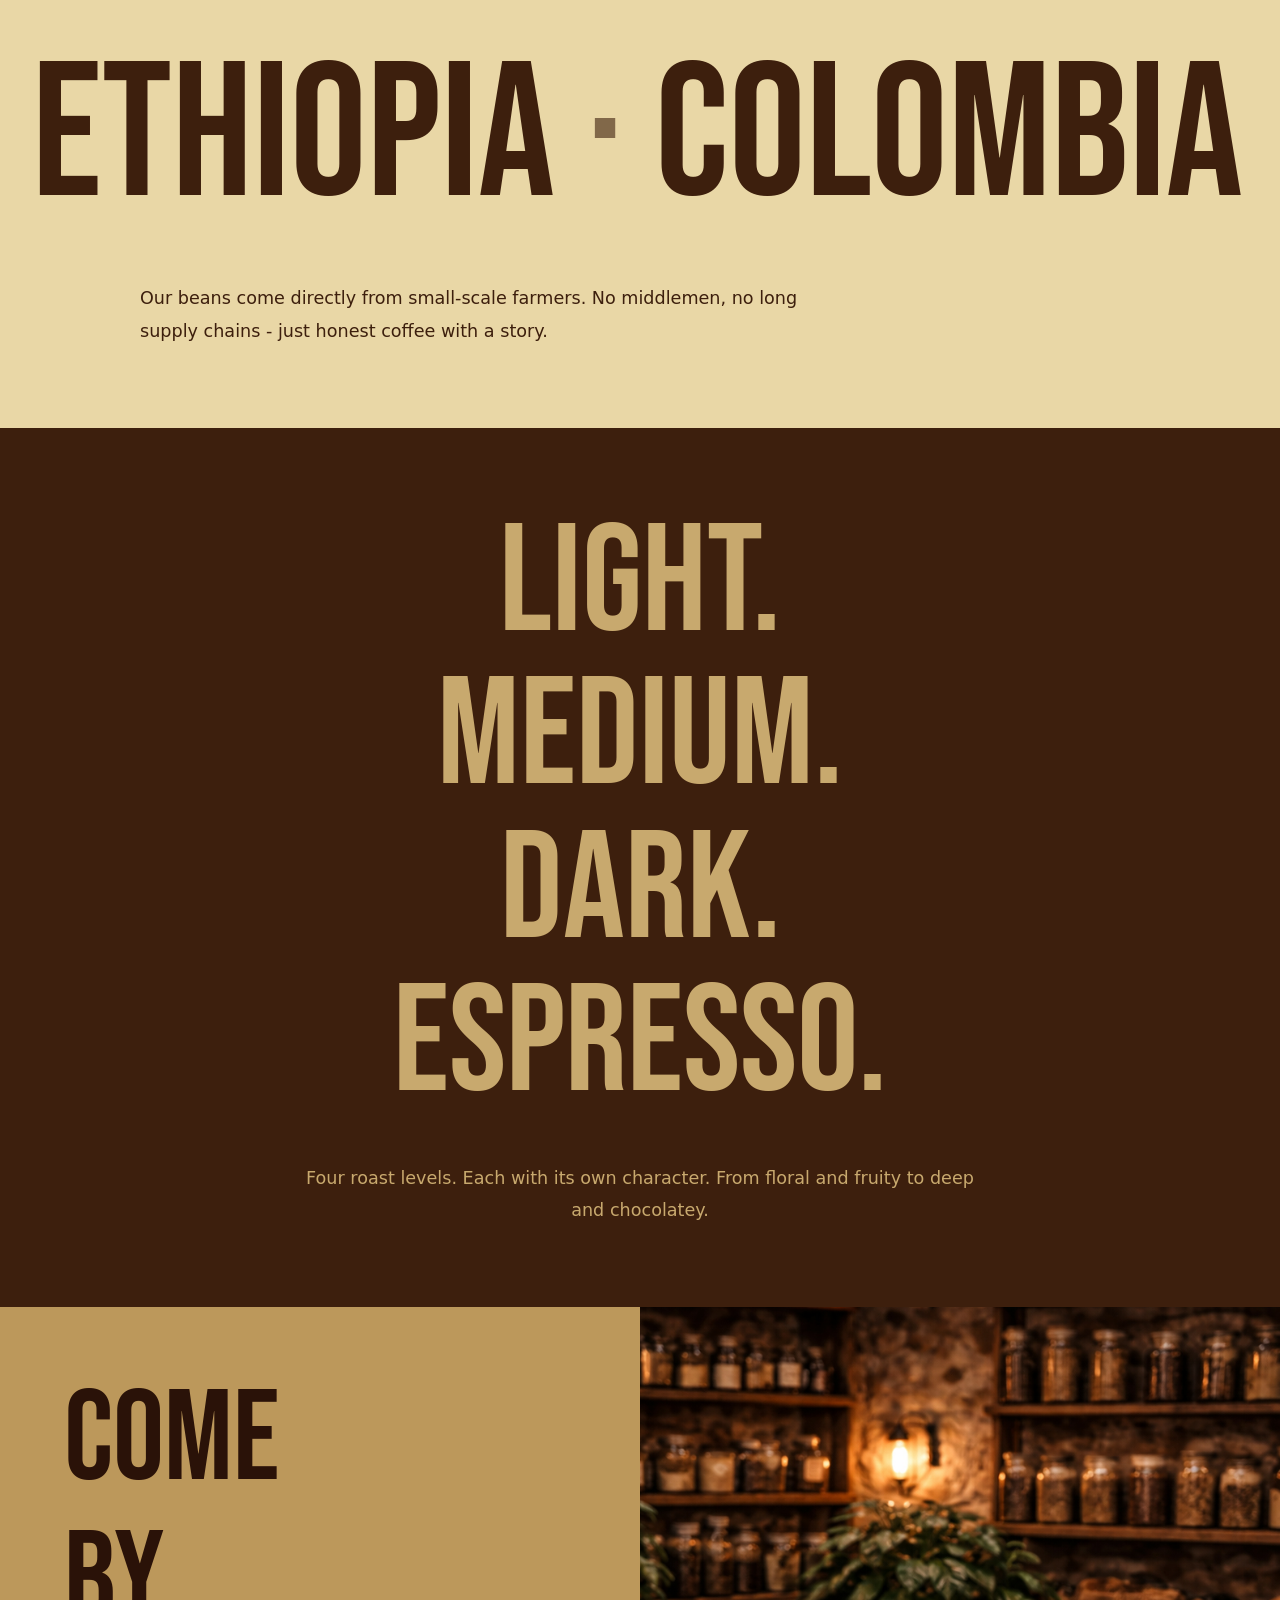
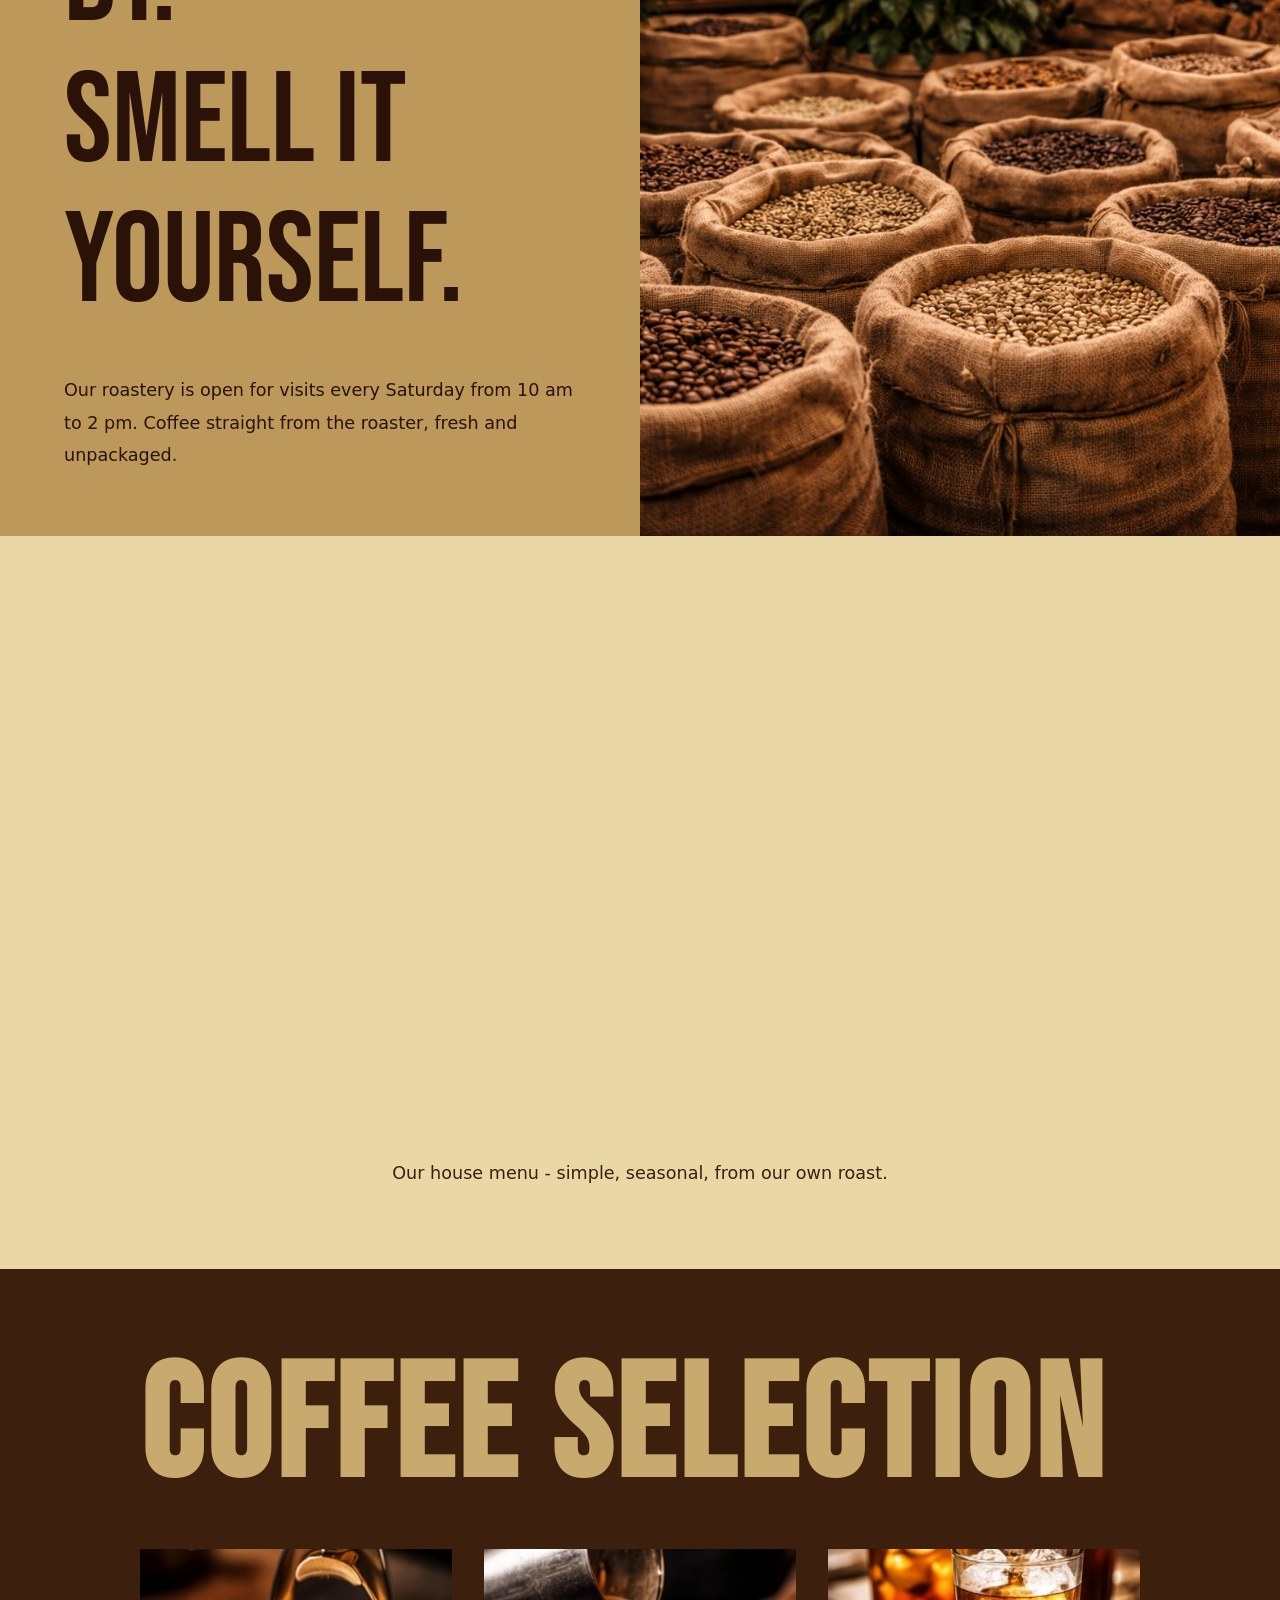
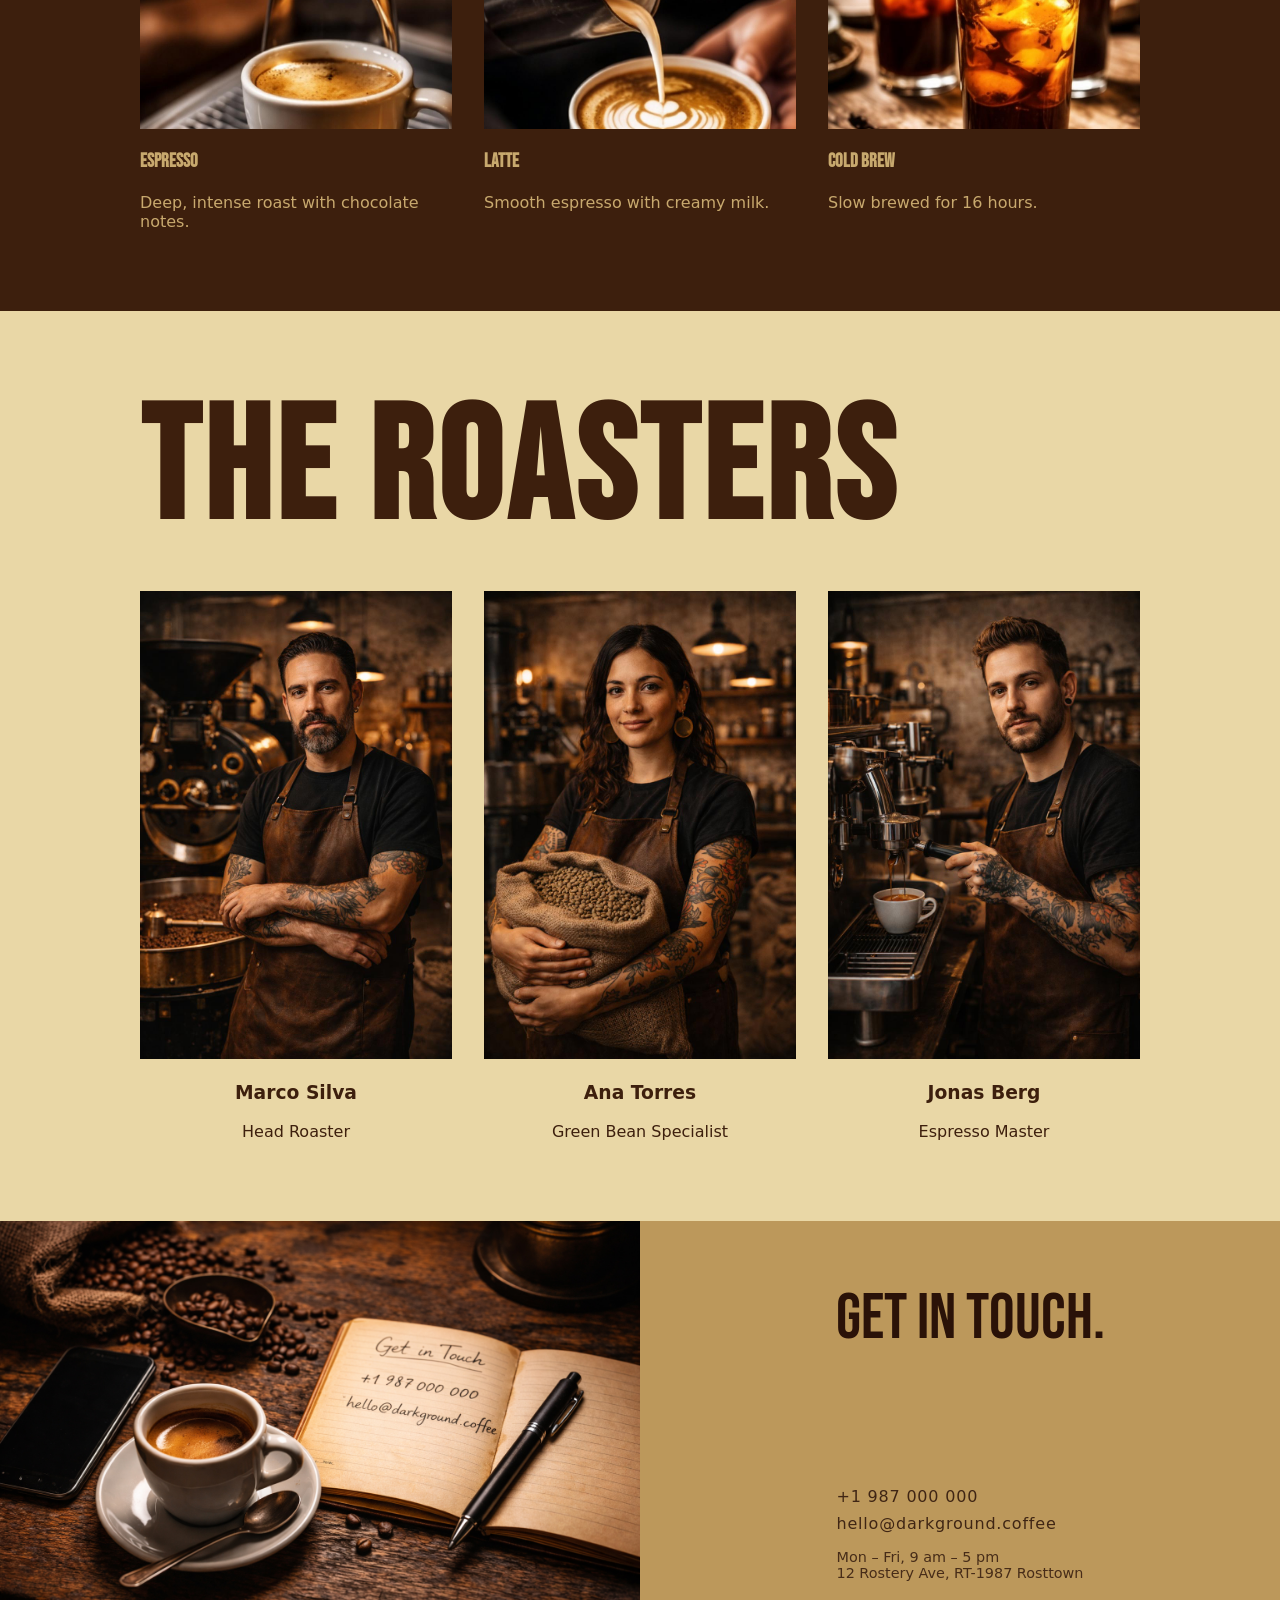
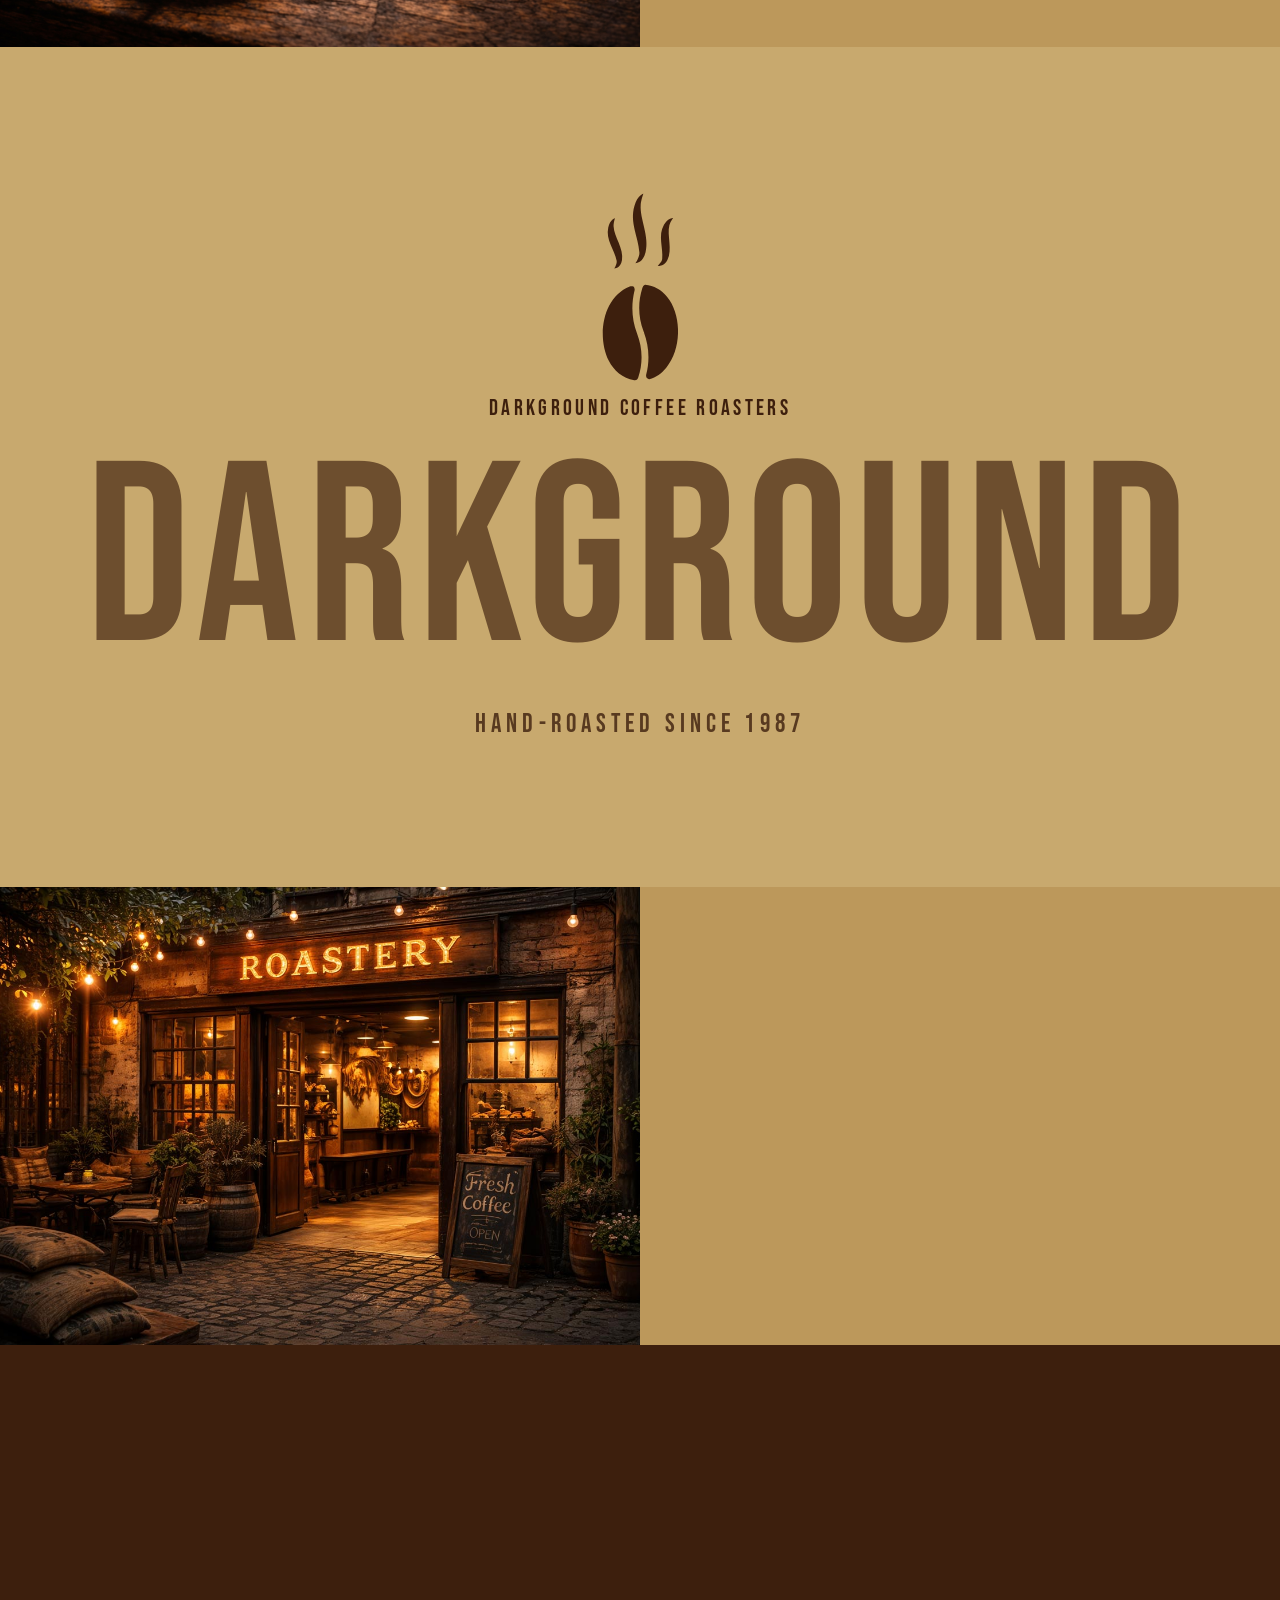
==== commit 0dd7cb7f: "fix: improve WCAG 2.1 AA color contrast compliance - unique aria-labels for all inline-nav elements " ====
--- a/header-loop.html
+++ b/header-loop.html
@@ -363,7 +363,7 @@
                         <div class="contact-info reveal">
                             <a href="tel:+1987000000">+1 987 000 000</a>
                             <a href="mailto:hello@darkground.coffee">hello@darkground.coffee</a>
-                            <p style="opacity:0.4; font-size:0.85rem; margin-top:0.5rem;">
+                            <p>
                                 Mon – Fri, 9 am – 5 pm<br>
                                 12 Rostery Ave, RT-1987 Rosttown
                             </p>
--- a/css/style.css
+++ b/css/style.css
@@ -251,7 +251,7 @@
     }
 
     to {
-        opacity: 0.4;
+        opacity: 0.5;
         transform: scale(1);
     }
 }
@@ -304,7 +304,7 @@
     font-size: clamp(0.9rem, 2.5vw, 1.6rem);
     letter-spacing: 0.2em;
     /* text-transform: uppercase; */
-    opacity: 0.6;
+    opacity: 0.7;
 }
 
 /* ==== LAYOUT ==== */
@@ -509,7 +509,7 @@
     /* text-transform: uppercase; */
     color: var(--creme);
     text-decoration: none;
-    opacity: 0.4;
+    opacity: 0.8;
     transition: opacity 0.2s;
 }
 
@@ -823,9 +823,15 @@
     font-size: 1rem;
     color: inherit;
     text-decoration: none;
-    opacity: 0.65;
+    opacity: 0.9;
     letter-spacing: 0.05em;
     transition: opacity 0.2s;
+}
+
+.contact-info p {
+    opacity: 0.6;
+    font-size: 0.9rem;
+    margin-top: 0.5rem;
 }
 
 .contact-info a:hover {
@@ -859,7 +865,7 @@
 .footer a {
     color: var(--creme);
     text-decoration: none;
-    opacity: 0.45;
+    opacity: 0.65;
     transition: opacity 0.2s;
 }
 
--- a/css/header-loop.css
+++ b/css/header-loop.css
@@ -150,12 +150,17 @@
     letter-spacing: 0.08em;
     color: inherit;
     text-decoration: none;
-    opacity: 0.45;
+    opacity: 0.55;
     transition: opacity 0.2s;
 }
 
 .header-nav a:hover {
     opacity: 1;
+}
+
+.header-nav a.is-active {
+    opacity: 1;
+    /* border-bottom: 1px solid currentColor; */
 }
 
 /* Hamburger button */
@@ -234,7 +239,7 @@
     letter-spacing: 0.03em;
     user-select: none;
     white-space: nowrap;
-    opacity: 0.18;
+    opacity: 0.65;
 }
 
 .hero-center {
@@ -256,7 +261,7 @@
     font-size: clamp(0.9rem, 2.5vw, 1.6rem);
     letter-spacing: 0.2em;
     /* text-transform: uppercase; */
-    opacity: 0.6;
+    opacity: 0.8;
 }
 
 /* ==== SECTIONS ==== */
@@ -309,7 +314,7 @@
     font-size: 1.1rem;
     line-height: 1.85;
     max-width: 60ch;
-    opacity: 0.75;
+    opacity: 0.8;
 }
 
 .body-text--center {
@@ -420,7 +425,7 @@
 }
 
 .ticker-item.sep {
-    opacity: 0.4;
+    opacity: 0.6;
 }
 
 @keyframes ticker {
@@ -722,9 +727,15 @@
     font-size: 1rem;
     color: inherit;
     text-decoration: none;
-    opacity: 0.65;
+    opacity: 0.85;
     letter-spacing: 0.05em;
     transition: opacity 0.2s;
+}
+
+.contact-info p {
+    opacity: 0.8;
+    font-size: 0.9rem;
+    margin-top: 0.5rem;
 }
 
 .contact-info a:hover {
@@ -758,7 +769,7 @@
 .footer a {
     color: var(--creme);
     text-decoration: none;
-    opacity: 0.45;
+    opacity: 0.75;
     transition: opacity 0.2s;
 }
 
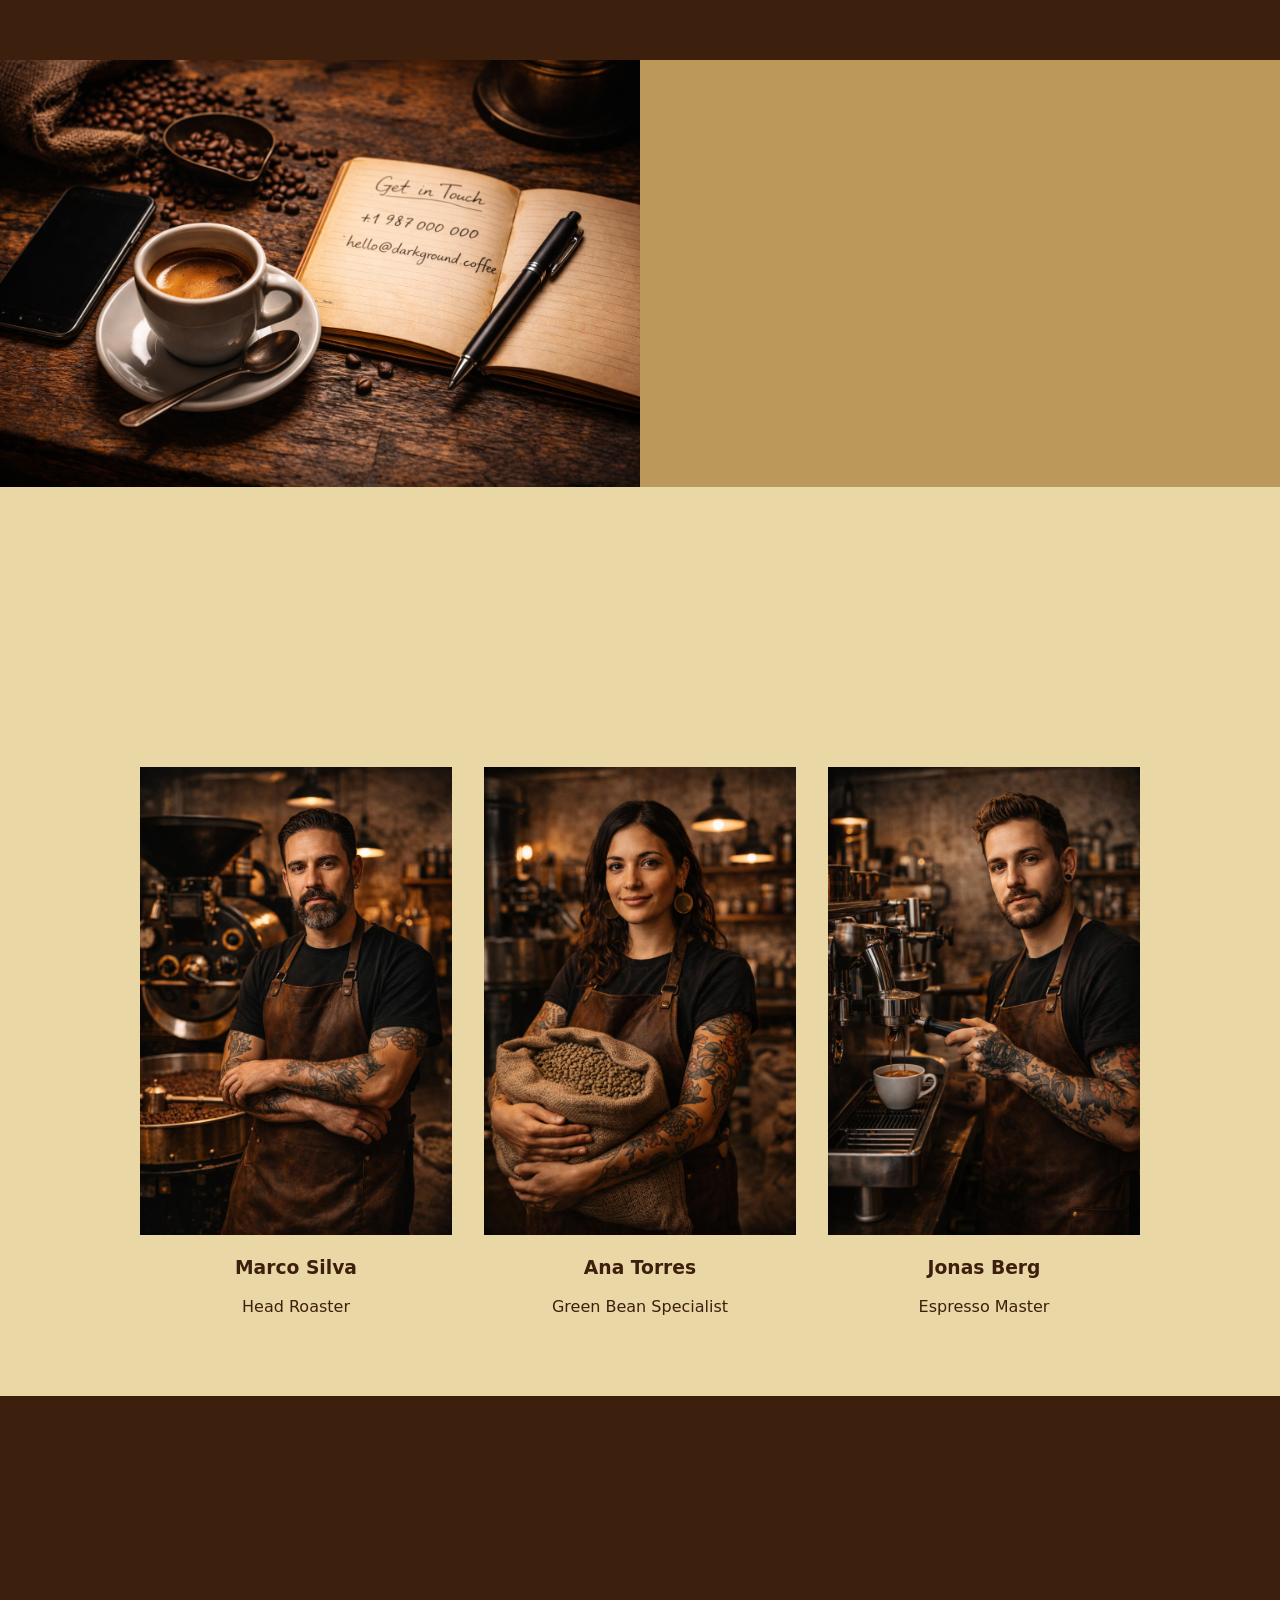
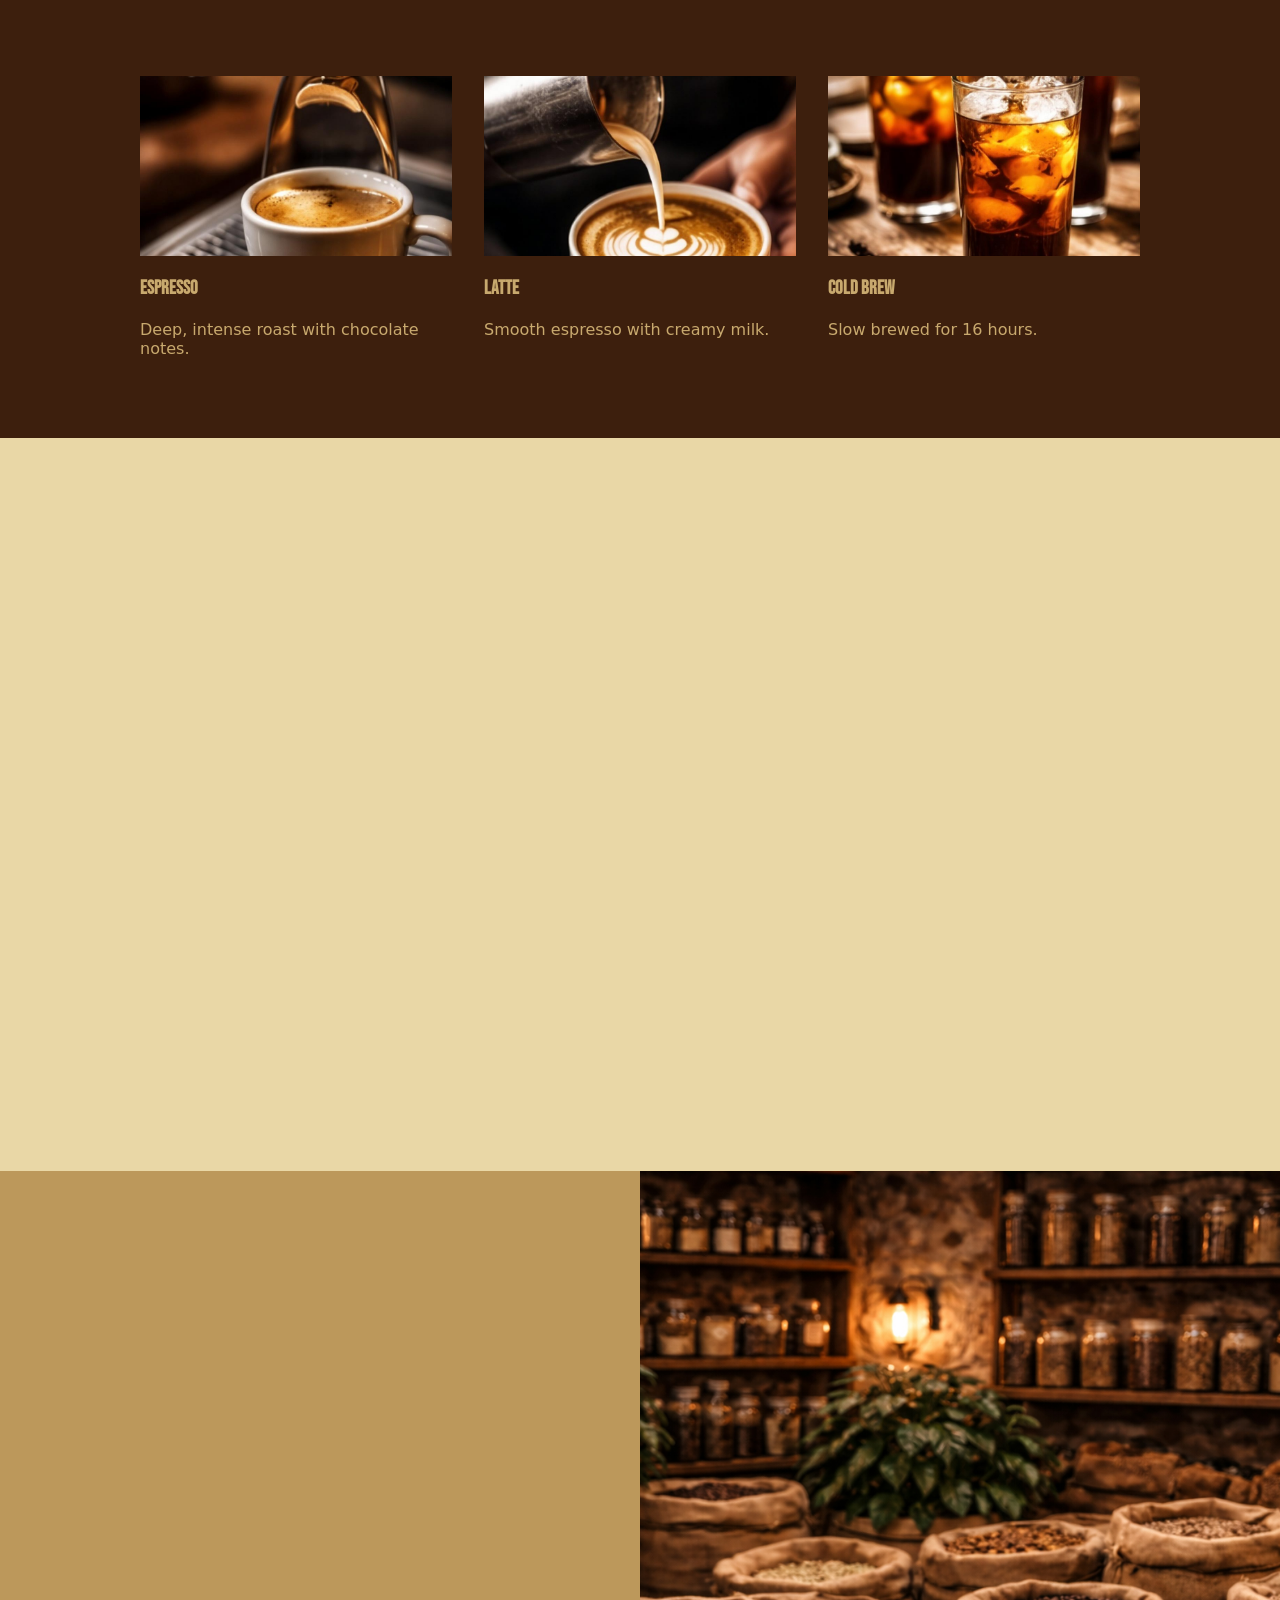
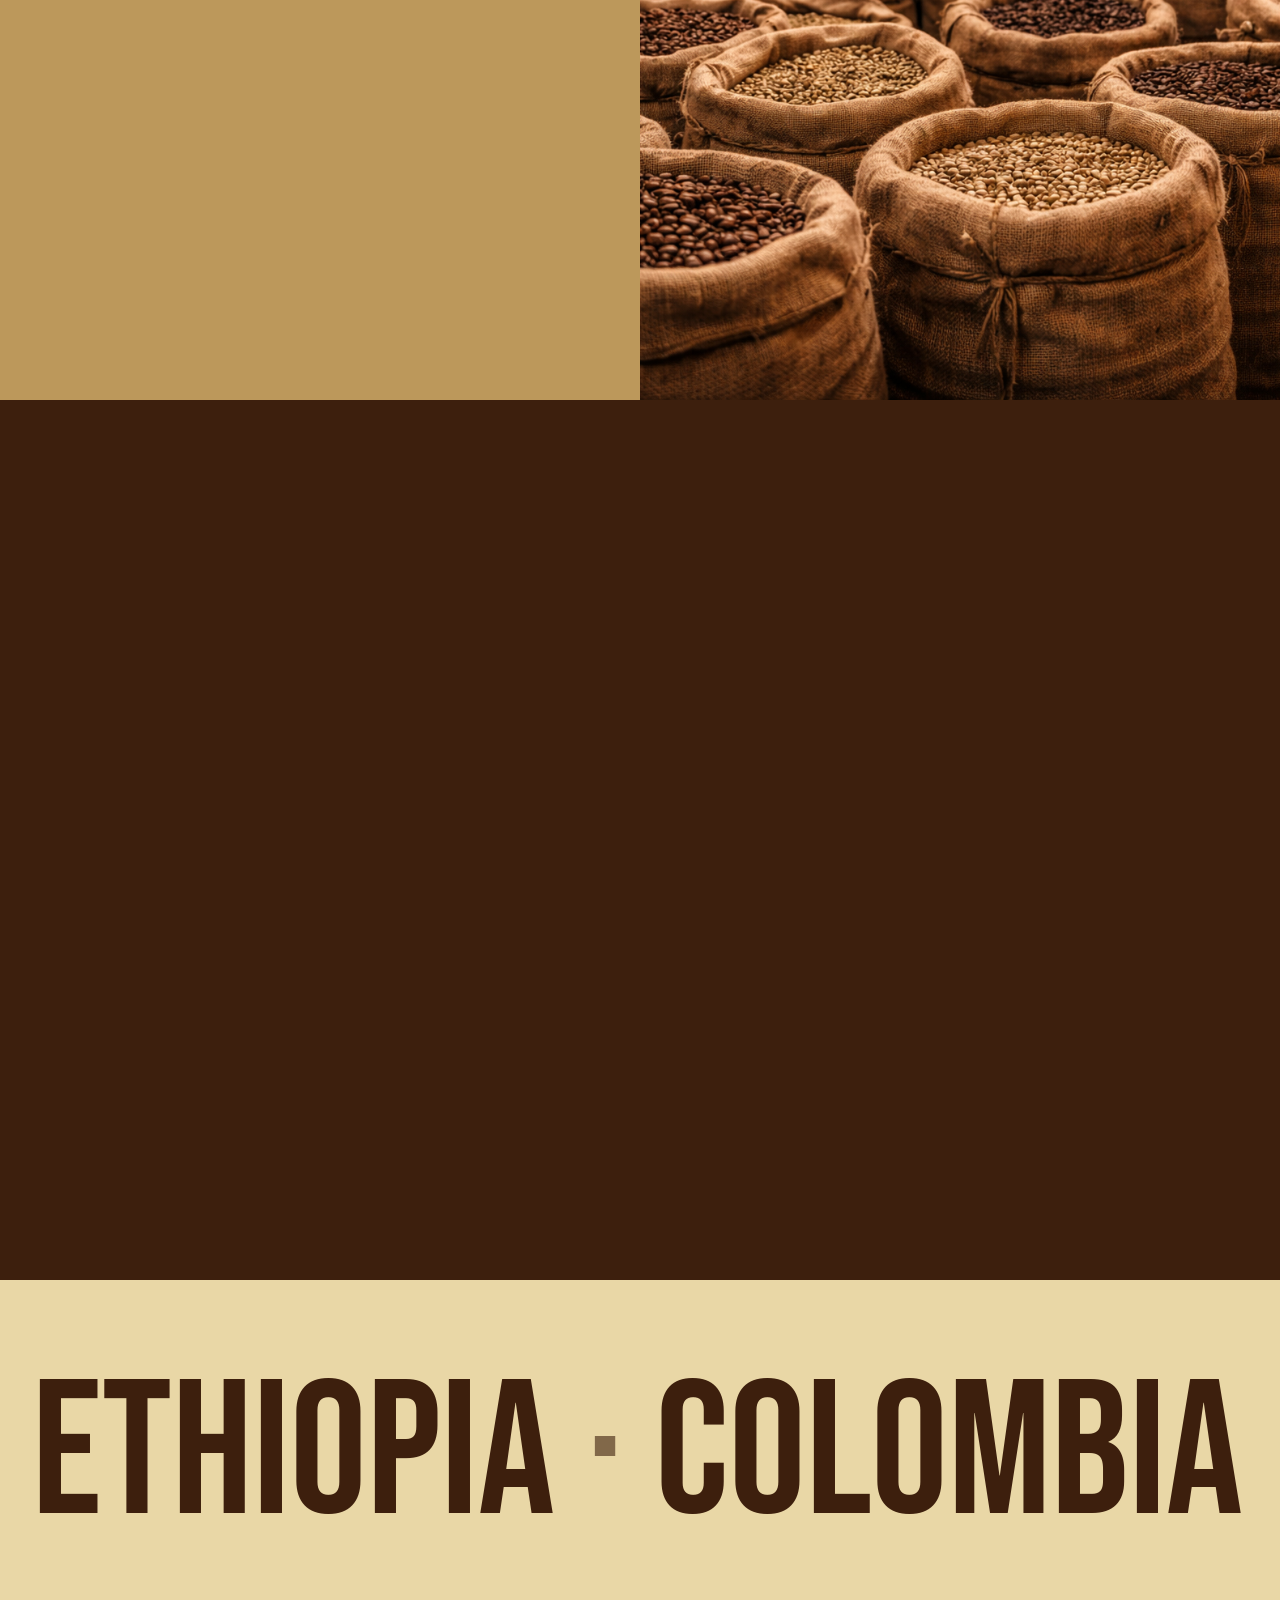
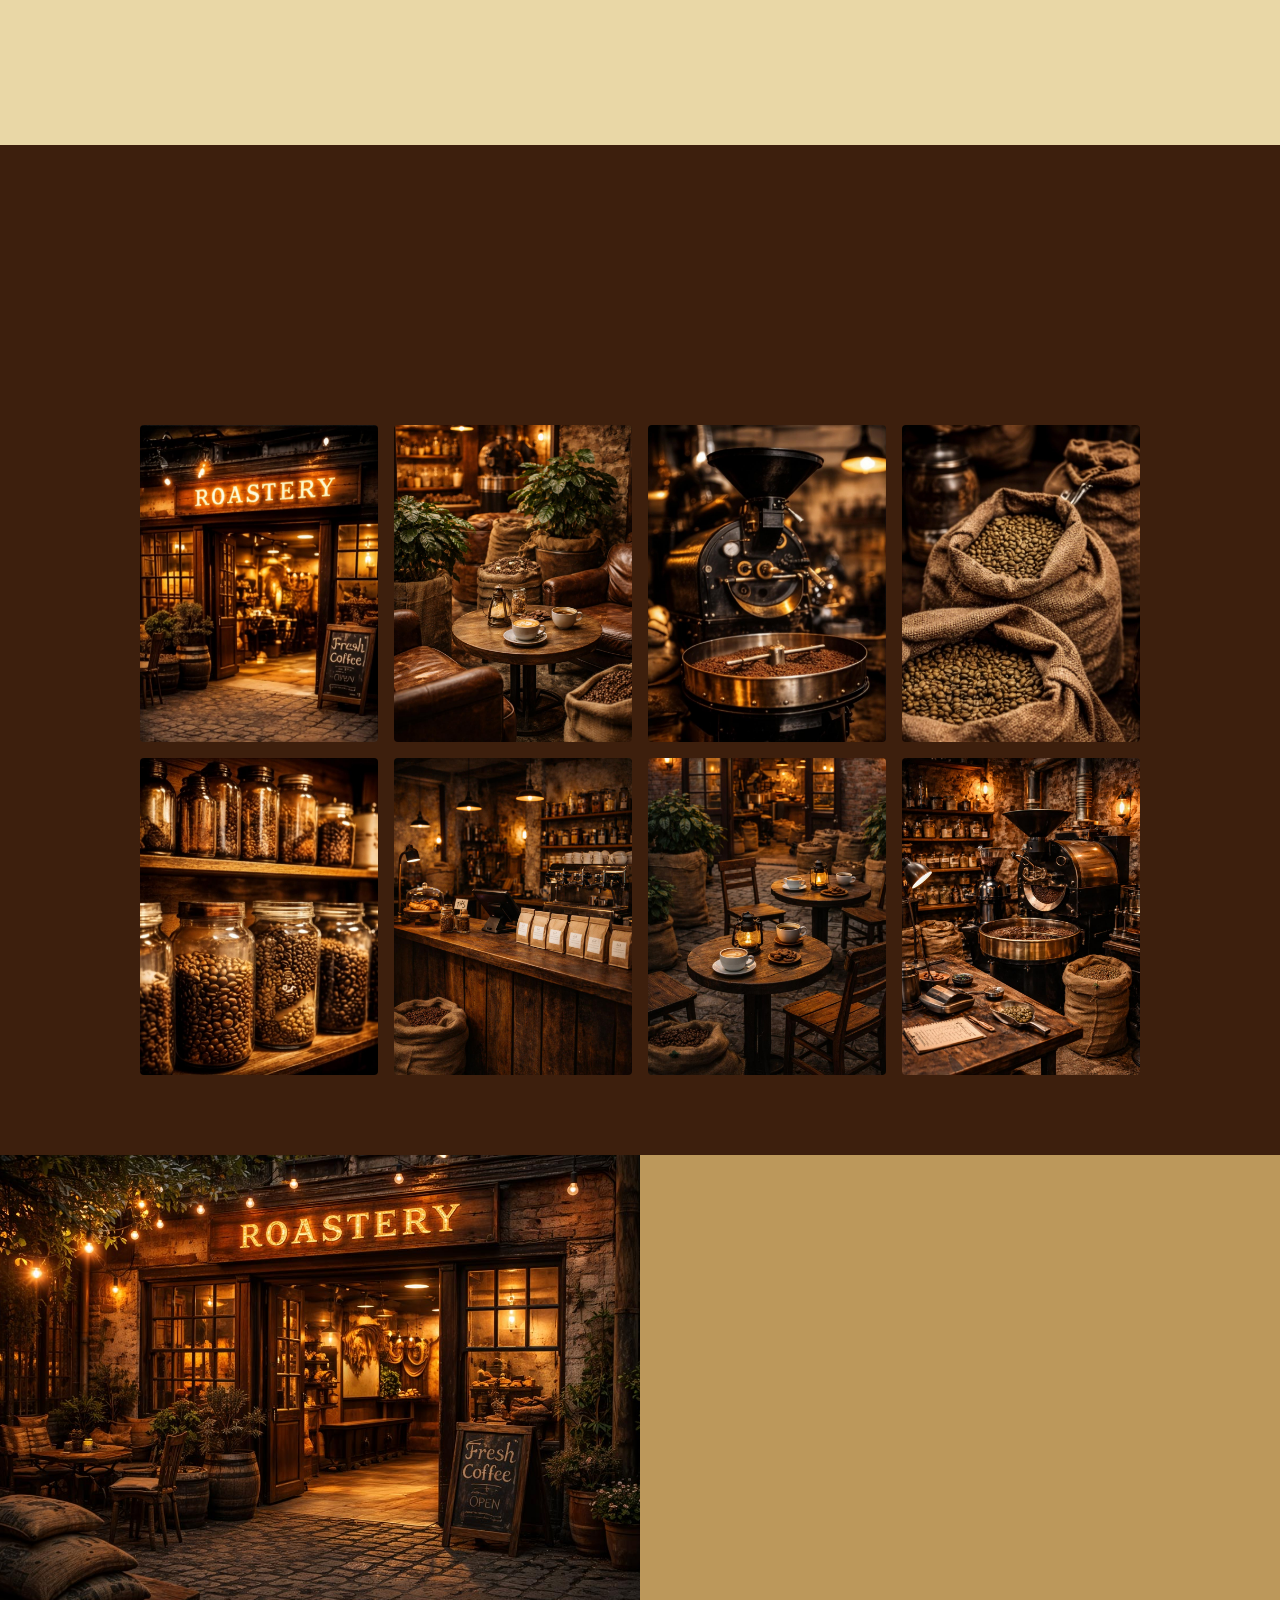
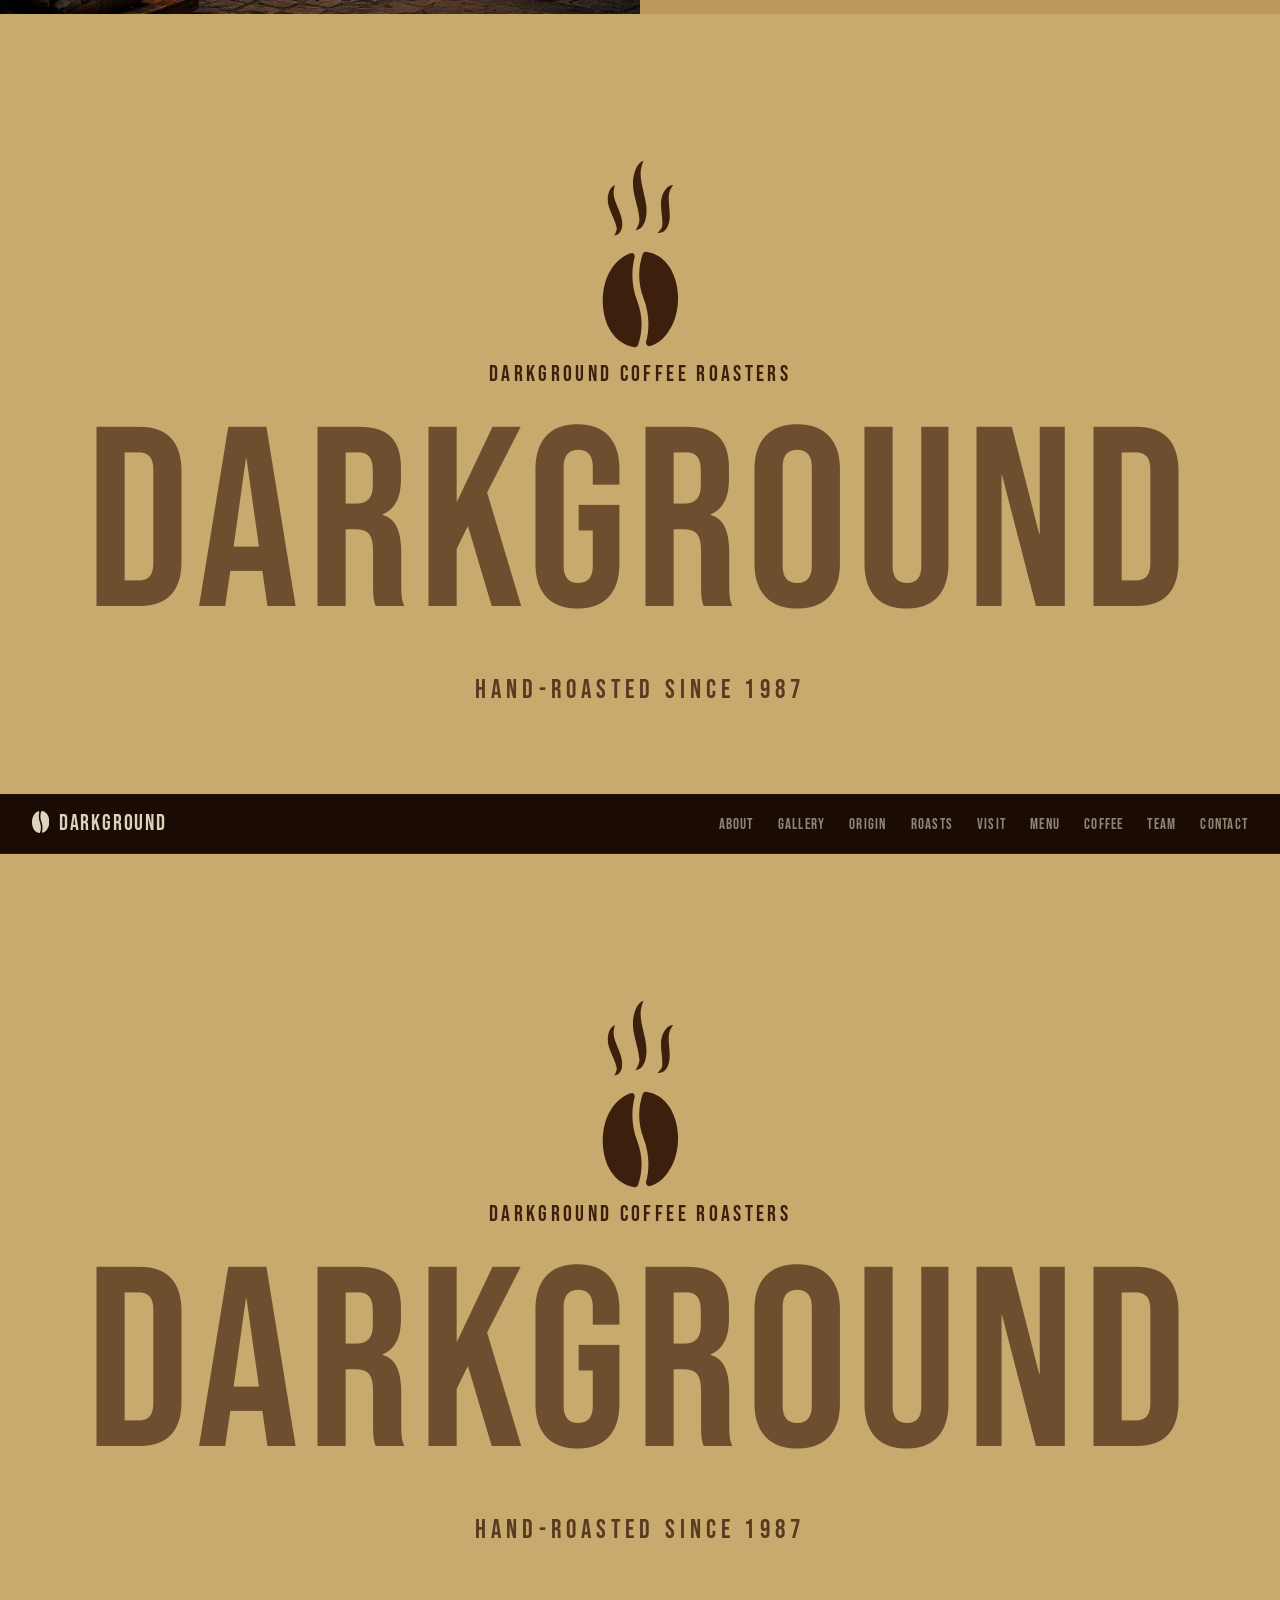
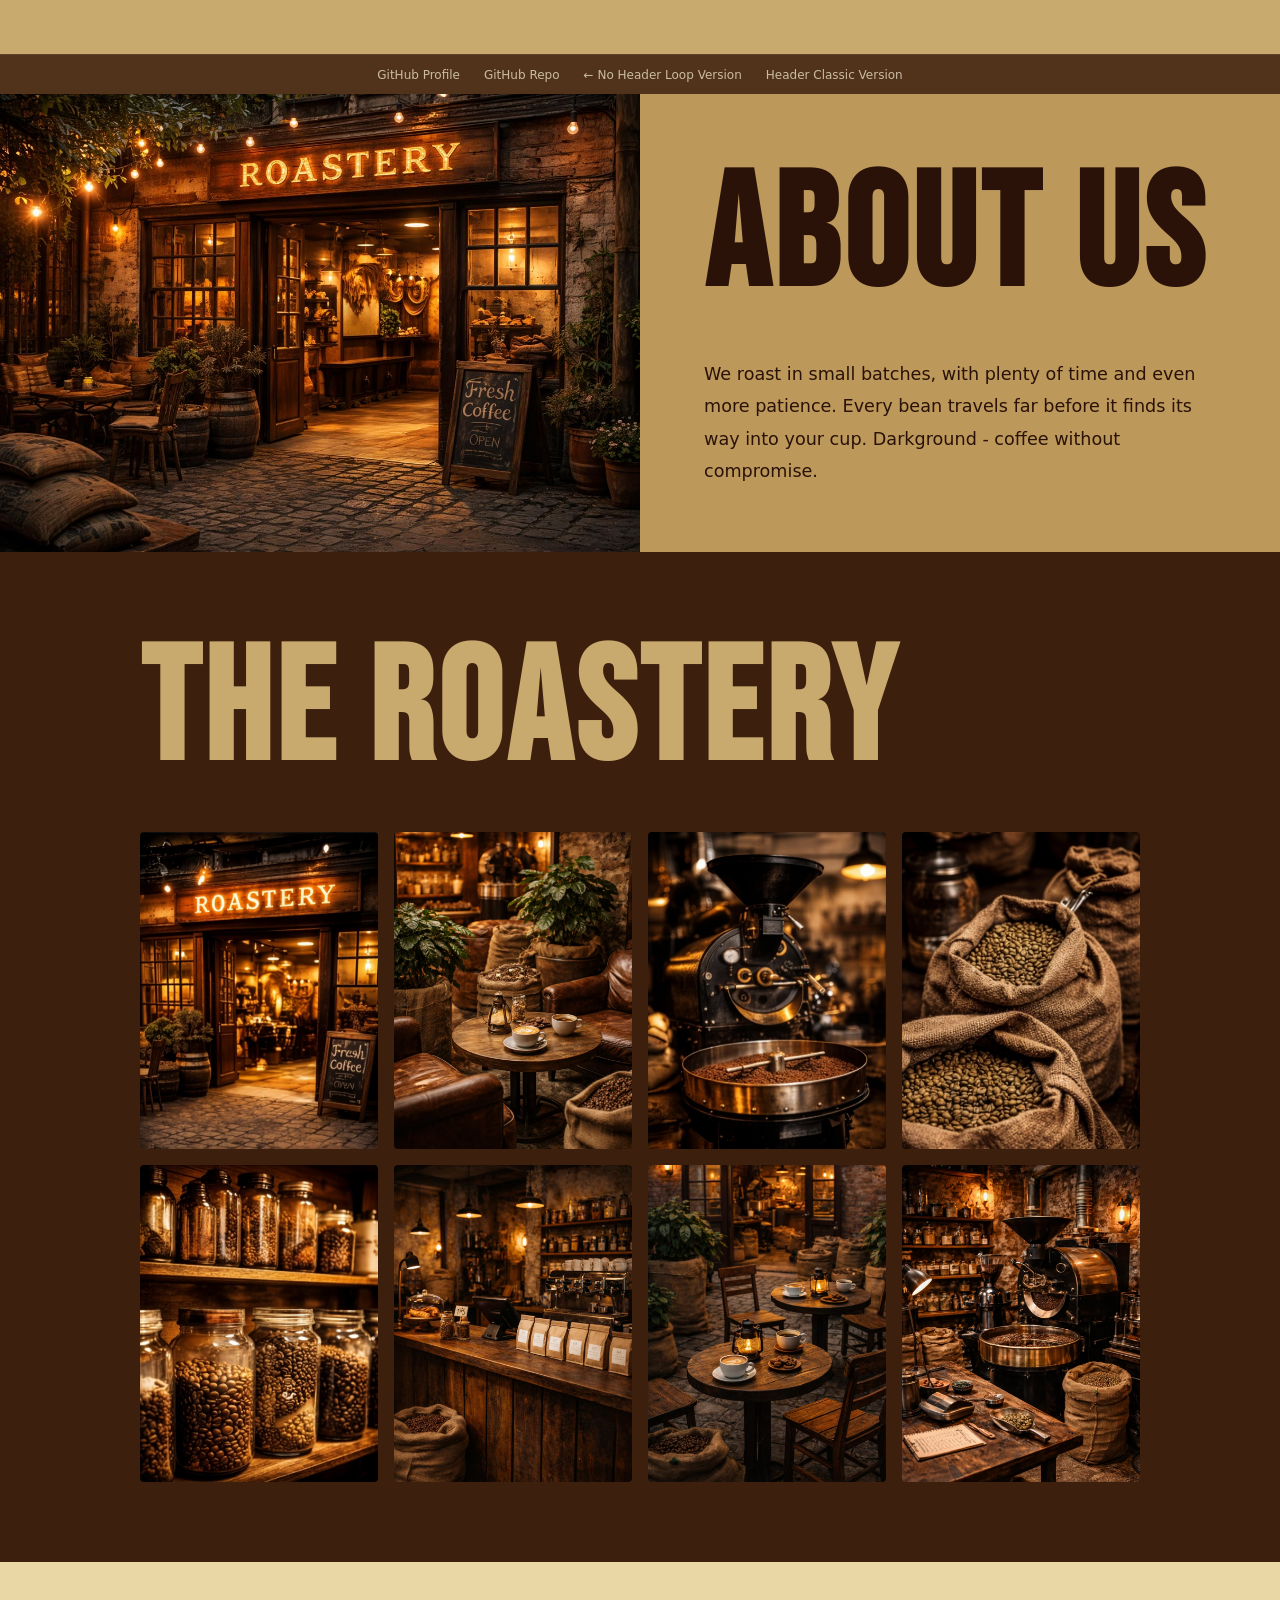
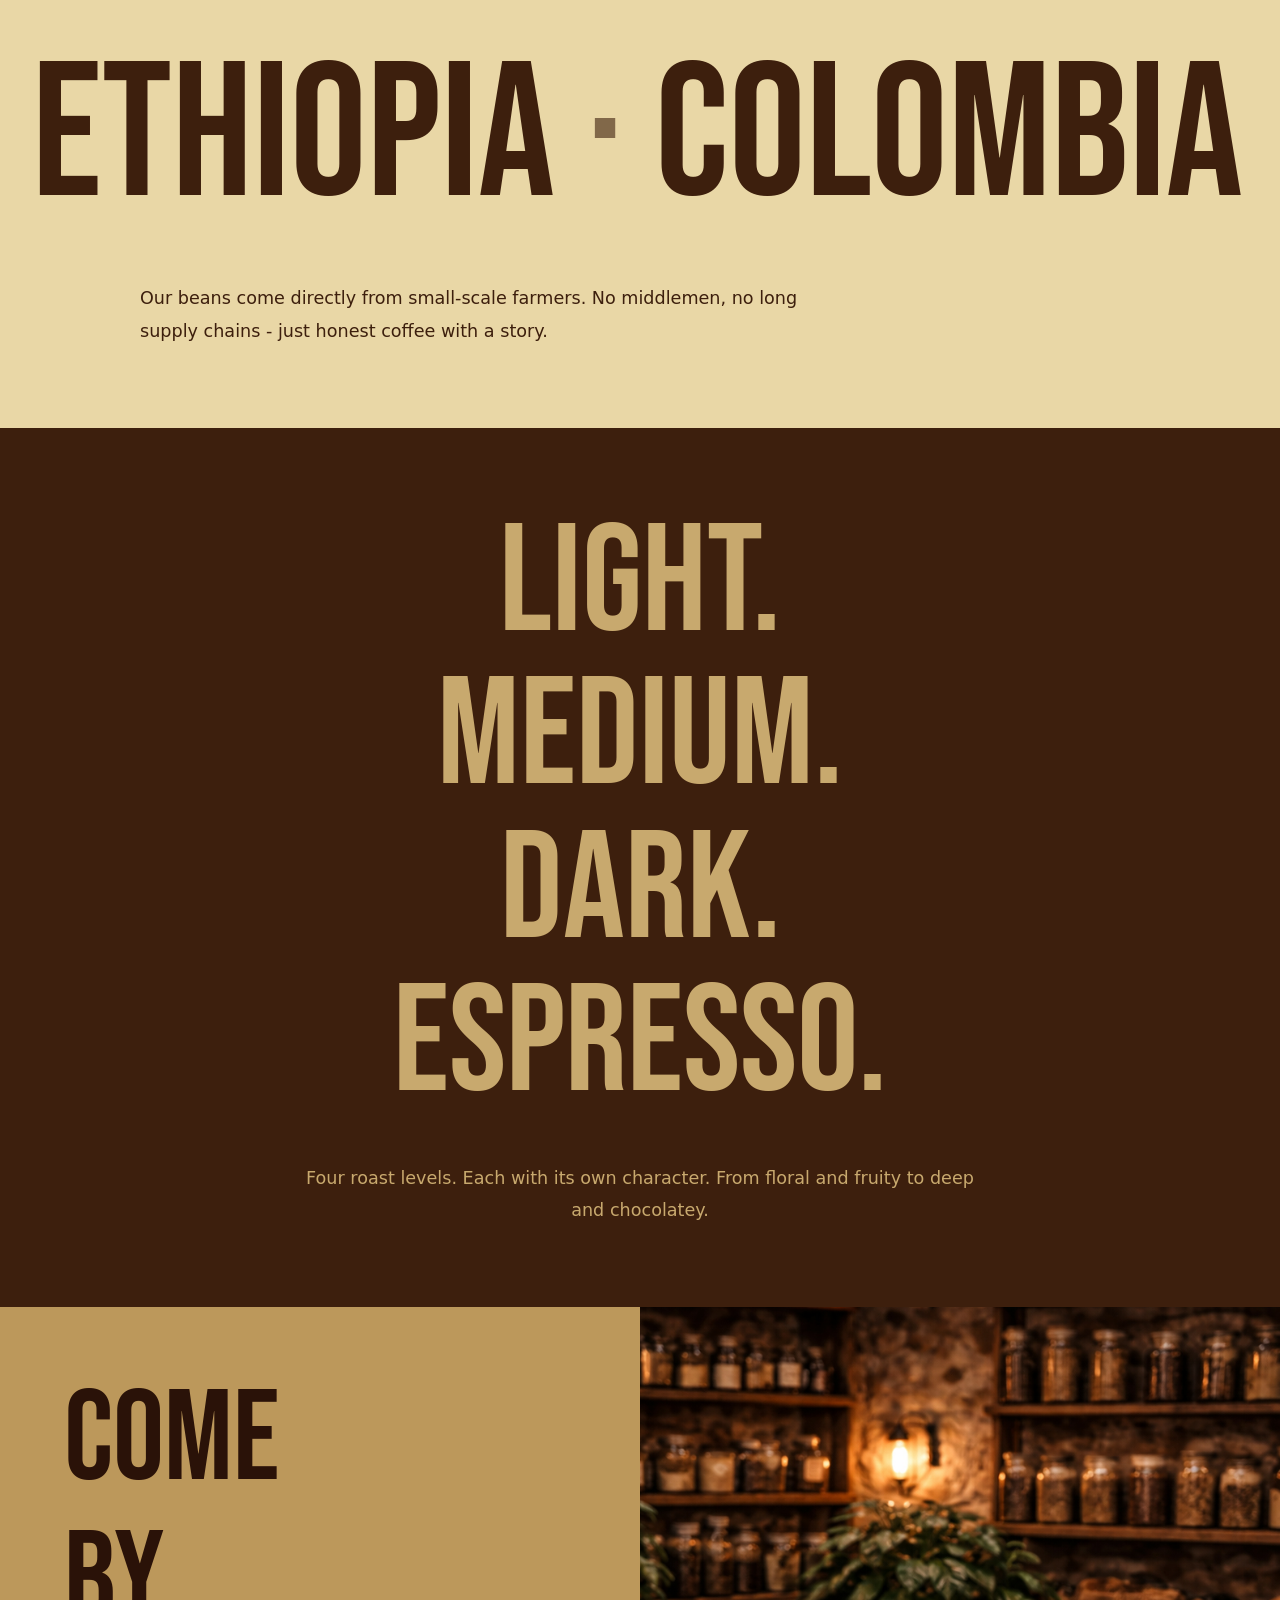
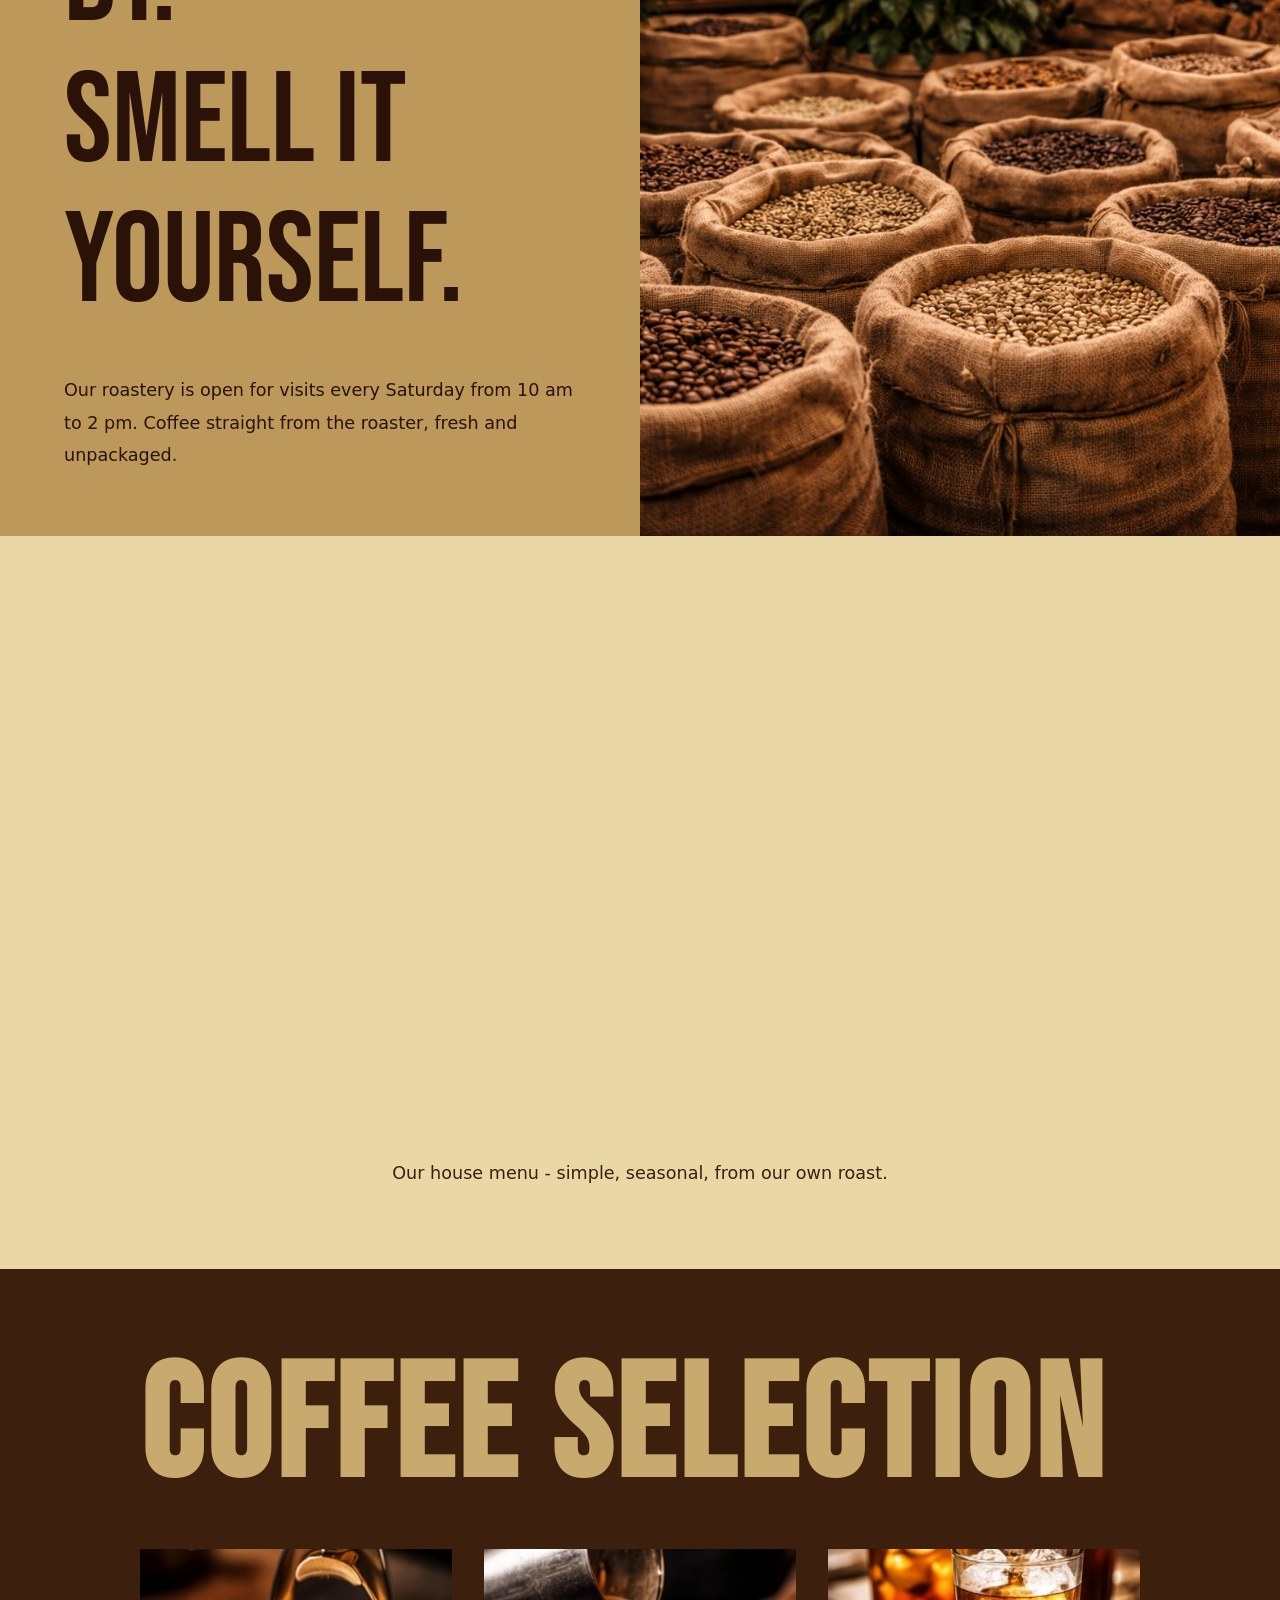
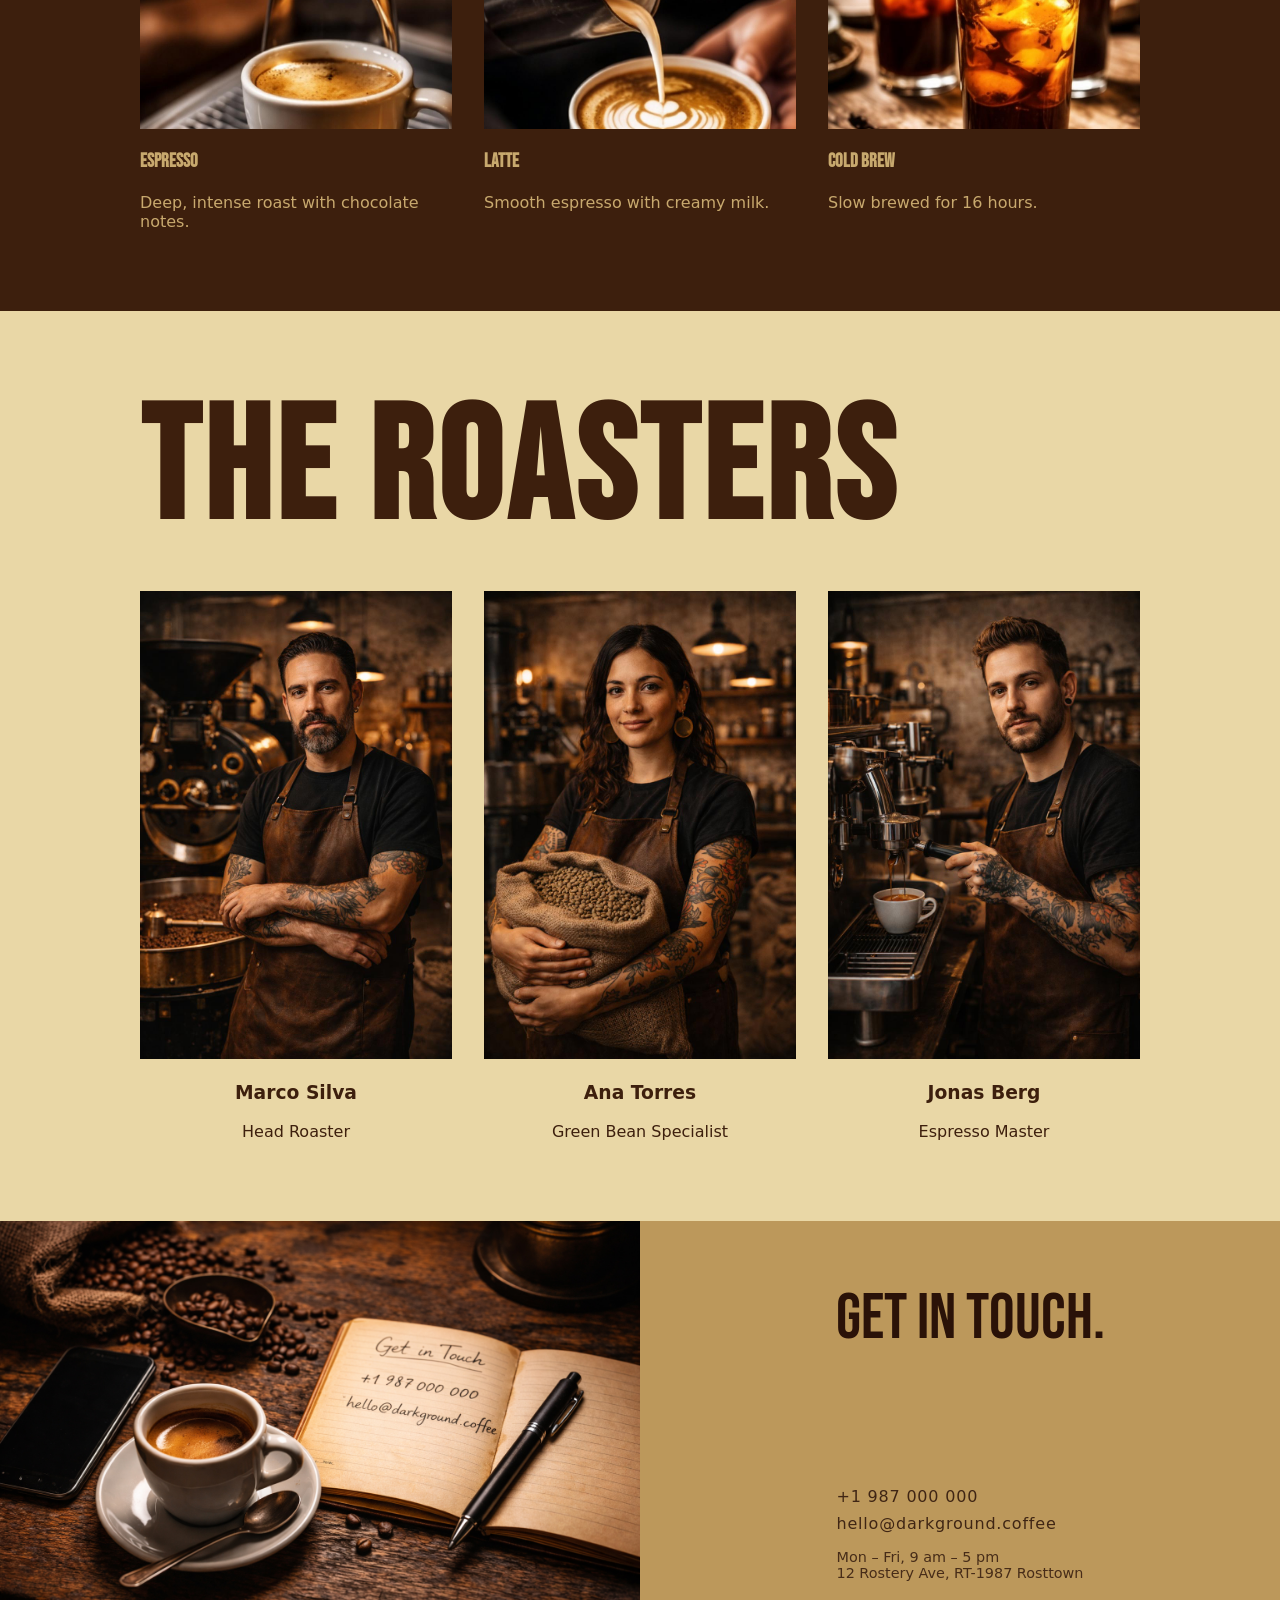
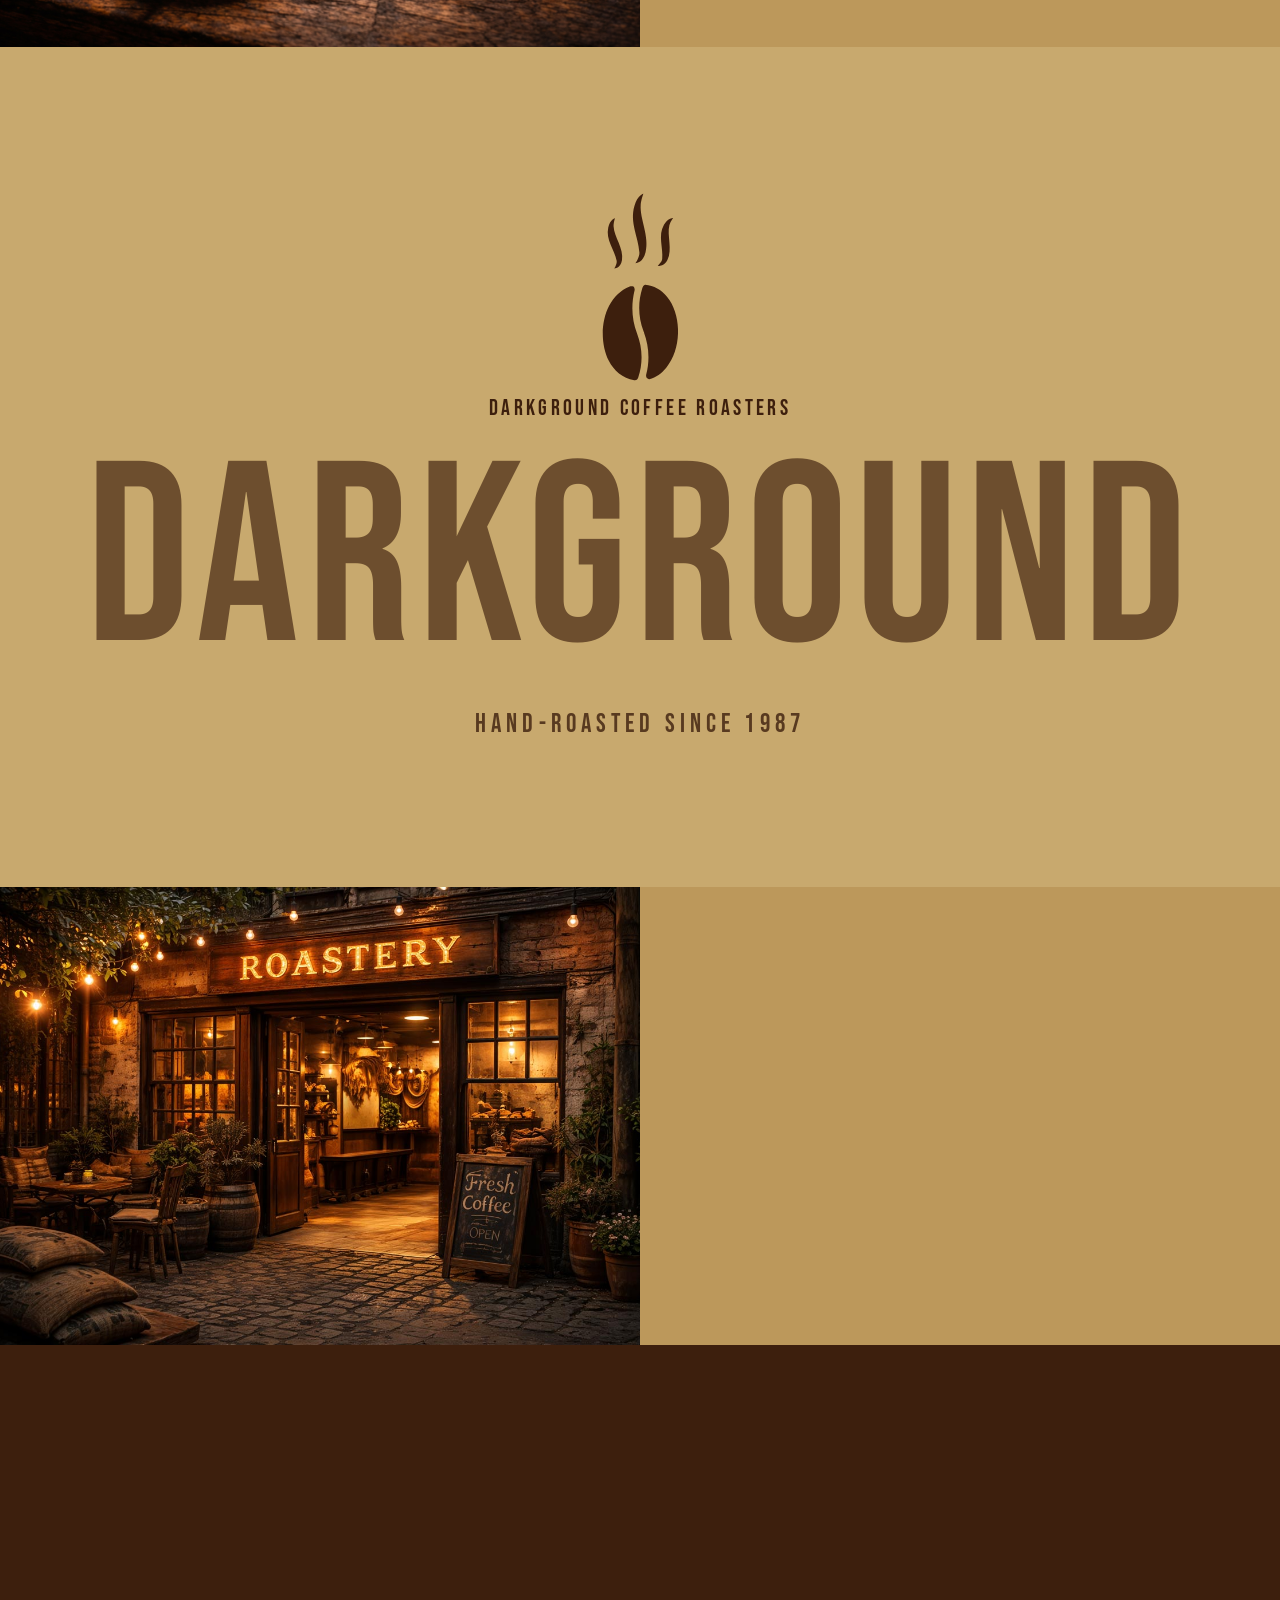
==== commit 11cd604b: "feat: add header-classic version (no loop) - header-classic.html - static header, no endless loop - " ====
--- a/header-loop.html
+++ b/header-loop.html
@@ -381,6 +381,7 @@
                 <a href="https://github.com/dontdevpanic/darkground-coffee" target="_blank" rel="noopener">GitHub
                     Repo</a>
                 <a href="index.html" rel="noopener">← No Header Loop Version</a>
+                <a href="header-classic.html" rel="noopener">Header Classic Version</a>
             </nav>
         </footer>
 
